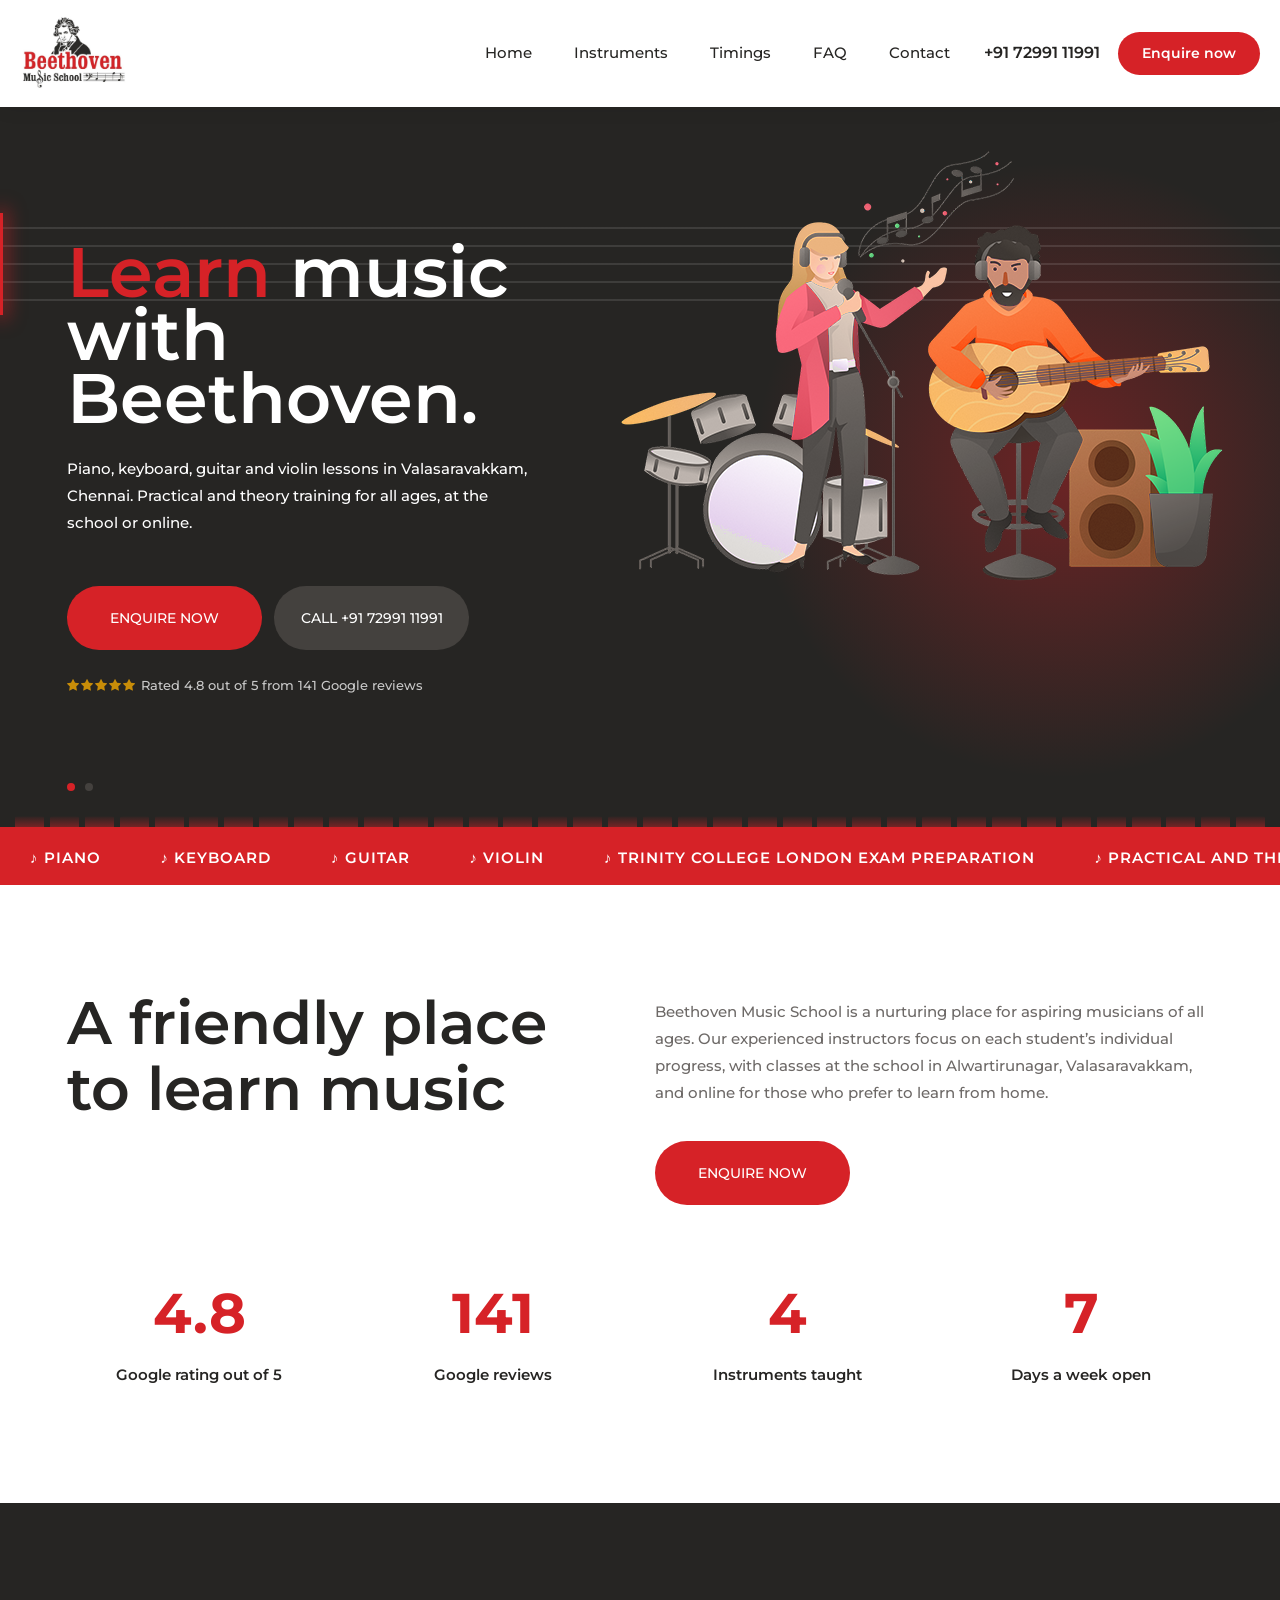
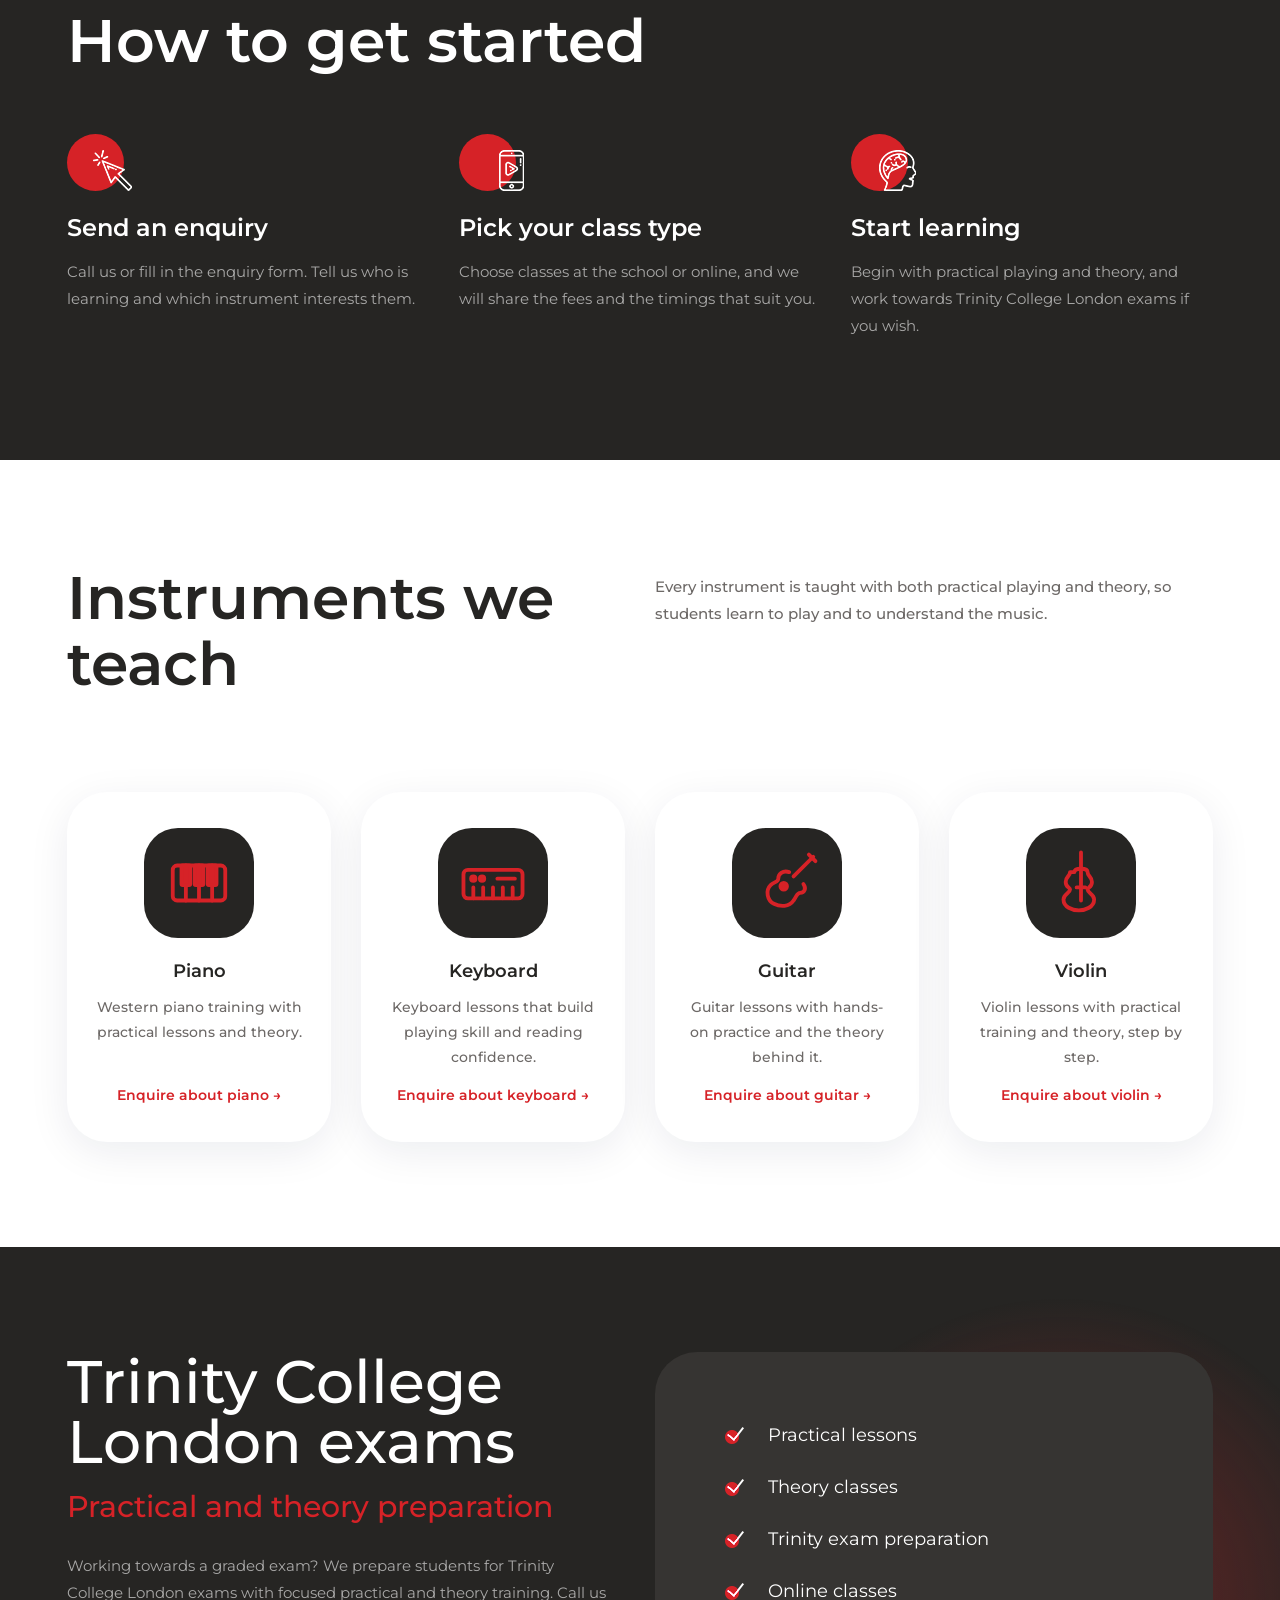
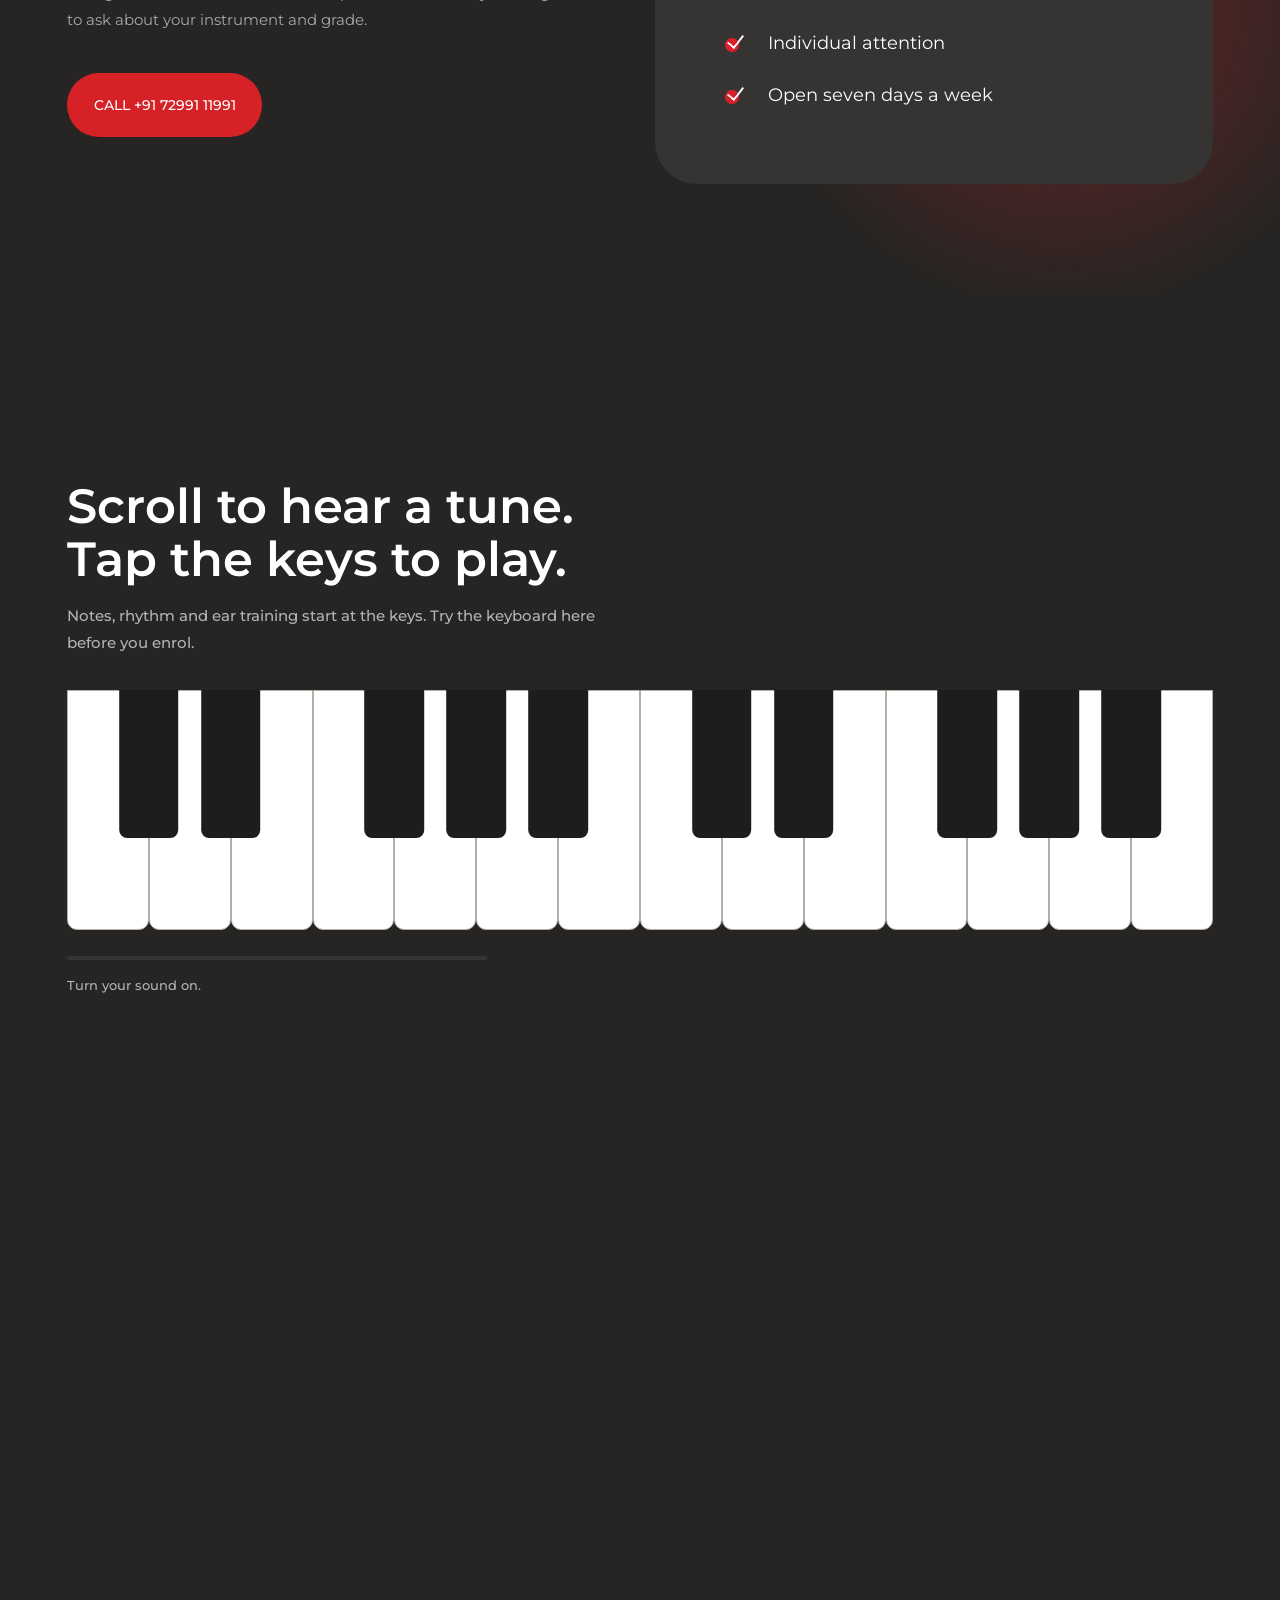
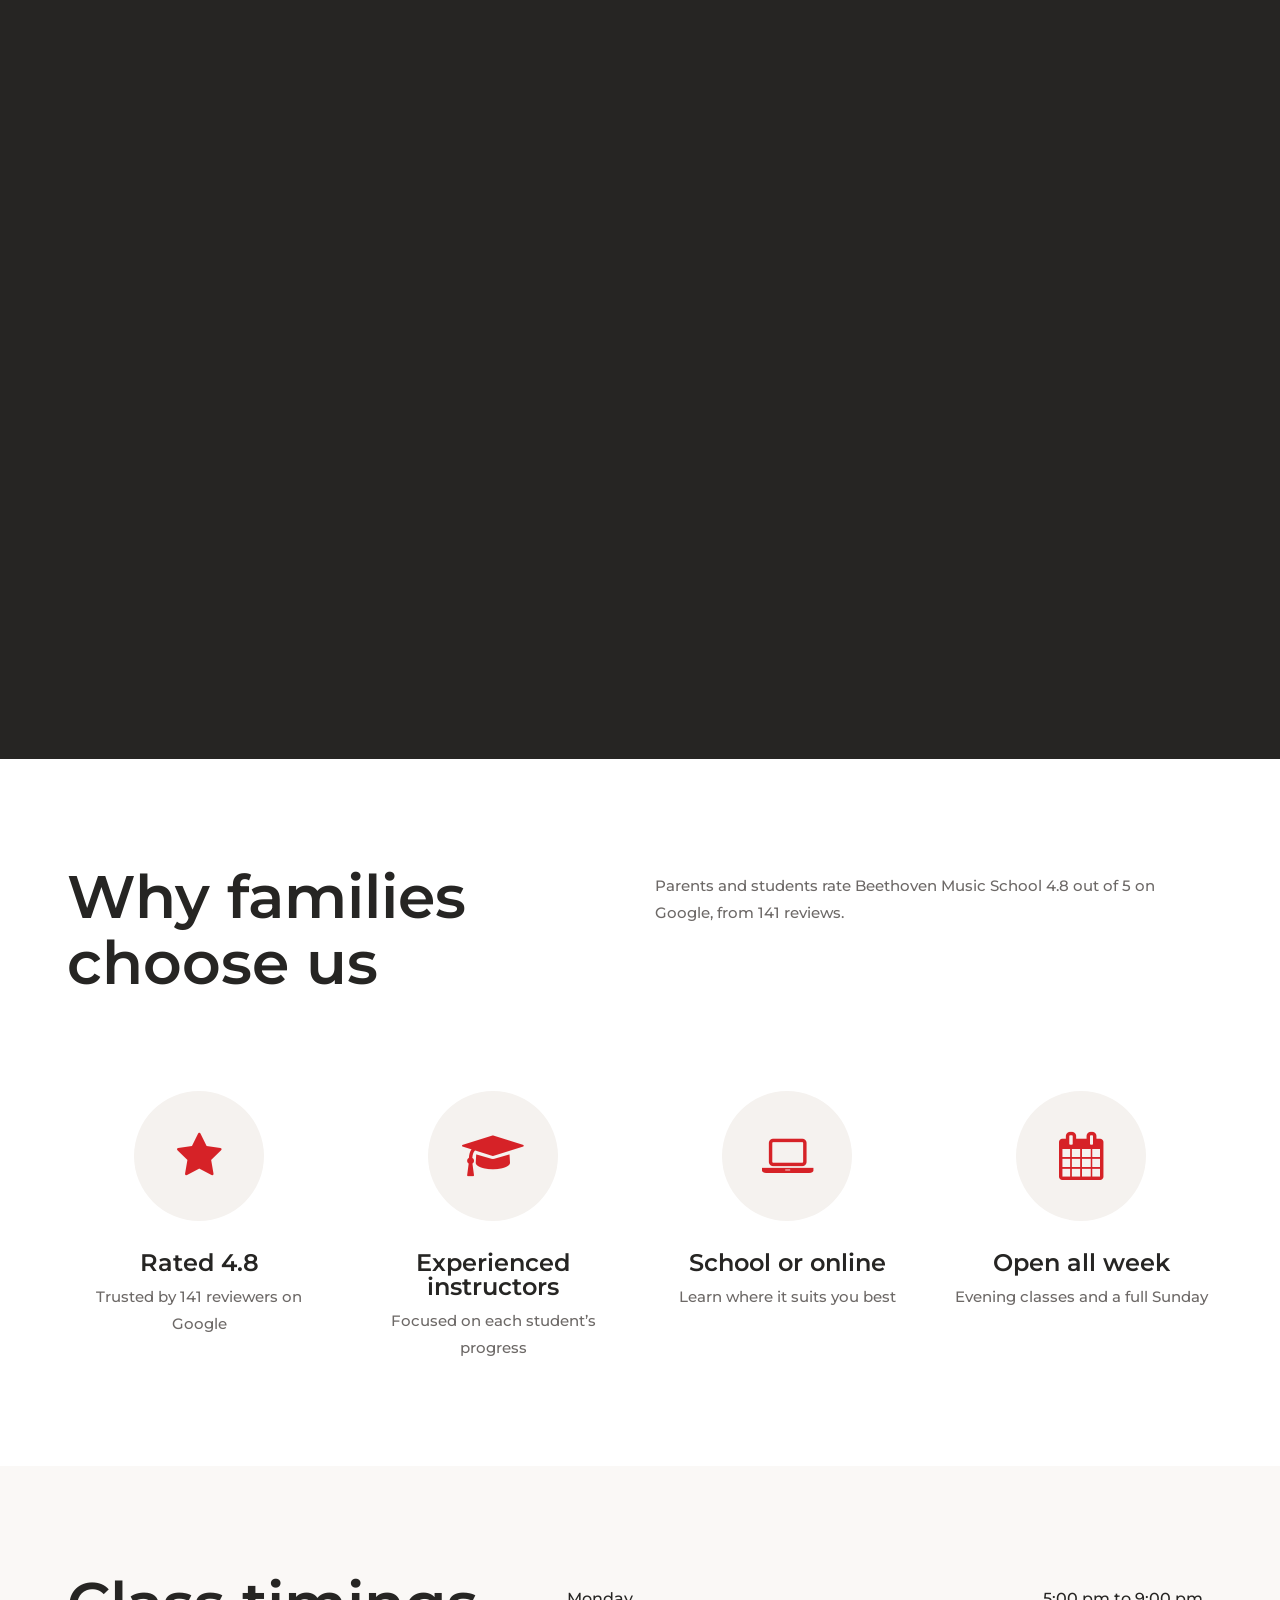
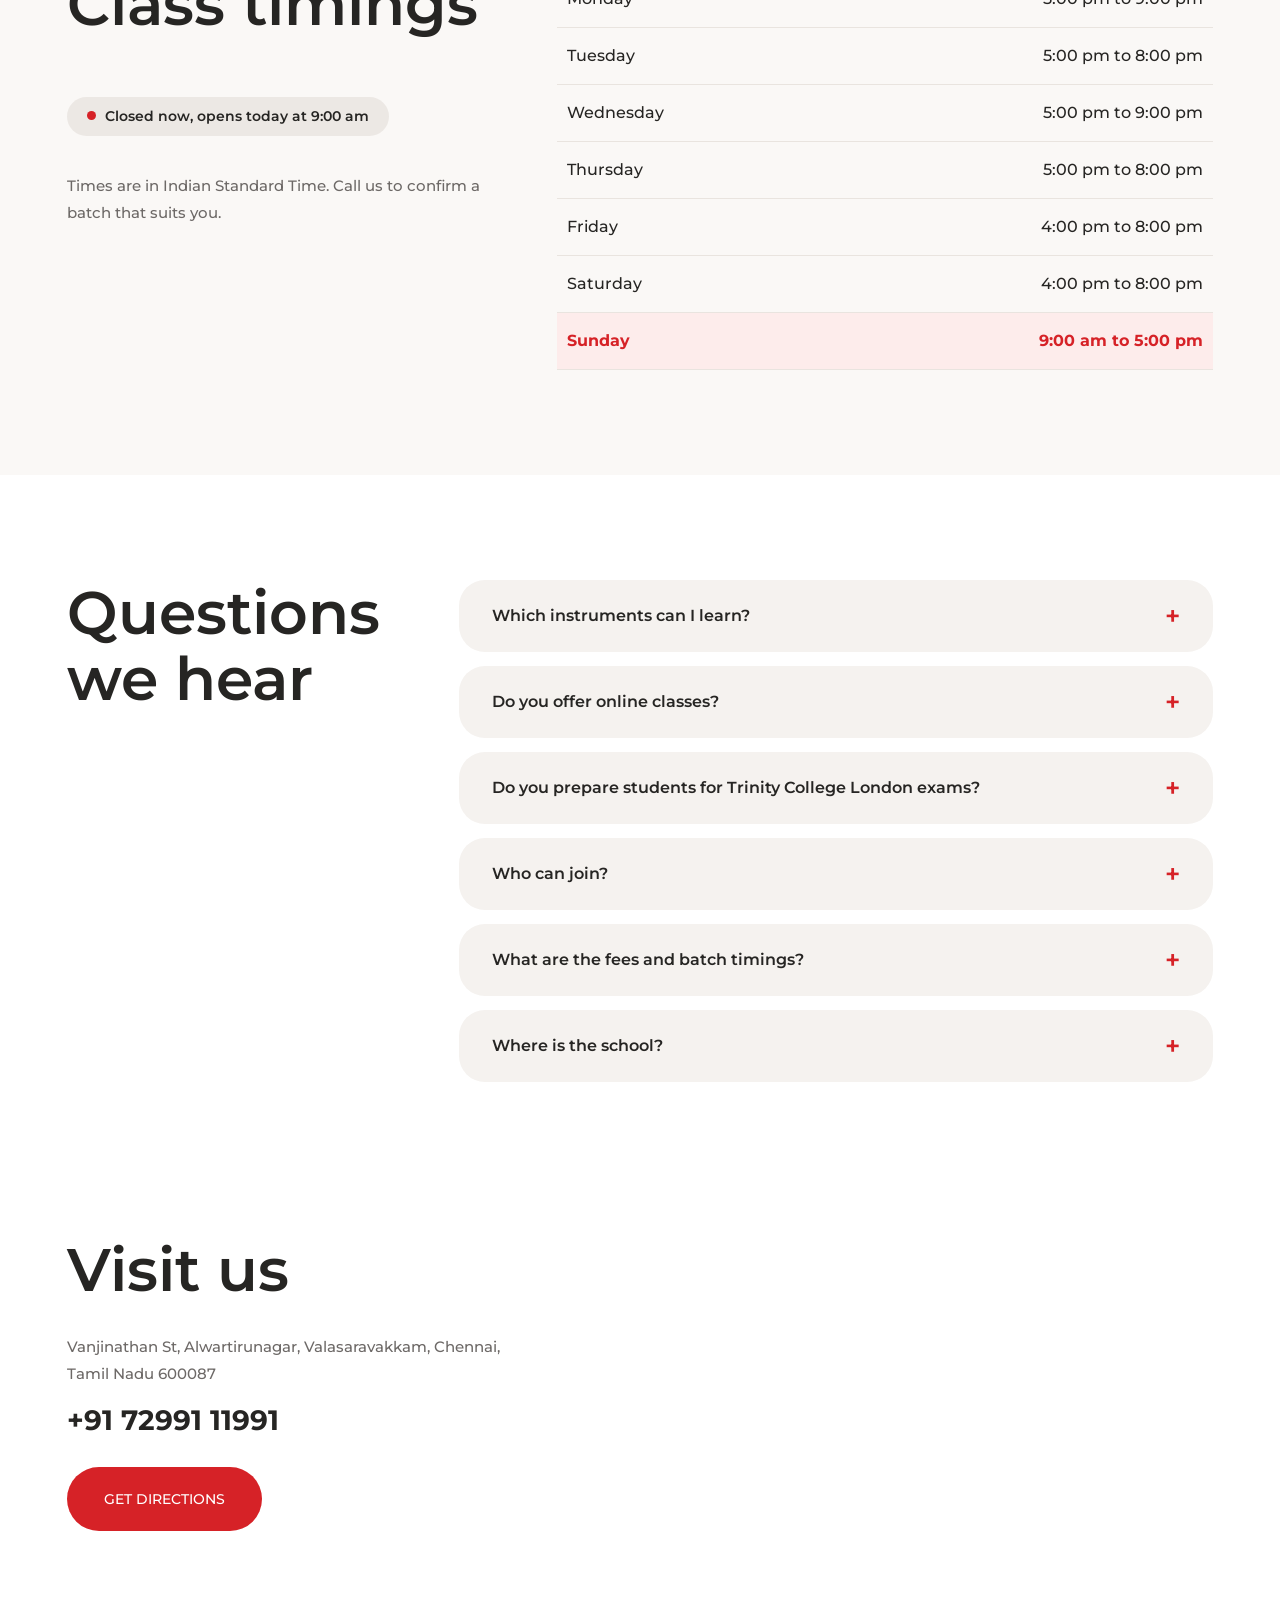
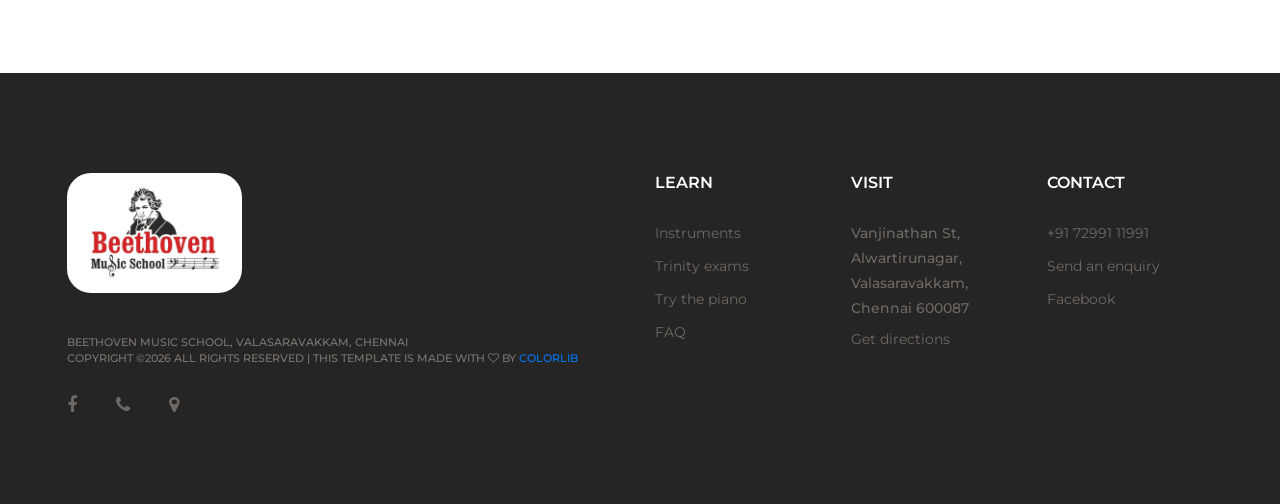
==== index.html @ f9afcccc "Project First Commit" ====
<!DOCTYPE html>
<html lang="en">
<head>
	<title>Beethoven Music School | Music classes in Valasaravakkam, Chennai</title>
	<meta charset="UTF-8">
	<meta name="description" content="Beethoven Music School in Valasaravakkam, Chennai: piano, keyboard, guitar and violin lessons, practical and theory, Trinity College London exam preparation and online classes.">
	<meta name="keywords" content="music school Valasaravakkam, piano classes Chennai, guitar classes Chennai, violin classes, keyboard classes, Trinity College London exams, online music classes">
	<meta name="viewport" content="width=device-width, initial-scale=1.0">
	<meta property="og:title" content="Beethoven Music School | Music classes in Valasaravakkam, Chennai">
	<meta property="og:description" content="Beethoven Music School in Valasaravakkam, Chennai: piano, keyboard, guitar and violin lessons, practical and theory, Trinity College London exam preparation and online classes.">
	<link href="img/favicon.png" rel="icon" type="image/png"/>
	<link href="https://fonts.googleapis.com/css?family=Montserrat:300,400,500,600,700&display=swap" rel="stylesheet">
	<link rel="stylesheet" href="css/bootstrap.min.css"/>
	<link rel="stylesheet" href="css/font-awesome.min.css"/>
	<link rel="stylesheet" href="css/owl.carousel.min.css"/>
	<link rel="stylesheet" href="css/slicknav.min.css"/>
	<link rel="stylesheet" href="css/style.css"/>
	<link rel="stylesheet" href="css/custom.css"/>
	<script type="application/ld+json">
	{"@context":"https://schema.org","@type":"EducationalOrganization","name":"Beethoven Music School","logo":"img/logo.jpg","telephone":"+917299111991","url":"https://www.facebook.com/BeethovenMusicSchool/",
	"address":{"@type":"PostalAddress","streetAddress":"Vanjinathan St, Alwartirunagar, Valasaravakkam","addressLocality":"Chennai","addressRegion":"Tamil Nadu","postalCode":"600087","addressCountry":"IN"},
	"openingHoursSpecification":[
	{"@type":"OpeningHoursSpecification","dayOfWeek":["Monday","Wednesday"],"opens":"17:00","closes":"21:00"},
	{"@type":"OpeningHoursSpecification","dayOfWeek":["Tuesday","Thursday"],"opens":"17:00","closes":"20:00"},
	{"@type":"OpeningHoursSpecification","dayOfWeek":["Friday","Saturday"],"opens":"16:00","closes":"20:00"},
	{"@type":"OpeningHoursSpecification","dayOfWeek":"Sunday","opens":"09:00","closes":"17:00"}]}
	</script>
</head>
<body>
	<div id="preloder"><div class="loader"></div></div>

	<header class="header-section clearfix">
		<a href="index.html" class="site-logo"><img src="img/logo.jpg" alt="Beethoven Music School"></a>
		<div class="header-right">
			<a href="tel:+917299111991" class="hr-btn">Call us</a>
			<span>|</span>
			<div class="user-panel">
				<a href="tel:+917299111991" class="login">+91 72991 11991</a>
				<a href="contact.html" class="register">Enquire now</a>
			</div>
		</div>
		<ul class="main-menu">
			<li><a href="index.html">Home</a></li>
			<li><a href="index.html#instruments">Instruments</a></li>
			<li><a href="index.html#timings">Timings</a></li>
			<li><a href="index.html#faq">FAQ</a></li>
			<li><a href="contact.html">Contact</a></li>
		</ul>
	</header>

	<!-- Hero -->
	<section class="hero-section">
		<div class="hero-slider owl-carousel">
			<div class="hs-item">
				<div class="hero-fx" aria-hidden="true"><div class="fx-staff"></div><span class="n " style="--l:5%;--d:0s;--t:11s;--s:34px">♪</span><span class="n r" style="--l:16%;--d:3s;--t:13s;--s:22px">♫</span><span class="n " style="--l:28%;--d:6s;--t:10s;--s:40px">♩</span><span class="n r" style="--l:42%;--d:1.5s;--t:12s;--s:26px">♪</span><span class="n " style="--l:55%;--d:8s;--t:14s;--s:36px">♫</span><span class="n r" style="--l:67%;--d:4s;--t:11s;--s:24px">♩</span><span class="n " style="--l:79%;--d:7s;--t:13s;--s:42px">♪</span><span class="n r" style="--l:91%;--d:2s;--t:12s;--s:28px">♫</span><div class="eq"><i style="--i:0"></i><i style="--i:1"></i><i style="--i:2"></i><i style="--i:3"></i><i style="--i:4"></i><i style="--i:5"></i><i style="--i:6"></i><i style="--i:7"></i><i style="--i:8"></i><i style="--i:9"></i><i style="--i:10"></i><i style="--i:11"></i><i style="--i:12"></i><i style="--i:13"></i><i style="--i:14"></i><i style="--i:15"></i><i style="--i:16"></i><i style="--i:17"></i><i style="--i:18"></i><i style="--i:19"></i><i style="--i:20"></i><i style="--i:21"></i><i style="--i:22"></i><i style="--i:23"></i><i style="--i:24"></i><i style="--i:25"></i><i style="--i:26"></i><i style="--i:27"></i><i style="--i:28"></i><i style="--i:29"></i><i style="--i:30"></i><i style="--i:31"></i><i style="--i:32"></i><i style="--i:33"></i><i style="--i:34"></i><i style="--i:35"></i></div></div>
				<div class="container"><div class="row">
					<div class="col-lg-6"><div class="hs-text">
						<h2><span>Learn</span> music with Beethoven.</h2>
						<p>Piano, keyboard, guitar and violin lessons in Valasaravakkam, Chennai. Practical and theory training for all ages, at the school or online.</p>
						<a href="contact.html" class="site-btn">Enquire now</a>
						<a href="tel:+917299111991" class="site-btn sb-c2">Call +91 72991 11991</a>
						<div class="rating"><i class="fa fa-star"></i><i class="fa fa-star"></i><i class="fa fa-star"></i><i class="fa fa-star"></i><i class="fa fa-star"></i> Rated 4.8 out of 5 from 141 Google reviews</div>
					</div></div>
					<div class="col-lg-6"><div class="hr-img"><img src="img/hero-bg.png" alt="Musicians playing together"></div></div>
				</div></div>
				<i class="hs-progress"></i>
			</div>
			<div class="hs-item">
				<div class="hero-fx" aria-hidden="true"><div class="fx-staff"></div><span class="n " style="--l:5%;--d:0s;--t:11s;--s:34px">♪</span><span class="n r" style="--l:16%;--d:3s;--t:13s;--s:22px">♫</span><span class="n " style="--l:28%;--d:6s;--t:10s;--s:40px">♩</span><span class="n r" style="--l:42%;--d:1.5s;--t:12s;--s:26px">♪</span><span class="n " style="--l:55%;--d:8s;--t:14s;--s:36px">♫</span><span class="n r" style="--l:67%;--d:4s;--t:11s;--s:24px">♩</span><span class="n " style="--l:79%;--d:7s;--t:13s;--s:42px">♪</span><span class="n r" style="--l:91%;--d:2s;--t:12s;--s:28px">♫</span><div class="eq"><i style="--i:0"></i><i style="--i:1"></i><i style="--i:2"></i><i style="--i:3"></i><i style="--i:4"></i><i style="--i:5"></i><i style="--i:6"></i><i style="--i:7"></i><i style="--i:8"></i><i style="--i:9"></i><i style="--i:10"></i><i style="--i:11"></i><i style="--i:12"></i><i style="--i:13"></i><i style="--i:14"></i><i style="--i:15"></i><i style="--i:16"></i><i style="--i:17"></i><i style="--i:18"></i><i style="--i:19"></i><i style="--i:20"></i><i style="--i:21"></i><i style="--i:22"></i><i style="--i:23"></i><i style="--i:24"></i><i style="--i:25"></i><i style="--i:26"></i><i style="--i:27"></i><i style="--i:28"></i><i style="--i:29"></i><i style="--i:30"></i><i style="--i:31"></i><i style="--i:32"></i><i style="--i:33"></i><i style="--i:34"></i><i style="--i:35"></i></div></div>
				<div class="container"><div class="row">
					<div class="col-lg-6"><div class="hs-text">
						<h2>Prepare for <span>Trinity</span> exams.</h2>
						<p>Exam preparation for Trinity College London, with practical and theory training. Classes are available online too.</p>
						<a href="contact.html" class="site-btn">Ask about exams</a>
						<a href="#piano-section" class="site-btn sb-c2">Try the piano</a>
					</div></div>
					<div class="col-lg-6"><div class="hr-img"><img src="img/piano-hero.svg" alt="Piano keys and musical notes"></div></div>
				</div></div>
				<i class="hs-progress"></i>
			</div>
		</div>
	</section>

	<!-- Marquee banner -->
	<div class="marquee" aria-hidden="true"><div class="mq-track"><span>♪ Piano</span><span>♪ Keyboard</span><span>♪ Guitar</span><span>♪ Violin</span><span>♪ Trinity College London exam preparation</span><span>♪ Practical and theory</span><span>♪ Online classes</span><span>♪ Open 7 days a week</span><span>♪ Piano</span><span>♪ Keyboard</span><span>♪ Guitar</span><span>♪ Violin</span><span>♪ Trinity College London exam preparation</span><span>♪ Practical and theory</span><span>♪ Online classes</span><span>♪ Open 7 days a week</span></div></div>

	<!-- Intro + stats -->
	<section class="intro-section spad" id="about">
		<div class="container">
			<div class="row">
				<div class="col-lg-6"><div class="section-title"><h2>A friendly place to learn music</h2></div></div>
				<div class="col-lg-6">
					<p>Beethoven Music School is a nurturing place for aspiring musicians of all ages. Our experienced instructors focus on each student&rsquo;s individual progress, with classes at the school in Alwartirunagar, Valasaravakkam, and online for those who prefer to learn from home.</p>
					<a href="contact.html" class="site-btn">Enquire now</a>
				</div>
			</div>
			<div class="row stats">
				<div class="col-6 col-md-3"><div class="stat"><div class="num"><span class="count" data-to="4.8" data-dec="1">4.8</span></div><p>Google rating out of 5</p></div></div>
				<div class="col-6 col-md-3"><div class="stat"><div class="num"><span class="count" data-to="141">141</span></div><p>Google reviews</p></div></div>
				<div class="col-6 col-md-3"><div class="stat"><div class="num"><span class="count" data-to="4">4</span></div><p>Instruments taught</p></div></div>
				<div class="col-6 col-md-3"><div class="stat"><div class="num"><span class="count" data-to="7">7</span></div><p>Days a week open</p></div></div>
			</div>
		</div>
	</section>

	<!-- How it works -->
	<section class="how-section spad">
		<div class="container text-white">
			<div class="section-title"><h2>How to get started</h2></div>
			<div class="row">
				<div class="col-md-4"><div class="how-item"><div class="hi-icon"><img src="img/icons/pointer.png" alt=""></div><h4>Send an enquiry</h4><p>Call us or fill in the enquiry form. Tell us who is learning and which instrument interests them.</p></div></div>
				<div class="col-md-4"><div class="how-item"><div class="hi-icon"><img src="img/icons/smartphone.png" alt=""></div><h4>Pick your class type</h4><p>Choose classes at the school or online, and we will share the fees and the timings that suit you.</p></div></div>
				<div class="col-md-4"><div class="how-item"><div class="hi-icon"><img src="img/icons/brain.png" alt=""></div><h4>Start learning</h4><p>Begin with practical playing and theory, and work towards Trinity College London exams if you wish.</p></div></div>
			</div>
		</div>
	</section>

	<!-- Instruments -->
	<section class="concept-section spad" id="instruments">
		<div class="container">
			<div class="row">
				<div class="col-lg-6"><div class="section-title"><h2>Instruments we teach</h2></div></div>
				<div class="col-lg-6"><p>Every instrument is taught with both practical playing and theory, so students learn to play and to understand the music.</p></div>
			</div>
			<div class="row">
				<div class="col-lg-3 col-sm-6"><div class="inst-card"><div class="ic"><svg viewBox="0 0 64 64"><rect x="8" y="16" width="48" height="32" rx="4"/><path d="M20 16v32M32 16v32M44 16v32"/><rect x="16" y="16" width="8" height="18" rx="1" fill="#d62227"/><rect x="28" y="16" width="8" height="18" rx="1" fill="#d62227"/><rect x="40" y="16" width="8" height="18" rx="1" fill="#d62227"/></svg></div><h5>Piano</h5><p>Western piano training with practical lessons and theory.</p><a href="contact.html?instrument=Piano">Enquire about piano &rarr;</a></div></div>
				<div class="col-lg-3 col-sm-6"><div class="inst-card"><div class="ic"><svg viewBox="0 0 64 64"><rect x="5" y="20" width="54" height="26" rx="4"/><path d="M14 36v10M23 36v10M32 36v10M41 36v10M50 36v10"/><circle cx="14" cy="28" r="2" fill="#d62227"/><circle cx="22" cy="28" r="2" fill="#d62227"/><path d="M36 28h16"/></svg></div><h5>Keyboard</h5><p>Keyboard lessons that build playing skill and reading confidence.</p><a href="contact.html?instrument=Keyboard">Enquire about keyboard &rarr;</a></div></div>
				<div class="col-lg-3 col-sm-6"><div class="inst-card"><div class="ic"><svg viewBox="0 0 64 64"><path d="M38 26L56 8M52 6l6 6"/><path d="M34 22c-6-2-10 2-10 6 0 3-4 3-7 6-5 5-3 14 3 17s14 3 18-3c3-4 3-7 6-7 4 0 6-4 3-8"/><circle cx="29" cy="35" r="3" fill="#d62227"/></svg></div><h5>Guitar</h5><p>Guitar lessons with hands-on practice and the theory behind it.</p><a href="contact.html?instrument=Guitar">Enquire about guitar &rarr;</a></div></div>
				<div class="col-lg-3 col-sm-6"><div class="inst-card"><div class="ic"><svg viewBox="0 0 64 64"><path d="M32 4v14"/><path d="M26 22c0-4 12-4 12 0 0 4 4 4 4 9s-4 5-4 7c0 3 6 4 6 9 0 7-8 10-14 10s-14-3-14-10c0-5 6-6 6-9 0-2-4-2-4-7s4-5 4-9z" /><path d="M28 36h8M32 18v30" stroke="#d62227"/></svg></div><h5>Violin</h5><p>Violin lessons with practical training and theory, step by step.</p><a href="contact.html?instrument=Violin">Enquire about violin &rarr;</a></div></div>
			</div>
		</div>
	</section>

	<!-- Trinity -->
	<section class="subscription-section spad" id="trinity">
		<div class="hero-fx" aria-hidden="true"><span class="n " style="--l:5%;--d:0s;--t:11s;--s:34px">♪</span><span class="n r" style="--l:16%;--d:3s;--t:13s;--s:22px">♫</span><span class="n " style="--l:28%;--d:6s;--t:10s;--s:40px">♩</span><span class="n r" style="--l:42%;--d:1.5s;--t:12s;--s:26px">♪</span><span class="n " style="--l:55%;--d:8s;--t:14s;--s:36px">♫</span><span class="n r" style="--l:67%;--d:4s;--t:11s;--s:24px">♩</span><span class="n " style="--l:79%;--d:7s;--t:13s;--s:42px">♪</span><span class="n r" style="--l:91%;--d:2s;--t:12s;--s:28px">♫</span></div>
		<div class="container">
			<div class="row">
				<div class="col-lg-6">
					<div class="sub-text">
						<h2>Trinity College London exams</h2>
						<h3>Practical and theory preparation</h3>
						<p>Working towards a graded exam? We prepare students for Trinity College London exams with focused practical and theory training. Call us to ask about your instrument and grade.</p>
						<a href="tel:+917299111991" class="site-btn pulse">Call +91 72991 11991</a>
					</div>
				</div>
				<div class="col-lg-6">
					<ul class="sub-list">
						<li><img src="img/icons/check-icon.png" alt="">Practical lessons</li>
						<li><img src="img/icons/check-icon.png" alt="">Theory classes</li>
						<li><img src="img/icons/check-icon.png" alt="">Trinity exam preparation</li>
						<li><img src="img/icons/check-icon.png" alt="">Online classes</li>
						<li><img src="img/icons/check-icon.png" alt="">Individual attention</li>
						<li><img src="img/icons/check-icon.png" alt="">Open seven days a week</li>
					</ul>
				</div>
			</div>
		</div>
	</section>

	<!-- Scroll piano -->
	<section class="piano-section" id="piano-section">
		<div class="piano-stick"><div class="container">
			<h2>Scroll to hear a tune.<br>Tap the keys to play.</h2>
			<p>Notes, rhythm and ear training start at the keys. Try the keyboard here before you enrol.</p>
			<div class="piano" id="piano" role="group" aria-label="Piano keyboard"></div>
			<div class="p-bar" aria-hidden="true"><b></b></div>
			<p class="piano-hint">Turn your sound on.</p>
		</div></div>
	</section>

	<!-- Why -->
	<section class="premium-section spad" id="why">
		<div class="container">
			<div class="row">
				<div class="col-lg-6"><div class="section-title"><h2>Why families choose us</h2></div></div>
				<div class="col-lg-6"><p>Parents and students rate Beethoven Music School 4.8 out of 5 on Google, from 141 reviews.</p></div>
			</div>
			<div class="row">
				<div class="col-lg-3 col-sm-6"><div class="why-item"><div class="wi"><i class="fa fa-star"></i></div><h4>Rated 4.8</h4><p>Trusted by 141 reviewers on Google</p></div></div>
				<div class="col-lg-3 col-sm-6"><div class="why-item"><div class="wi"><i class="fa fa-graduation-cap"></i></div><h4>Experienced instructors</h4><p>Focused on each student&rsquo;s progress</p></div></div>
				<div class="col-lg-3 col-sm-6"><div class="why-item"><div class="wi"><i class="fa fa-laptop"></i></div><h4>School or online</h4><p>Learn where it suits you best</p></div></div>
				<div class="col-lg-3 col-sm-6"><div class="why-item"><div class="wi"><i class="fa fa-calendar"></i></div><h4>Open all week</h4><p>Evening classes and a full Sunday</p></div></div>
			</div>
		</div>
	</section>

	<!-- Timings -->
	<section class="intro-section spad" id="timings" style="background:#faf8f6">
		<div class="container">
			<div class="row">
				<div class="col-lg-5"><div class="section-title"><h2>Class timings</h2></div><div class="open-badge" aria-live="polite">Checking hours&hellip;</div><p>Times are in Indian Standard Time. Call us to confirm a batch that suits you.</p></div>
				<div class="col-lg-7"><table class="hours-table"><tbody><tr data-day="1"><td>Monday</td><td>5:00 pm to 9:00 pm</td></tr><tr data-day="2"><td>Tuesday</td><td>5:00 pm to 8:00 pm</td></tr><tr data-day="3"><td>Wednesday</td><td>5:00 pm to 9:00 pm</td></tr><tr data-day="4"><td>Thursday</td><td>5:00 pm to 8:00 pm</td></tr><tr data-day="5"><td>Friday</td><td>4:00 pm to 8:00 pm</td></tr><tr data-day="6"><td>Saturday</td><td>4:00 pm to 8:00 pm</td></tr><tr data-day="0"><td>Sunday</td><td>9:00 am to 5:00 pm</td></tr></tbody></table></div>
			</div>
		</div>
	</section>

	<!-- FAQ -->
	<section class="spad" id="faq">
		<div class="container">
			<div class="row">
				<div class="col-lg-4"><div class="section-title"><h2>Questions we hear</h2></div></div>
				<div class="col-lg-8"><div class="faq" id="faq-acc">
				<div class="card"><div class="card-header" id="fh0"><button class="btn btn-link collapsed" type="button" data-toggle="collapse" data-target="#fc0" aria-expanded="false" aria-controls="fc0">Which instruments can I learn?</button></div>
				<div id="fc0" class="collapse" aria-labelledby="fh0" data-parent="#faq-acc"><div class="card-body">We teach piano, keyboard, guitar and violin.</div></div></div>
				<div class="card"><div class="card-header" id="fh1"><button class="btn btn-link collapsed" type="button" data-toggle="collapse" data-target="#fc1" aria-expanded="false" aria-controls="fc1">Do you offer online classes?</button></div>
				<div id="fc1" class="collapse" aria-labelledby="fh1" data-parent="#faq-acc"><div class="card-body">Yes. Online classes are available as well as classes at the school in Alwartirunagar, Valasaravakkam.</div></div></div>
				<div class="card"><div class="card-header" id="fh2"><button class="btn btn-link collapsed" type="button" data-toggle="collapse" data-target="#fc2" aria-expanded="false" aria-controls="fc2">Do you prepare students for Trinity College London exams?</button></div>
				<div id="fc2" class="collapse" aria-labelledby="fh2" data-parent="#faq-acc"><div class="card-body">Yes. We offer Trinity College London exam preparation, with both practical and theory training.</div></div></div>
				<div class="card"><div class="card-header" id="fh3"><button class="btn btn-link collapsed" type="button" data-toggle="collapse" data-target="#fc3" aria-expanded="false" aria-controls="fc3">Who can join?</button></div>
				<div id="fc3" class="collapse" aria-labelledby="fh3" data-parent="#faq-acc"><div class="card-body">Aspiring musicians of all ages are welcome. Tell us who is learning when you enquire and we will advise on how to start.</div></div></div>
				<div class="card"><div class="card-header" id="fh4"><button class="btn btn-link collapsed" type="button" data-toggle="collapse" data-target="#fc4" aria-expanded="false" aria-controls="fc4">What are the fees and batch timings?</button></div>
				<div id="fc4" class="collapse" aria-labelledby="fh4" data-parent="#faq-acc"><div class="card-body">Fees depend on the instrument and class type. Call <a href="tel:+917299111991">+91 72991 11991</a> or send an enquiry and we will share the details and the timings that suit you.</div></div></div>
				<div class="card"><div class="card-header" id="fh5"><button class="btn btn-link collapsed" type="button" data-toggle="collapse" data-target="#fc5" aria-expanded="false" aria-controls="fc5">Where is the school?</button></div>
				<div id="fc5" class="collapse" aria-labelledby="fh5" data-parent="#faq-acc"><div class="card-body">Vanjinathan St, Alwartirunagar, Valasaravakkam, Chennai, Tamil Nadu 600087. <a href="https://www.google.com/maps/search/?api=1&query=Beethoven%20Music%20School%20Vanjinathan%20St%20Alwartirunagar%20Valasaravakkam%20Chennai%20600087" target="_blank" rel="noopener">Open in Google Maps</a>.</div></div></div>
				</div></div>
			</div>
		</div>
	</section>

	<!-- Visit -->
	<section class="spad pt-0" id="visit">
		<div class="container">
			<div class="row align-items-center">
				<div class="col-lg-5 visit-box">
					<div class="section-title"><h2>Visit us</h2></div>
					<p>Vanjinathan St, Alwartirunagar, Valasaravakkam, Chennai, Tamil Nadu 600087</p>
					<a class="big-phone" href="tel:+917299111991">+91 72991 11991</a>
					<a href="https://www.google.com/maps/search/?api=1&query=Beethoven%20Music%20School%20Vanjinathan%20St%20Alwartirunagar%20Valasaravakkam%20Chennai%20600087" target="_blank" rel="noopener" class="site-btn">Get directions</a>
				</div>
				<div class="col-lg-7 visit-map mt-4 mt-lg-0"><iframe title="Beethoven Music School on Google Maps" src="https://www.google.com/maps?q=Beethoven%20Music%20School%20Vanjinathan%20St%20Alwartirunagar%20Valasaravakkam%20Chennai%20600087&output=embed" loading="lazy" referrerpolicy="no-referrer-when-downgrade" allowfullscreen></iframe></div>
			</div>
		</div>
	</section>

	<footer class="footer-section">
		<div class="container">
			<div class="row">
				<div class="col-xl-6 col-lg-7 order-lg-2">
					<div class="row">
						<div class="col-sm-4">
							<div class="footer-widget">
								<h2>Learn</h2>
								<ul>
									<li><a href="index.html#instruments">Instruments</a></li>
									<li><a href="index.html#trinity">Trinity exams</a></li>
									<li><a href="index.html#piano-section">Try the piano</a></li>
									<li><a href="index.html#faq">FAQ</a></li>
								</ul>
							</div>
						</div>
						<div class="col-sm-4">
							<div class="footer-widget">
								<h2>Visit</h2>
								<p>Vanjinathan St, Alwartirunagar, Valasaravakkam, Chennai 600087</p>
								<ul><li><a href="https://www.google.com/maps/search/?api=1&query=Beethoven%20Music%20School%20Vanjinathan%20St%20Alwartirunagar%20Valasaravakkam%20Chennai%20600087" target="_blank" rel="noopener">Get directions</a></li></ul>
							</div>
						</div>
						<div class="col-sm-4">
							<div class="footer-widget">
								<h2>Contact</h2>
								<ul>
									<li><a href="tel:+917299111991">+91 72991 11991</a></li>
									<li><a href="contact.html">Send an enquiry</a></li>
									<li><a href="https://www.facebook.com/BeethovenMusicSchool/" target="_blank" rel="noopener">Facebook</a></li>
								</ul>
							</div>
						</div>
					</div>
				</div>
				<div class="col-xl-6 col-lg-5 order-lg-1">
					<a href="index.html" class="site-logo"><img src="img/logo.jpg" alt="Beethoven Music School"></a>
					<div class="copyright"><!-- Link back to Colorlib can't be removed. Template is licensed under CC BY 3.0. -->
Beethoven Music School, Valasaravakkam, Chennai<br>Copyright &copy;<script>document.write(new Date().getFullYear());</script> All rights reserved | This template is made with <i class="fa fa-heart-o" aria-hidden="true"></i> by <a href="https://colorlib.com" target="_blank">Colorlib</a>
<!-- Link back to Colorlib can't be removed. Template is licensed under CC BY 3.0. --></div>
					<div class="social-links">
						<a href="https://www.facebook.com/BeethovenMusicSchool/" target="_blank" rel="noopener" aria-label="Facebook"><i class="fa fa-facebook"></i></a>
						<a href="tel:+917299111991" aria-label="Call"><i class="fa fa-phone"></i></a>
						<a href="https://www.google.com/maps/search/?api=1&query=Beethoven%20Music%20School%20Vanjinathan%20St%20Alwartirunagar%20Valasaravakkam%20Chennai%20600087" target="_blank" rel="noopener" aria-label="Map"><i class="fa fa-map-marker"></i></a>
					</div>
				</div>
			</div>
		</div>
	</footer>

	<div class="mobile-cta"><a href="tel:+917299111991"><i class="fa fa-phone"></i> Call</a><a href="contact.html">Enquire now</a></div>

	<script src="js/jquery-3.2.1.min.js"></script>
	<script src="js/bootstrap.min.js"></script>
	<script src="js/jquery.slicknav.min.js"></script>
	<script src="js/owl.carousel.min.js"></script>
	<script src="js/main.js"></script>
	<script src="js/school.js"></script>
</body>
</html>
---- css/style.css ----
/*=================================
-----------------------------------
  SolMusic HTML Template
  Version: 1.0
 ---------------------------------
 =================================*/



/*----------------------------------------*/
/* Template default CSS
/*----------------------------------------*/

html,
body {
	height: 100%;
	font-family: "Montserrat", sans-serif;
	-webkit-font-smoothing: antialiased;
	font-smoothing: antialiased;
}

h1,
h2,
h3,
h4,
h5,
h6 {
	margin: 0;
	color: #262523;
	font-weight: 600;
	line-height: 1;
}

h1 {
	font-size: 70px;
}

h2 {
	font-size: 36px;
}

h3 {
	font-size: 30px;
}

h4 {
	font-size: 24px;
}

h5 {
	font-size: 18px;
}

h6 {
	font-size: 16px;
}

p {
	font-size: 15px;
	color: #6d6967;
	line-height: 1.8;
	font-weight: 500;
}

img {
	max-width: 100%;
}

input:focus,
select:focus,
button:focus,
textarea:focus {
	outline: none;
}

a:hover,
a:focus {
	text-decoration: none;
	outline: none;
}

ul,
ol {
	padding: 0;
	margin: 0;
}

/*---------------------
Helper CSS
 -----------------------*/

.section-title {
	margin-bottom: 60px;
}

.section-title h2 {
	font-size: 60px;
}

.set-bg {
	background-repeat: no-repeat;
	background-size: cover;
	background-position: top center;
}

.spad {
	padding-top: 105px;
	padding-bottom: 105px;
}

.text-white h1,
.text-white h2,
.text-white h3,
.text-white h4,
.text-white h5,
.text-white h6,
.text-white p,
.text-white span,
.text-white li,
.text-white a {
	color: #fff;
}

/*---------------------
Commom elements
 -----------------------*/

/* buttons */

.site-btn {
	display: inline-block;
	border: none;
	font-size: 14px;
	font-weight: 500;
	min-width: 195px;
	padding: 23px 20px;
	border-radius: 50px;
	text-transform: uppercase;
	background: #d62227;
	color: #fff;
	line-height: normal;
	cursor: pointer;
	text-align: center;
}

.site-btn:hover {
	color: #fff;
}

.site-btn.sb-c2 {
	background: #44413e;
}

/* Preloder */

#preloder {
	position: fixed;
	width: 100%;
	height: 100%;
	top: 0;
	left: 0;
	z-index: 999999;
	background: #000;
}

.loader {
	width: 40px;
	height: 40px;
	position: absolute;
	top: 50%;
	left: 50%;
	margin-top: -13px;
	margin-left: -13px;
	border-radius: 60px;
	animation: loader 0.8s linear infinite;
	-webkit-animation: loader 0.8s linear infinite;
}

@keyframes loader {
	0% {
		-webkit-transform: rotate(0deg);
		transform: rotate(0deg);
		border: 4px solid #d62227;
		border-left-color: transparent;
	}
	50% {
		-webkit-transform: rotate(180deg);
		transform: rotate(180deg);
		border: 4px solid #262523;
		border-left-color: transparent;
	}
	100% {
		-webkit-transform: rotate(360deg);
		transform: rotate(360deg);
		border: 4px solid #d62227;
		border-left-color: transparent;
	}
}

@-webkit-keyframes loader {
	0% {
		-webkit-transform: rotate(0deg);
		border: 4px solid #d62227;
		border-left-color: transparent;
	}
	50% {
		-webkit-transform: rotate(180deg);
		border: 4px solid #262523;
		border-left-color: transparent;
	}
	100% {
		-webkit-transform: rotate(360deg);
		border: 4px solid #d62227;
		border-left-color: transparent;
	}
}

/*------------------
Header section
 ---------------------*/

.header-section {
	padding-left: 55px;
	padding-right: 72px;
	background: #1e1d1c;
}

.site-logo {
	display: inline-block;
	padding: 0;
	padding: 44px 15px;
}

.header-right {
	float: right;
	padding: 44px 0;
	margin-left: 130px;
}

.header-right .hr-btn {
	display: inline-block;
	color: #a09b97;
}

.header-right .user-panel {
	display: inline-block;
}

.header-right .user-panel a {
	font-size: 16px;
	color: #ffffff;
	margin: 0 10px;
}

.header-right .user-panel .register {
	color: #d62227;
	margin-right: 0;
}

.header-right span {
	color: #fff;
	display: inline-block;
	padding-left: 9px;
}

.main-menu {
	list-style: none;
	float: right;
}

.main-menu li {
	display: inline-block;
	position: relative;
}

.main-menu li a {
	display: block;
	font-size: 16px;
	color: #ffffff;
	padding: 44px 10px;
	margin-left: 60px;
}

.main-menu li a:hover {
	color: #d62227;
}

.main-menu li:first-child a {
	margin-left: 0;
}

.main-menu li:hover .sub-menu {
	visibility: visible;
	opacity: 1;
	margin-top: 0;
}

.main-menu .sub-menu {
	position: absolute;
	list-style: none;
	width: 220px;
	left: 60px;
	top: 100%;
	padding: 20px 0;
	visibility: hidden;
	opacity: 0;
	margin-top: 50px;
	background: #fff;
	z-index: 99;
	-webkit-transition: all 0.4s;
	transition: all 0.4s;
	-webkit-box-shadow: 2px 7px 20px rgba(0, 0, 0, 0.05);
	box-shadow: 2px 7px 20px rgba(0, 0, 0, 0.05);
}

.main-menu .sub-menu li {
	display: block;
}

.main-menu .sub-menu li a {
	display: block;
	color: #000;
	margin-left: 0;
	padding: 5px 20px;
}

.main-menu .sub-menu li a:hover {
	color: #d62227;
}

.slicknav_menu {
	display: none;
}

/*------------------
Hero section
 ---------------------*/

.hero-section {
	overflow: hidden;
}

.hs-item {
	height: 724px;
	padding-bottom: 90px;
	display: -webkit-box;
	display: -ms-flexbox;
	display: flex;
	-webkit-box-align: center;
	-ms-flex-align: center;
	align-items: center;
	background: #262523;
}

.hs-item h2 {
	color: #fff;
	font-size: 70px;
	margin-bottom: 25px;
	line-height: 0.9;
	position: relative;
	top: 50px;
	opacity: 0;
}

.hs-item h2 span {
	color: #d62227;
}

.hs-item p {
	color: #ffffff;
	opacity: 0.6;
	margin-bottom: 50px;
	position: relative;
	top: 50px;
	opacity: 0;
}

.hs-item .site-btn {
	position: relative;
	top: 50px;
	margin-bottom: 20px;
	opacity: 0;
}

.hs-item .sb-c2 {
	margin-left: 8px;
}

.hs-item .hs-text {
	padding-top: 90px;
	max-width: 475px;
}

.hr-img img {
	min-width: 602px;
	position: relative;
	left: -34px;
	top: 50px;
	opacity: 0;
}

.owl-item.active .hs-item img,
.owl-item.active .hs-item h2,
.owl-item.active .hs-item p,
.owl-item.active .hs-item .site-btn,
.owl-item.active .hs-item .site-btn.sb-c2 {
	top: 0;
	opacity: 1;
}

.owl-item.active .hs-item img {
	-webkit-transition: all 0.5s ease 0.2s;
	transition: all 0.5s ease 0.2s;
}

.owl-item.active .hs-item h2 {
	-webkit-transition: all 0.5s ease 0.4s;
	transition: all 0.5s ease 0.4s;
}

.owl-item.active .hs-item p {
	-webkit-transition: all 0.5s ease 0.6s;
	transition: all 0.5s ease 0.6s;
}

.owl-item.active .hs-item .site-btn {
	-webkit-transition: all 0.5s ease 0.8s;
	transition: all 0.5s ease 0.8s;
}

.owl-item.active .hs-item .site-btn.sb-c2 {
	-webkit-transition: all 0.5s ease 1s;
	transition: all 0.5s ease 1s;
}

.hero-slider .owl-dots {
	position: absolute;
	bottom: 33px;
	left: calc(50% - 588px);
	max-width: 1176px;
	width: 100%;
	padding-left: 15px;
}

.hero-slider .owl-dots .owl-dot {
	width: 8px;
	height: 8px;
	border-radius: 50%;
	background: #44413e;
	margin-right: 10px;
}

.hero-slider .owl-dots .owl-dot.active {
	background: #d62227;
}

/* ----------------
Intro section
 -------------------*/

.intro-section p {
	margin-bottom: 35px;
	padding-top: 10px;
}

/* ----------------
How section
 -------------------*/

.how-section {
	background-color: #262523;
}

.how-item .hi-icon {
	position: relative;
	width: 57px;
	height: 57px;
	border-radius: 50%;
	background: #d62227;
	margin-bottom: 25px;
}

.how-item .hi-icon img {
	position: absolute;
	right: -8px;
	bottom: 0;
}

.how-item h4 {
	margin-bottom: 25px;
}

.how-item p {
	font-weight: 400;
	opacity: 0.6;
}

/* ----------------
Concept section
 -------------------*/

.concept-section p {
	padding-top: 5px;
}

.concept-item {
	text-align: center;
	padding-top: 35px;
}

.concept-item img {
	border-radius: 40px;
	margin-bottom: 15px;
}

/* --------------------
Subscription section
 -----------------------*/

.subscription-section {
	background: #262523;
}

.sub-text {
	padding-right: 15px;
}

.sub-text h2 {
	color: #fff;
	font-size: 60px;
	margin-bottom: 20px;
	font-weight: 500;
}

.sub-text h3 {
	color: #d62227;
	margin-bottom: 30px;
	font-weight: 500;
}

.sub-text p {
	color: #fff;
	font-weight: 400;
	opacity: 0.6;
	margin-bottom: 40px;
}

.sub-list {
	list-style: none;
	background: #363432;
	padding: 70px 15px 50px 155px;
	border-radius: 42px;
}

.sub-list li {
	color: #ffffff;
	font-size: 18px;
	margin-bottom: 25px;
}

.sub-list li img {
	padding-right: 28px;
}

/* ----------------
Premium section 
 -------------------*/

.premium-section p {
	margin-bottom: 50px;
}

.premium-item {
	text-align: center;
	padding-top: 35px;
}

.premium-item img {
	width: 190px;
	height: 190px;
	border-radius: 50%;
	margin-bottom: 40px;
}

.premium-item h4 {
	margin-bottom: 4px;
}

.premium-item p {
	margin-bottom: 0;
}

/* ----------------
Responsive
 -------------------*/

.footer-section {
	background: #262523;
	padding: 100px 0 85px;
}

.footer-widget {
	padding-top: 2px;
}

.footer-widget h2 {
	font-size: 16px;
	color: #fff;
	text-transform: uppercase;
	margin-bottom: 30px;
}

.footer-widget ul {
	list-style: none;
}

.footer-widget ul li a {
	display: inline-block;
	color: #6d6967;
	font-size: 14px;
	margin-bottom: 10px;
}

.copyright {
	font-size: 11px;
	text-transform: uppercase;
	font-weight: 500;
	color: #7a7674;
	padding: 10px 0 25px;
}

.social-links a {
	display: inline-block;
	color: #6d6967;
	font-size: 18px;
	margin-right: 35px;
}

/* ----------------
Other pages
 -------------------*/

/* ----------------
Playlist page
 -------------------*/

.playlist-section {
	padding: 105px 42px;
}

.playlist-section .section-title {
	float: left;
}

.playlist-filter {
	text-align: right;
	padding-top: 20px;
	margin-bottom: 100px;
}

.playlist-filter li {
	display: inline-block;
	font-size: 15px;
	font-weight: 500;
	color: #6d6967;
	padding: 10px 6px 16px;
	margin-right: 55px;
	margin-bottom: 10px;
	border-bottom: 2px solid transparent;
	cursor: pointer;
}

.playlist-filter li.mixitup-control-active {
	border-bottom: 2px solid #d62227;
}

.playlist-item {
	text-align: center;
	padding: 0 11px;
	margin-bottom: 30px;
}

.playlist-item img {
	min-width: 100%;
	border-radius: 40px;
	margin-bottom: 30px;
}

.search-form {
	position: relative;
	width: 100%;
	margin-bottom: 25px;
}

.search-form input {
	width: 100%;
	height: 60px;
	padding-left: 41px;
	padding-right: 175px;
	border: none;
	border-radius: 80px;
	font-size: 15px;
	background: #d9d4cf;
}

.search-form button {
	position: absolute;
	height: 60px;
	min-width: 167px;
	right: 0;
	top: 0;
	border: none;
	border-radius: 80px;
	color: #fff;
	font-size: 15px;
	background: #d62227;
}

/* ----------------
Blog page
 -------------------*/

.blog-item {
	margin-bottom: 90px;
}

.blog-item img {
	margin-bottom: 36px;
}

.blog-item .blog-date {
	font-size: 12px;
	font-weight: 600;
	color: #d62227;
	margin-bottom: 24px;
}

.blog-item h3 {
	margin-bottom: 5px;
}

.blog-item .blog-meta {
	font-size: 12px;
	color: #e9e9e9;
	font-weight: 500;
	margin-bottom: 20px;
}

.blog-item .blog-meta a {
	color: #c3c4c9;
}

.blog-item p {
	font-size: 14px;
	margin-bottom: 0;
	line-height: 1.8;
}

.site-pagination a {
	color: #6d6967;
	font-size: 14px;
	display: inline-block;
	margin-right: 5px;
	font-weight: 500;
}

.site-pagination a:hover,
.site-pagination a.active {
	color: #3c455f;
}

/* ----------------
Contact page
 -------------------*/

.map {
	height: 100%;
	background: #ddd;
}

.map iframe {
	position: absolute;
	width: 100%;
	height: 100%;
	left: 0;
	top: 0;
}

.contact-warp {
	padding: 100px 53px 104px 78px;
}

.contact-warp p {
	padding-top: 40px;
	margin-bottom: 50px;
}

.contact-warp ul {
	margin-bottom: 90px;
	list-style: none;
}

.contact-warp ul li {
	font-size: 14px;
	color: #262523;
	font-size: 14px;
	margin-bottom: 15px;
	font-weight: 500;
}

.contact-from input,
.contact-from textarea {
	width: 100%;
	height: 57px;
	padding: 0 38px;
	border: none;
	border-radius: 20px;
	font-size: 14px;
	font-weight: 500;
	margin-bottom: 14px;
	color: #6d6967;
	background: #f5f2ef;
}

.contact-from textarea {
	resize: none;
	padding: 24px 38px 10px;
	height: 177px;
	margin-bottom: 57px;
}

/* ----------------
Category page
 -------------------*/

.category-section {
	padding: 105px 36px;
}

.category-section .section-title {
	float: left;
}

.category-links {
	text-align: right;
	padding-top: 20px;
	margin-bottom: 80px;
}

.category-links a {
	display: inline-block;
	font-size: 15px;
	font-weight: 500;
	color: #6d6967;
	padding: 10px 6px 16px;
	margin-right: 55px;
	margin-bottom: 10px;
	border-bottom: 2px solid transparent;
	cursor: pointer;
}

.category-links a.active {
	border-bottom: 2px solid #d62227;
}

.category-item {
	position: relative;
	margin: 0 17px;
}

.category-item img {
	min-width: 100%;
	border-radius: 40px;
}

.category-item .ci-text {
	position: absolute;
	bottom: 35px;
	left: 50px;
}

.category-item .ci-text h4 {
	color: #fff;
	margin-bottom: 3px;
}

.category-item .ci-text p {
	color: #fff;
	margin-bottom: 0;
	font-size: 12px;
}

.category-item .ci-link {
	position: absolute;
	display: -webkit-box;
	display: -ms-flexbox;
	display: flex;
	-webkit-box-align: center;
	-ms-flex-align: center;
	align-items: center;
	-webkit-box-pack: center;
	-ms-flex-pack: center;
	justify-content: center;
	width: 71px;
	height: 71px;
	right: 29px;
	bottom: 21px;
	color: #d62227;
	font-size: 16px;
	text-align: center;
	border-radius: 50%;
	background: #fff;
}

.songs-section {
	padding-bottom: 80px;
}

.song-item {
	margin-bottom: 33px;
}

.song-info-box img {
	float: left;
	width: 85px;
	height: 85px;
	border-radius: 19px;
	margin-right: 18px;
}

.song-info-box .song-info {
	overflow: hidden;
	padding-top: 20px;
}

.song-info-box .song-info h4 {
	font-size: 20px;
	margin-bottom: 4px;
}

.song-info-box .song-info p {
	font-size: 14px;
	margin-bottom: 0;
}

.songs-links {
	text-align: right;
	padding-top: 26px;
}

.songs-links a {
	display: inline-block;
	margin-left: 15px;
	padding-top: 5px;
}

.single_player_container {
	margin-top: 30px;
	padding-left: 10px;
}

.single_player_container .jp-interface {
	display: -webkit-box;
	display: -ms-flexbox;
	display: flex;
}

.player_bars {
	width: calc(100% - 145px);
	position: relative;
	padding-top: 8px;
}

.player_controls_box {
	width: 145px;
}

.player_controls>button:not(:last-of-type) {
	margin-right: 4px;
}

.player_button {
	position: relative;
	width: 28px;
	height: 28px;
	background: #d9d4cf;
	border: none;
	border-radius: 50%;
	outline: none !important;
	cursor: pointer;
	-webkit-box-flex: 0;
	-ms-flex: 0 0 auto;
	flex: 0 0 auto;
}

.player_button::after {
	display: block;
	position: absolute;
}

.jp-play {
	background: #d62227;
}

.jp-play:after {
	left: 9px;
	top: 3px;
	width: 11px;
	height: 13px;
	content: url(../img/icons/play.png);
}

.jp-state-playing .jp-play::after,
.playing .jp-play::after {
	top: 4px !important;
	left: 7px !important;
	content: url(../img/icons/pause.png);
}

.jp-prev:after {
	top: 1px !important;
	left: 6px !important;
	content: url(../img/icons/back.png);
}

.jp-next:after {
	top: 1px !important;
	right: 7px !important;
	content: url(../img/icons/next.png);
}

.jp-stop::after {
	top: 10px;
	left: 10px;
	width: 8px;
	height: 8px;
	background: #475069;
	content: "";
}

.jp-progress {
	width: 100%;
	cursor: pointer;
}

.jp-seek-bar {
	height: 100%;
	padding-top: 5px;
	padding-bottom: 5px;
	background: transparent;
	margin-bottom: -5px;
}

.jp-seek-bar>div {
	height: 2px;
	background: #d9d4cf;
}

.jp-play-bar {
	position: relative;
	height: 100%;
	background: #272727;
	overflow: visible !important;
}

.jp-current-time {
	position: absolute;
	font-size: 14px;
	color: #262523;
	right: -40px;
	top: 100%;
	padding-top: 15px;
	background: #fff;
	z-index: 1;
	-webkit-transition: all 0.3s;
	transition: all 0.3s;
}

.middle .jp-current-time {
	right: -5px;
	padding: 15px 5px 0;
}

.jp-duration {
	position: absolute;
	font-size: 14px;
	color: #b8b8b8;
	right: 0;
	bottom: -16px;
}

/* ----------------
Artest Page
 -------------------*/

.player-section {
	padding: 57px 53px;
}

.player-box {
	padding: 77px 121px 100px 81px;
	border-radius: 24px;
	background: #fff;
}

.player-box {
	display: -webkit-box;
	display: -ms-flexbox;
	display: flex;
}

.wave-player-warp {
	padding-top: 40px;
	position: relative;
	width: calc(100% - 382px);
}

.tarck-thumb-warp {
	width: 382px;
}

.tarck-thumb {
	max-width: 333px;
	position: relative;
}

.tarck-thumb img {
	border-radius: 22px;
}

.tarck-thumb .wp-play {
	position: absolute;
	width: 70px;
	height: 70px;
	left: calc(50% - 35px);
	top: calc(50% - 35px);
	border: none;
	border-radius: 50%;
	color: #d62227;
	background: #fff;
}

.tarck-thumb .wp-play:after {
	position: absolute;
	content: "";
	left: calc(50% - 6px);
	top: calc(50% - 8px);
	font: normal normal normal 18px/1 FontAwesome;
}

.playing .tarck-thumb .wp-play:after {
	position: absolute;
	content: "";
	left: calc(50% - 8px);
	font: normal normal normal 18px/1 FontAwesome;
}

.wave-player-info h2 {
	font-size: 48px;
	font-weight: 600;
}

.wave-player-info p {
	font-size: 14px;
}

.wavePlayer_controls {
	padding-top: 20px;
}

#wavePlayer {
	position: relative;
}

#currentTime {
	position: absolute;
	right: 0;
	bottom: 0;
	font-size: 14px;
	color: #262523;
	font-weight: 500;
	background: #fff;
	padding-right: 2px;
}

#clipTime {
	position: absolute;
	right: 10px;
	top: 59px;
	font-size: 14px;
	color: #b8b8b8;
	font-weight: 500;
}

.songs-details-section {
	padding: 100px 38px 50px;
	background: #f9fcfd;
}

.song-details-box {
	margin-bottom: 30px;
	overflow: hidden;
}

.song-details-box h3 {
	margin-bottom: 50px;
}

.song-details-box ul {
	list-style: none;
	max-width: 310px;
}

.song-details-box ul li {
	margin-bottom: 15px;
	font-size: 14px;
	line-height: 2;
}

.song-details-box ul strong {
	float: left;
	margin-right: 6px;
	font-weight: 600;
	color: #262523;
}

.song-details-box ul span {
	display: block;
	overflow: hidden;
	color: #6d6967;
}

.song-details-box .single_player_container {
	margin-top: 0;
	padding-left: 0;
}

.artist-details img {
	float: left;
	width: 163px;
	height: 163px;
	margin-right: 30px;
	border-radius: 50%;
}

.artist-details h5 {
	margin-bottom: 5px;
	padding-top: 10px;
}

.artist-details span {
	display: block;
	font-size: 12px;
	color: #c3c4c9;
	margin-bottom: 15px;
}

.artist-details .ad-text {
	overflow: hidden;
}

.song-details-box .song-info-box img {
	width: 60px;
	height: 60px;
	border-radius: 20px;
	margin-right: 13px;
}

.song-details-box .song-info-box .song-info {
	padding-top: 10px;
}

.song-details-box .song-info-box .song-info h4 {
	font-size: 14px;
}

.song-details-box .song-info-box .song-info p {
	font-size: 10px;
}

.song-details-box .song-item {
	margin-bottom: 22px;
}

.song-details-box .player_controls_box {
	width: 102px;
}

.song-details-box .player_button {
	-webkit-transform: scale(0.7);
	transform: scale(0.7);
	-webkit-transform-origin: center;
	transform-origin: center;
	margin: 0 -5px;
}

.song-details-box .player_bars {
	width: calc(100% - 102px);
}

.song-details-box .single_player {
	padding: 14px 15px 0 0px;
}

.song-details-box .jp-current-time {
	font-size: 10px;
	right: -29px;
	padding-top: 9px;
}

.song-details-box .middle .jp-current-time {
	right: -5px;
	padding: 9px 5px 0;
}

.song-details-box .jp-duration {
	font-size: 10px;
	bottom: -6px;
}

.similar-songs-section {
	padding: 100px 33px;
}

.similar-songs-section h3 {
	margin-bottom: 70px;
	padding-left: 6px;
}

.similar-song {
	padding: 0 6px;
	margin-bottom: 35px;
}

.similar-song .ss-thumb {
	border-radius: 41px;
	margin-bottom: 22px;
	min-width: 100%;
}

.similar-song h4 {
	font-size: 20px;
	margin-bottom: 5px;
}

.similar-song p {
	font-size: 14px;
}

.similar-song .player_bars {
	width: 100%;
}

.similar-song .jp-current-time {
	padding-top: 10px;
}

.similar-song .jp-duration {
	bottom: -25px;
}

.ss-controls {
	padding: 15px 0 10px;
}

.ss-controls .songs-links {
	padding-top: 0;
	float: right;
}

/* ----------------
Responsive
 -------------------*/

@media (min-width: 1200px) {
	.container {
		max-width: 1176px;
	}
}

/* Medium screen : 992px. */

@media only screen and (min-width: 1200px) and (max-width: 1360px) {
	.header-right {
		margin-left: 50px;
	}
	.main-menu li a {
		margin-left: 25px;
	}
	.main-menu .sub-menu {
		left: 25px;
	}
}

/* Medium screen : 992px. */

@media only screen and (min-width: 992px) and (max-width: 1199px) {
	.header-section {
		padding-left: 15px;
		padding-right: 20px;
	}
	.header-right {
		margin-left: 20px;
	}
	.main-menu li a {
		margin-left: 15px;
	}
	.main-menu .sub-menu {
		left: 15px;
	}
	.hr-img img {
		min-width: 500px;
		position: relative;
	}
	.sub-list {
		padding: 70px 15px 50px 90px;
	}
	.category-section .section-title,
	.playlist-section .section-title {
		float: none;
	}
	.category-links,
	.playlist-filter {
		text-align: left;
	}
	.playlist-item {
		padding: 0;
	}
	.player-box {
		padding: 70px 80px 80px;
	}
	.similar-song {
		margin-bottom: 70px;
	}
	.artist-details img {
		float: none;
		margin-bottom: 30px;
	}
	.contact-warp {
		padding: 100px 15px 60px 40px;
	}
	.category-item {
		margin: 0;
	}
	.category-section {
		padding: 100px 0;
	}
}

/* Tablet :768px. */

@media only screen and (min-width: 768px) and (max-width: 991px) {
	.hr-img {
		display: none;
	}
	.slicknav_menu {
		display: block;
		background: transparent;
		margin-top: -60px;
	}
	.slicknav_nav {
		background: #363432;
		margin-bottom: 35px;
	}
	.slicknav_nav ul {
		margin: 0 0 0 0;
	}
	.slicknav_nav .slicknav_row,
	.slicknav_nav a {
		padding: 12px 25px;
		margin: 0;
	}
	.slicknav_nav a:hover {
		border-radius: 0;
		color: #d62227;
		background: transparent;
	}
	.slicknav_btn {
		position: relative;
		top: -24px;
		background: #363432;
	}
	.main-menu {
		display: none;
	}
	.header-right {
		display: none;
	}
	.header-right-warp .header-right {
		display: block;
		float: none;
		padding: 0 0 24px;
		margin-left: 0;
	}
	.header-right-warp .header-right span {
		display: none;
	}
	.header-right-warp .header-right .user-panel {
		display: block;
		padding-left: 26px;
	}
	.header-right-warp .header-right .user-panel a {
		display: inline-block;
		padding: 0;
		margin: 0;
	}
	.header-right-warp .header-right .user-panel a:hover {
		background: transparent;
	}
	.header-right-warp .header-right .user-panel .login {
		padding-right: 10px;
	}
	.sub-text {
		margin-bottom: 50px;
	}
	.footer-widget {
		margin-bottom: 40px;
	}
	.category-section .section-title,
	.playlist-section .section-title {
		float: none;
	}
	.category-links,
	.playlist-filter {
		text-align: left;
	}
	.playlist-item {
		padding: 0;
	}
	.player-box {
		display: block;
		padding: 77px 90px 100px;
	}
	.wave-player-warp {
		width: 100%;
	}
	.wave-player-warp .songs-links {
		text-align: center;
		padding-top: 0;
		margin-bottom: 40px;
	}
	.tarck-thumb-warp {
		width: 100%;
	}
	.tarck-thumb-warp .tarck-thumb {
		margin: 0 auto;
	}
	.wave-player-info,
	.wavePlayer_controls {
		text-align: center;
	}
	.similar-song {
		margin-bottom: 60px;
	}
	.playlist-section,
	.category-section {
		padding: 100px 0;
	}
	.playlist-section .container,
	.category-section .container {
		max-width: 100%;
	}
	.category-item {
		margin: 0;
	}
	.category-item .ci-link {
		top: 26px;
		bottom: auto;
	}
	.category-item .ci-text {
		position: absolute;
		bottom: 10px;
		left: 20px;
	}
	.map {
		height: 450px;
	}
	.song-details-box ul {
		max-width: 100%;
	}
	.search-form {
		margin-top: 40px;
	}
}

/* Large Mobile :480px. */

@media only screen and (max-width: 767px) {
	.hr-img {
		display: none;
	}
	.slicknav_menu {
		display: block;
		background: transparent;
		margin-top: -60px;
	}
	.slicknav_nav {
		background: #363432;
		margin-bottom: 35px;
	}
	.slicknav_nav ul {
		margin: 0 0 0 0;
	}
	.slicknav_nav .slicknav_row,
	.slicknav_nav a {
		padding: 12px 25px;
		margin: 0;
	}
	.slicknav_nav a:hover {
		border-radius: 0;
		color: #d62227;
		background: transparent;
	}
	.slicknav_btn {
		position: relative;
		top: -24px;
		background: #363432;
	}
	.main-menu {
		display: none;
	}
	.header-right {
		display: none;
	}
	.header-right-warp .header-right {
		display: block;
		float: none;
		padding: 0 0 24px;
		margin-left: 0;
	}
	.header-right-warp .header-right span {
		display: none;
	}
	.header-right-warp .header-right .user-panel {
		display: block;
		padding-left: 26px;
	}
	.header-right-warp .header-right .user-panel a {
		display: inline-block;
		padding: 0;
		margin: 0;
	}
	.header-right-warp .header-right .user-panel a:hover {
		background: transparent;
	}
	.header-right-warp .header-right .user-panel .login {
		padding-right: 10px;
	}
	.sub-list {
		padding: 60px 15px 50px 30px;
	}
	.sub-text {
		margin-bottom: 50px;
	}
	.footer-widget {
		margin-bottom: 40px;
	}
	.category-section .section-title,
	.playlist-section .section-title {
		float: none;
	}
	.category-links,
	.playlist-filter {
		text-align: left;
	}
	.playlist-filter li,
	.category-links a {
		margin-right: 15px;
	}
	.playlist-item {
		padding: 0;
	}
	.playlist-section {
		padding: 100px 0;
	}
	.artist-details img {
		float: none;
		margin-bottom: 30px;
	}
	.player-box {
		display: block;
	}
	.wave-player-warp {
		width: 100%;
	}
	.wave-player-warp .songs-links {
		text-align: center;
		padding-top: 0;
		margin-bottom: 40px;
	}
	.tarck-thumb-warp {
		width: 100%;
	}
	.tarck-thumb-warp .tarck-thumb {
		margin: 0 auto;
	}
	.wave-player-info,
	.wavePlayer_controls {
		text-align: center;
	}
	.player-box {
		padding: 75px 40px 80px;
	}
	.similar-song {
		margin-bottom: 60px;
	}
	.songs-details-section {
		padding: 100px 0px 50px;
	}
	.similar-songs-section,
	.playlist-section {
		padding: 100px 0;
	}
	.similar-songs-section .container,
	.playlist-section .container {
		max-width: 100%;
	}
	.category-section {
		padding: 105px 0;
	}
	.category-section .container {
		max-width: 100%;
	}
	.header-section {
		padding: 0 15px;
	}
	.category-item {
		margin: 0 0 30px;
	}
	.map {
		height: 450px;
	}
	.contact-warp {
		padding: 100px 40px;
	}
	.songs-links {
		text-align: left;
		padding-top: 40px;
	}
	.song-details-box ul {
		max-width: 100%;
	}
	.search-form {
		margin-top: 40px;
	}
}

/* Small Mobile :320px. */

@media only screen and (max-width: 479px) {
	.section-title h2,
	.hs-item h2,
	.sub-text h2 {
		font-size: 36px;
	}
	.wave-player-info h2 {
		font-size: 24px;
	}
	.header-section {
		padding: 0;
	}
	.player-box {
		padding: 40px;
	}
	.contact-warp {
		padding: 100px 15px;
	}
	.category-item .ci-link {
		top: 26px;
		bottom: auto;
	}
	.category-item .ci-text {
		position: absolute;
		bottom: 10px;
		left: 20px;
	}
	.single_player_container .jp-interface {
		display: block;
	}
	.song-details-box .player_controls_box,
	.player_controls_box {
		width: 100%;
	}
	.song-details-box .player_bars,
	.player_bars {
		width: 100%;
	}
	.song-details-box .jp-duration {
		bottom: -19px;
	}
	.jp-duration {
		bottom: -31px;
	}
	.song-details-box .song-item {
		margin-bottom: 40px;
	}
	.player-section,
	.player-box {
		padding: 15px;
	}
	.social-links a {
		margin-right: 20px;
	}
	.search-form {
		text-align: center;
	}
	.search-form input {
		padding-right: 41px;
	}
	.search-form button {
		position: relative;
		margin-top: 20px;
	}
}
---- css/custom.css ----
/* Beethoven Music School: additions on top of the SolMusic theme */
.hero-slider .hr-img img{max-width:100%}
.hs-item .hs-text .rating{display:inline-block;margin-top:6px;color:#fff;opacity:.75;font-size:13px;font-weight:500}
.hs-item .hs-text .rating i{color:#ffb000;margin-right:2px}
.intro-section .stats{margin-top:70px}
.stat{text-align:center;padding:10px 0 30px}
.stat .num{font-size:56px;font-weight:700;color:#d62227;line-height:1}
.stat p{margin:10px 0 0;font-weight:600;color:#262523}
.inst-card{background:#fff;border-radius:40px;padding:36px 28px;text-align:center;margin-top:35px;box-shadow:0 10px 40px rgba(10,24,61,.08);transition:transform .25s,box-shadow .25s;height:calc(100% - 35px)}
.inst-card:hover{transform:translateY(-8px);box-shadow:0 18px 50px rgba(214,34,39,.18)}
.inst-card .ic{width:110px;height:110px;border-radius:34px;background:#262523;margin:0 auto 24px;display:flex;align-items:center;justify-content:center}
.inst-card .ic svg{width:70px;height:70px;fill:none;stroke:#d62227;stroke-width:3.5;stroke-linecap:round;stroke-linejoin:round}
.inst-card h5{margin-bottom:10px}
.inst-card p{font-size:14px;margin-bottom:14px}
.inst-card a{color:#d62227;font-weight:600;font-size:14px}
.how-section .container{position:relative}
.sub-list li{display:flex;align-items:center}
.sub-list{padding-left:70px}
.why-item{text-align:center;padding-top:35px}
.why-item .wi{width:130px;height:130px;border-radius:50%;background:#f5f2ef;color:#d62227;font-size:48px;display:flex;align-items:center;justify-content:center;margin:0 auto 30px;transition:background .25s,color .25s}
.why-item:hover .wi{background:#d62227;color:#fff}
.why-item h4{margin-bottom:8px}
.why-item p{margin-bottom:0}
/* piano */
.piano-section{height:230vh;background:#262523;position:relative}
.piano-stick{position:sticky;top:0;height:100vh;display:flex;align-items:center}
.piano-stick h2{color:#fff;font-size:48px;line-height:1.1;margin-bottom:16px}
.piano-stick p{color:#fff;opacity:.65;max-width:560px;margin-bottom:34px}
.piano{position:relative;display:flex;height:min(240px,32vw);min-height:140px;user-select:none;touch-action:manipulation}
.piano .wk{flex:1;background:#fff;border:1px solid #b3aea8;border-radius:0 0 10px 10px;padding:0;cursor:pointer;transition:transform .12s,background .12s;transform-origin:top}
.piano .wk.on,.piano .wk:active{background:#d62227;transform:perspective(500px) rotateX(-4deg) translateY(3px)}
.piano .bk{position:absolute;top:0;width:5.2%;height:62%;background:#1e1d1c;border:0;border-radius:0 0 8px 8px;z-index:2;transform:translateX(-50%);padding:0;cursor:pointer;transition:transform .12s,background .12s}
.piano .bk.on,.piano .bk:active{background:#d62227;transform:translateX(-50%) translateY(4px)}
.p-bar{height:4px;max-width:420px;margin-top:26px;background:#363432;border-radius:2px}
.p-bar b{display:block;height:100%;width:0;background:#d62227;border-radius:2px}
.piano-hint{color:#fff;opacity:.5;font-size:13px;margin-top:14px;margin-bottom:0!important}
/* timings */
.hours-table{width:100%;border-collapse:collapse}
.hours-table td{padding:16px 10px;border-bottom:1px solid #e9e4df;font-weight:500;color:#262523}
.hours-table tr.today td{background:#fdeceb;color:#d62227;font-weight:700}
.hours-table td:last-child{text-align:right}
.open-badge{display:inline-block;padding:9px 20px;border-radius:50px;font-size:14px;font-weight:600;background:#ece8e4;color:#262523;margin-bottom:26px}
.open-badge.is-open{background:#dff7ea;color:#0b7a43}
.open-badge.is-open::before,.open-badge.is-closed::before{content:"";display:inline-block;width:9px;height:9px;border-radius:50%;margin-right:9px;background:#14b866;vertical-align:1px}
.open-badge.is-closed::before{background:#d62227}
/* faq */
.faq .card{border:0;border-radius:26px!important;background:#f5f2ef;margin-bottom:14px;overflow:hidden}
.faq .card-header{background:transparent;border:0;padding:0}
.faq .btn-link{display:flex;justify-content:space-between;align-items:center;width:100%;padding:22px 32px;color:#262523;font-weight:600;font-size:16px;text-align:left;text-decoration:none!important;white-space:normal}
.faq .btn-link::after{content:"+";font-size:26px;color:#d62227;line-height:1;transition:transform .25s;margin-left:16px}
.faq .btn-link:not(.collapsed)::after{transform:rotate(45deg)}
.faq .card-body{padding:0 32px 26px;color:#6d6967;font-size:15px;line-height:1.8;font-weight:500}
/* visit */
.visit-map iframe{width:100%;height:100%;min-height:360px;border:0;border-radius:40px}
.visit-box p{margin-bottom:12px}
.visit-box .big-phone{font-size:28px;font-weight:700;color:#262523;display:block;margin:6px 0 26px}
/* contact */
.contact-from select{width:100%;height:57px;padding:0 38px;border:none;border-radius:20px;font-size:14px;font-weight:500;margin-bottom:14px;color:#6d6967;background:#f5f2ef}
.contact-from .form-note{font-size:13px;margin:-30px 0 30px}
.form-msg{padding:16px 22px;border-radius:20px;margin-bottom:24px;font-size:14px;font-weight:500}
.form-msg.ok{background:#dff7ea;color:#0b7a43}
.form-msg.err{background:#fde3e3;color:#9a1217}
.hp{position:absolute;left:-9999px}
.contact-warp ul li a{color:#262523}
.contact-warp ul li i{color:#d62227;width:22px}
/* footer */
.footer-widget ul li a:hover{color:#d62227}
.footer-widget p{color:#6d6967;font-size:14px;margin-bottom:6px}
.social-links a:hover{color:#d62227}
/* mobile call bar */
.mobile-cta{display:none}
@media(max-width:767px){
  .mobile-cta{display:flex;position:fixed;left:0;right:0;bottom:0;z-index:999;background:#1e1d1c;box-shadow:0 -6px 24px rgba(0,0,0,.25)}
  .mobile-cta a{flex:1;text-align:center;color:#fff;font-weight:600;font-size:14px;padding:16px 8px}
  .mobile-cta a+a{background:#d62227}
  body{padding-bottom:54px}
  .piano-stick h2{font-size:32px}
  .stat .num{font-size:44px}
  .sub-list{padding-left:40px}
}
.site-btn{transition:transform .15s ease-out,background .2s}
.site-btn:hover{background:#b51a1f}
.site-btn.sb-c2:hover{background:#34322f}
@media (prefers-reduced-motion:reduce){.inst-card,.site-btn{transition:none}.piano .wk,.piano .bk{transition:none}}

/* ===== Logo palette: red #d62227, charcoal #262523, white ===== */
#preloder{background:#fff}
::selection{background:#d62227;color:#fff}

/* header: logo left, menu centre-right, phone + enquire right, all on one centre line */
.header-section{display:flex;align-items:center;flex-wrap:wrap;position:relative;z-index:50;padding:6px 55px;background:#fff;box-shadow:0 2px 18px rgba(0,0,0,.07)}
.header-section .site-logo{order:1;display:block;padding:6px 0}
.site-logo img{display:block;height:76px;width:auto;max-width:none}
.header-section .main-menu{order:2;float:none;margin-left:auto}
.header-section .header-right{order:3;float:none;padding:0;margin-left:44px}
.main-menu li a{padding:36px 10px}
@media(min-width:992px){
  .main-menu li a{color:#262523;font-weight:500;margin-left:36px}
  .main-menu li:first-child a{margin-left:0}
  .main-menu li a:hover{color:#d62227}
  .header-section .header-right{display:flex;align-items:center}
  .header-right .hr-btn{color:#6d6967}
  .header-right span{color:#cfc9c4;padding:0 14px}
  .header-right .user-panel{display:flex;align-items:center}
  .header-right .user-panel a.login{color:#262523;font-weight:600;margin:0}
  .header-right .user-panel a.register{background:#d62227;color:#fff;border-radius:50px;padding:11px 24px;font-size:14px;font-weight:600;margin:0 0 0 18px;transition:background .2s}
  .header-right .user-panel a.register:hover{background:#b51a1f}
}
@media(min-width:992px) and (max-width:1359px){
  .header-section{padding:6px 20px}
  .header-section .header-right{margin-left:24px}
  .header-right .hr-btn,.header-right span{display:none}
  .main-menu li a{margin-left:18px;font-size:15px}
  .main-menu li:first-child a{margin-left:0}
}
@media(max-width:991px){
  .header-section{padding:6px 15px}
  .site-logo img{height:60px}
  .header-section .slicknav_menu{order:5;flex:0 0 100%;margin:0;padding:0;background:transparent;position:static}
  .header-section .slicknav_btn{position:absolute;right:15px;top:16px;margin:0;float:none;background:#262523;border-radius:6px}
  .header-section .slicknav_nav{background:#262523;margin:0 -15px;width:calc(100% + 30px);padding-top:8px}
}

/* footer: logo sits on a white card so it stays readable on charcoal */
.footer-section .site-logo{display:inline-block;background:#fff;border-radius:24px;padding:12px 20px;margin-bottom:24px}
.footer-section .site-logo img{height:96px}
@media(max-width:991px){.footer-section .col-lg-5{margin-bottom:40px}}

/* alignment polish */
.section-title h2{line-height:1.1}
.intro-section .col-lg-6>p,.concept-section .col-lg-6>p,.premium-section .col-lg-6>p{padding-top:8px}
.concept-section .row,.premium-section .row{align-items:stretch}
.inst-card{display:flex;flex-direction:column;align-items:center}
.inst-card p{flex:1}
.how-item h4{margin-bottom:18px}
.hs-item .hs-text .site-btn{margin-bottom:16px}
.hs-item .hs-text .rating{display:block;margin-top:10px}
.sub-list li img{margin-right:24px;padding-right:0}
.visit-box .section-title{margin-bottom:30px}
.stat{padding-bottom:10px}
@media(max-width:767px){
  .section-title{margin-bottom:34px}
  .section-title h2{font-size:38px}
  .hs-item h2{font-size:46px}
  .visit-map iframe{min-height:280px;border-radius:28px}
  .hours-table td{padding:14px 4px}
}

/* ===== Banner animations ===== */
.hs-item{position:relative;overflow:hidden}
.hs-item>.container{position:relative;z-index:2}
.hero-fx{position:absolute;left:0;right:0;top:0;bottom:0;z-index:1;pointer-events:none;overflow:hidden}
.hero-fx::before{content:"";position:absolute;right:-8%;top:6%;width:640px;height:640px;border-radius:50%;background:radial-gradient(circle,rgba(214,34,39,.4),transparent 68%);animation:glow 6s ease-in-out infinite}
@keyframes glow{0%,100%{transform:scale(.88);opacity:.55}50%{transform:scale(1.12);opacity:1}}
.hero-fx .n{position:absolute;bottom:-70px;left:var(--l);font-size:var(--s);color:#fff;opacity:0;animation:floatUp var(--t) linear var(--d) infinite}
.hero-fx .n.r{color:#d62227}
@keyframes floatUp{0%{transform:translateY(0) rotate(-12deg);opacity:0}10%{opacity:.4}90%{opacity:.28}100%{transform:translateY(-840px) rotate(16deg);opacity:0}}
.fx-staff{position:absolute;left:0;right:0;top:120px;height:74px;background:repeating-linear-gradient(to bottom,rgba(255,255,255,.11) 0 2px,transparent 2px 18px)}
.fx-staff::after{content:"";position:absolute;top:-14px;bottom:-14px;width:3px;background:#d62227;box-shadow:0 0 18px 4px rgba(214,34,39,.6);animation:playhead 7s linear infinite}
@keyframes playhead{from{left:-2%}to{left:102%}}
.eq{position:absolute;left:0;right:0;bottom:0;height:72px;display:flex;align-items:flex-end;gap:6px;padding:0 15px}
.eq i{flex:1;height:100%;background:linear-gradient(to top,rgba(214,34,39,.6),rgba(214,34,39,.05));border-radius:4px 4px 0 0;transform-origin:bottom;transform:scaleY(.2);animation:eq 1.2s ease-in-out infinite;animation-delay:calc(var(--i) * -.13s)}
.eq i:nth-child(3n){animation-duration:.9s}
.eq i:nth-child(3n+1){animation-duration:1.5s}
@keyframes eq{0%,100%{transform:scaleY(.15)}50%{transform:scaleY(1)}}
.hs-progress{position:absolute;left:0;bottom:0;height:4px;width:0;background:#d62227;z-index:3}
.owl-item.active .hs-progress{animation:prog 6s linear forwards}
@keyframes prog{to{width:100%}}
.owl-item.active .hr-img img{animation:bob 5s ease-in-out 1.2s infinite}
@keyframes bob{0%,100%{transform:translateY(0)}50%{transform:translateY(-14px)}}
.marquee{background:#d62227;color:#fff;overflow:hidden;white-space:nowrap;padding:16px 0;font-weight:600;font-size:15px;letter-spacing:1px;text-transform:uppercase}
.mq-track{display:inline-flex;animation:mq 34s linear infinite}
.mq-track span{padding:0 30px}
.marquee:hover .mq-track{animation-play-state:paused}
@keyframes mq{to{transform:translateX(-50%)}}
.subscription-section{position:relative;overflow:hidden}
.subscription-section>.container{position:relative;z-index:2}
.site-btn.pulse{animation:pulse 2.2s infinite}
@keyframes pulse{0%{box-shadow:0 0 0 0 rgba(214,34,39,.6)}70%{box-shadow:0 0 0 20px rgba(214,34,39,0)}100%{box-shadow:0 0 0 0 rgba(214,34,39,0)}}
@media(max-width:767px){.hero-fx::before{width:360px;height:360px}.fx-staff{top:60px}.mq-track span{padding:0 20px}}
@media (prefers-reduced-motion:reduce){.hero-fx,.mq-track,.site-btn.pulse,.hs-progress,.owl-item.active .hr-img img{animation:none!important}.hero-fx{display:none}.mq-track{transform:none}}
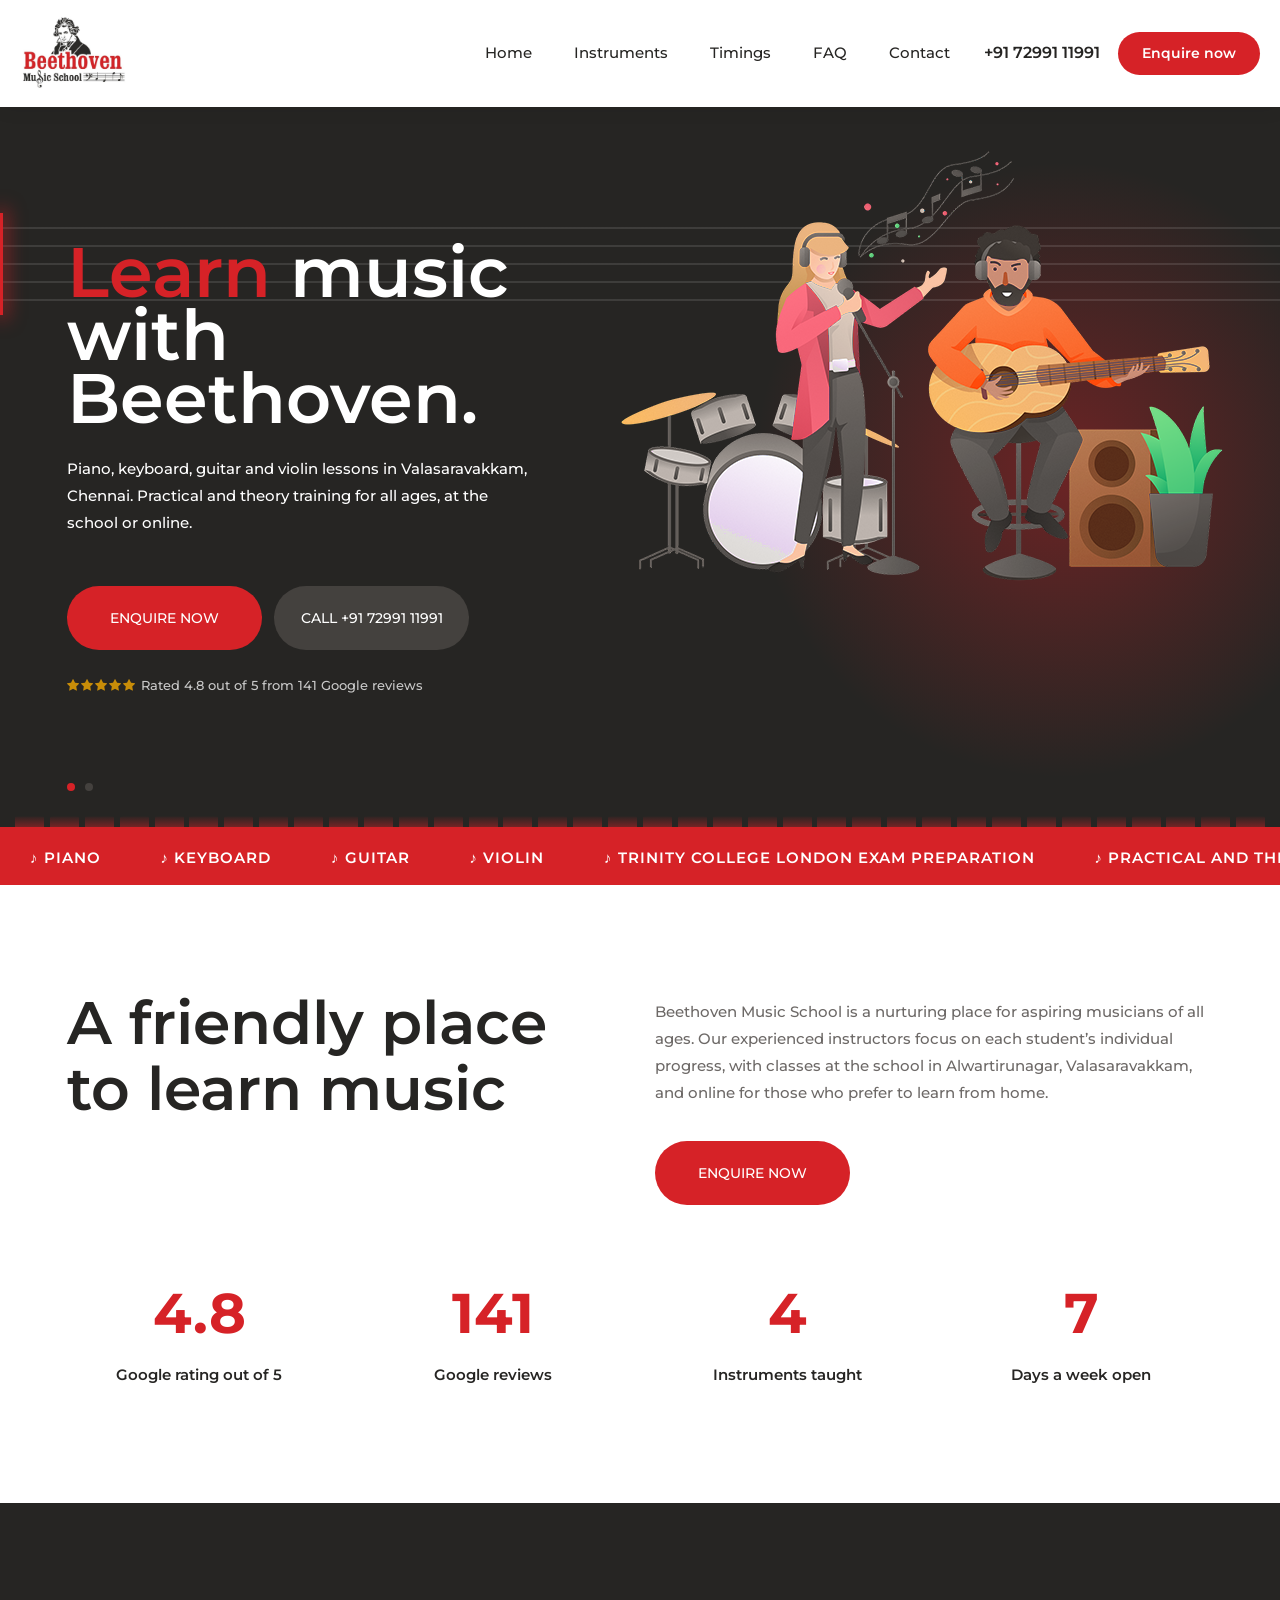
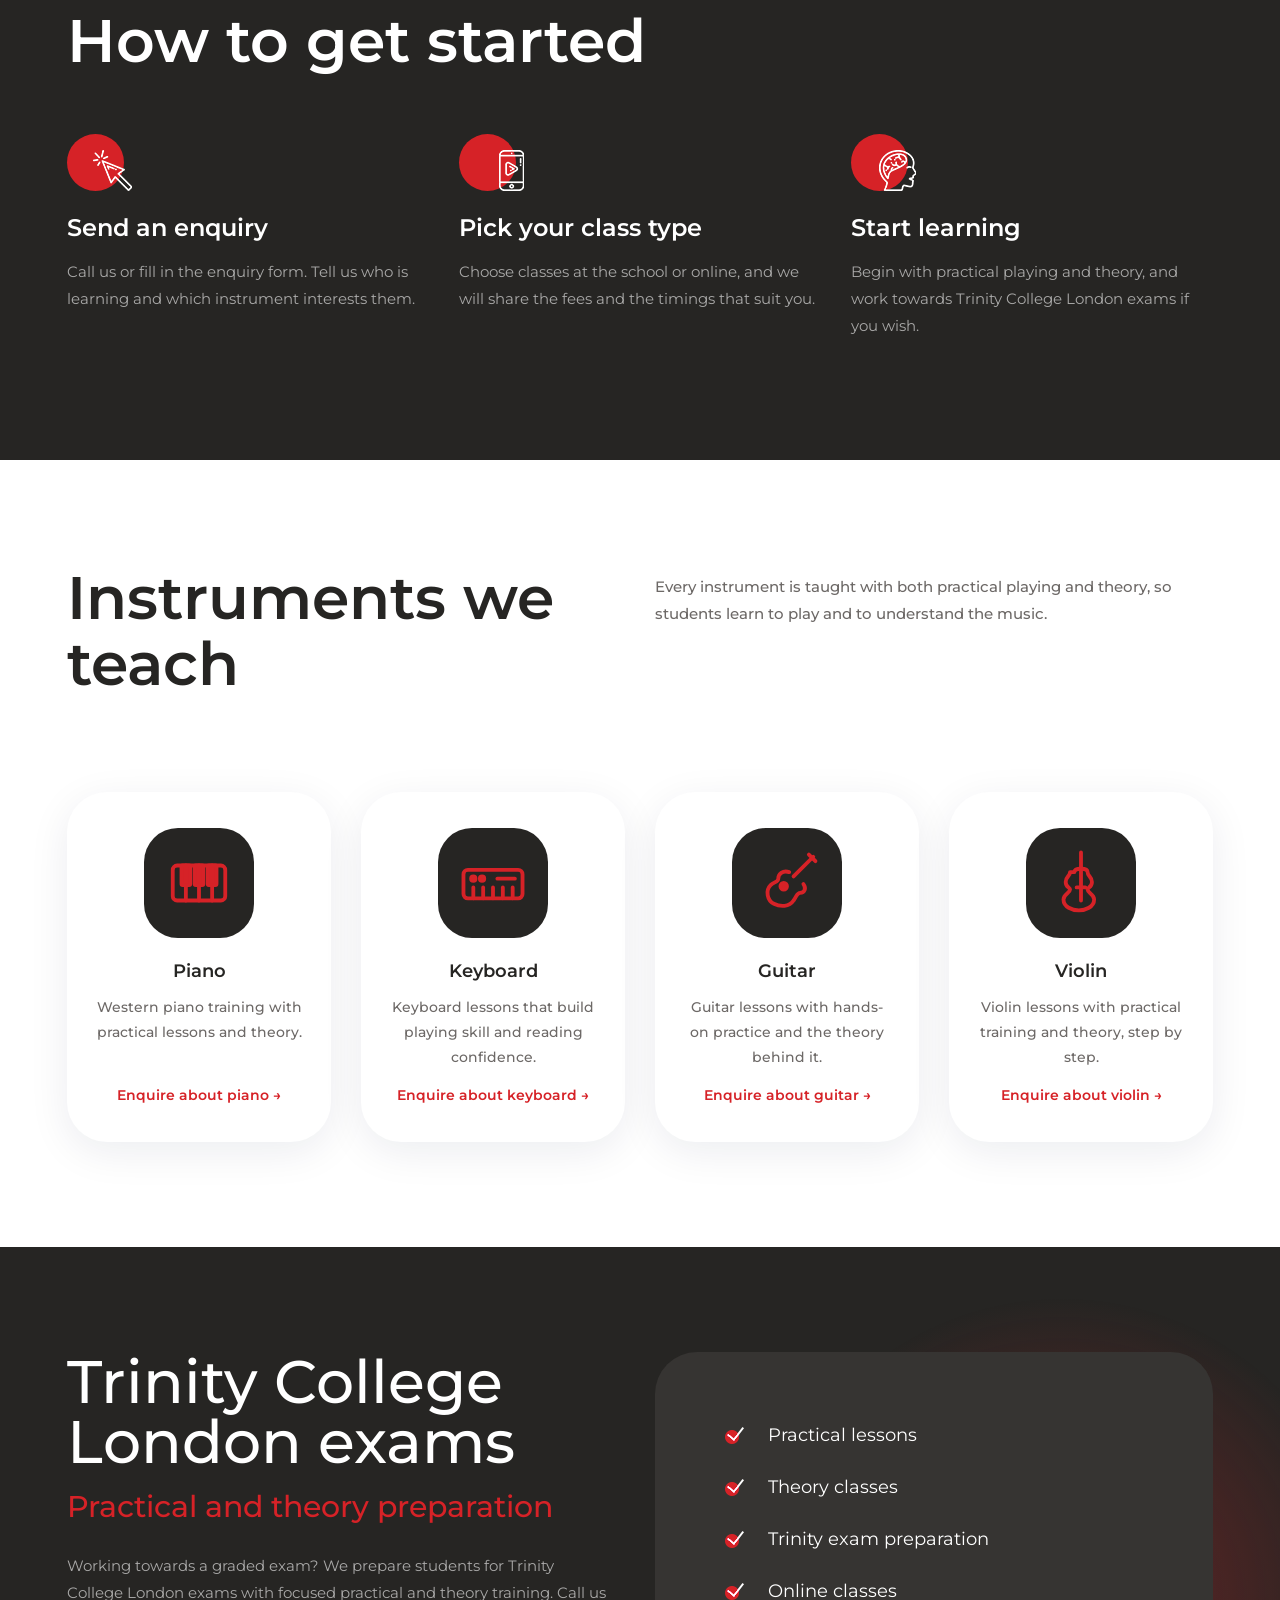
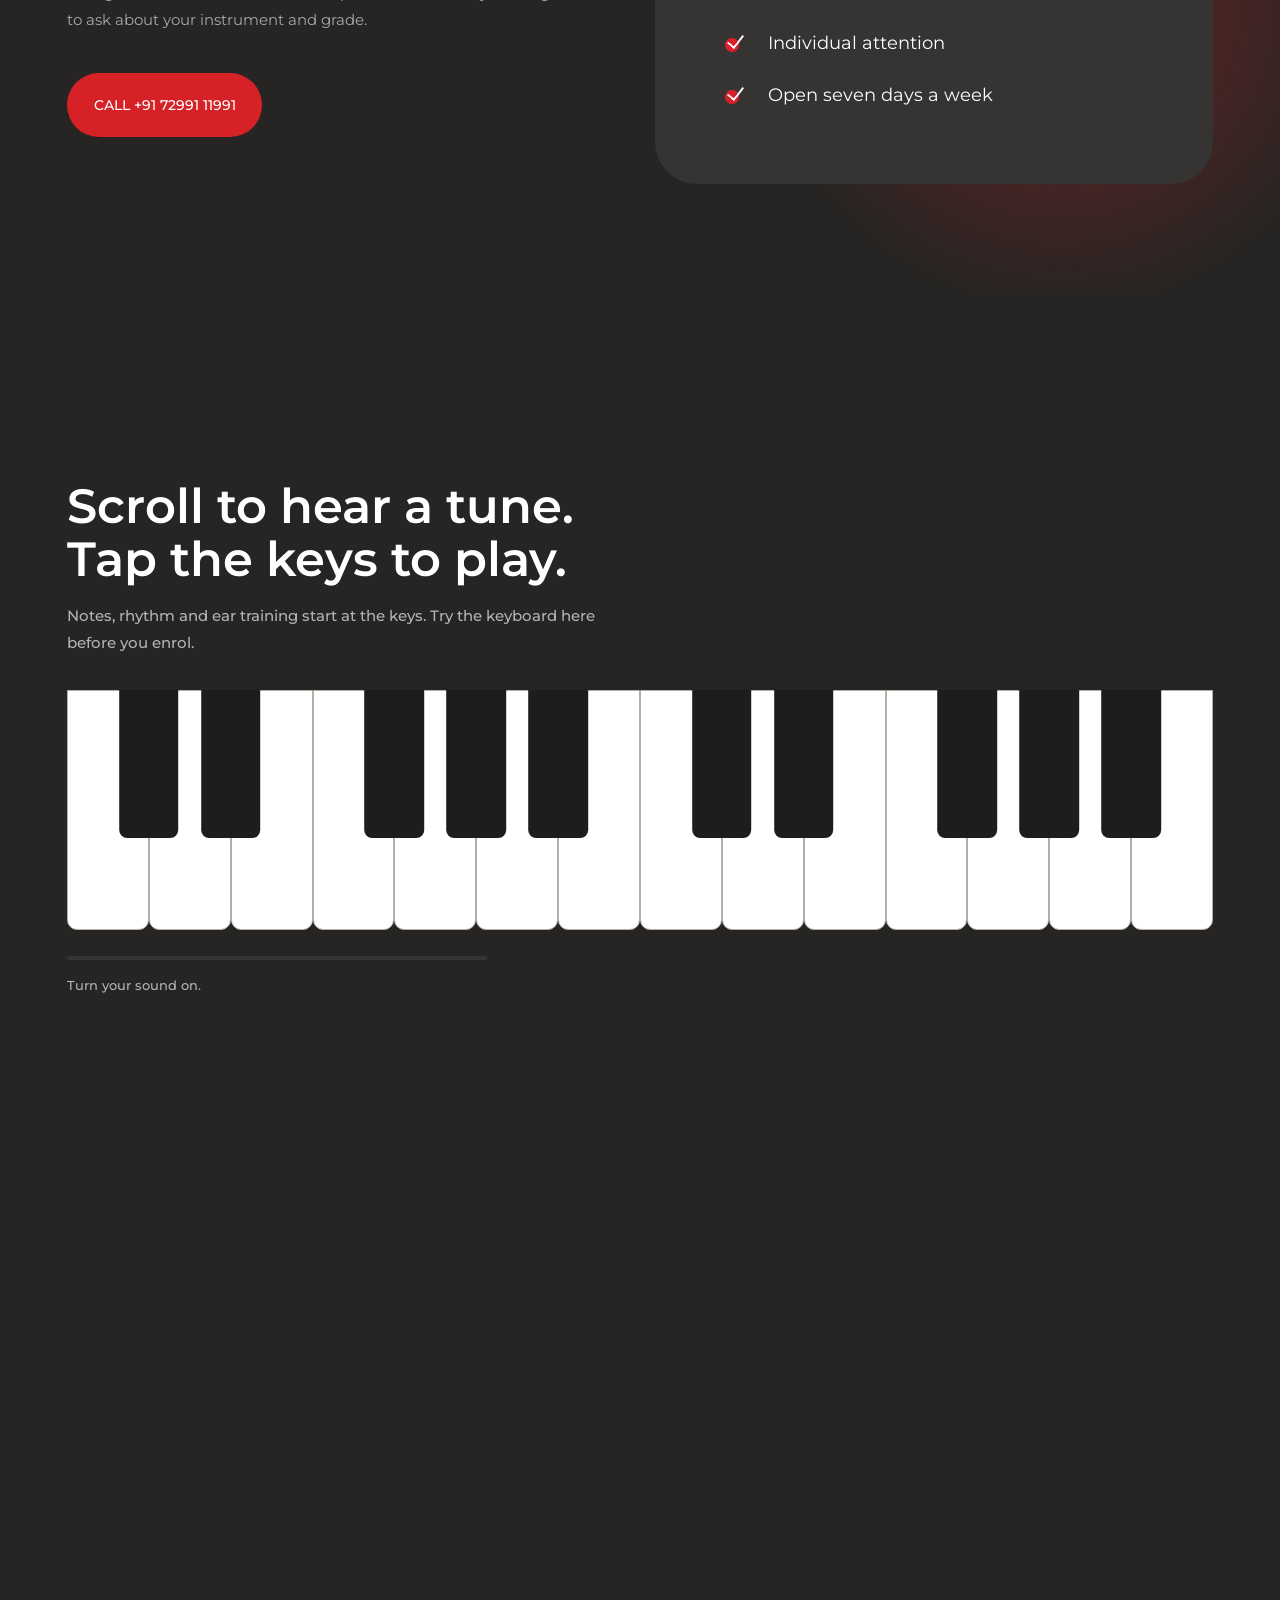
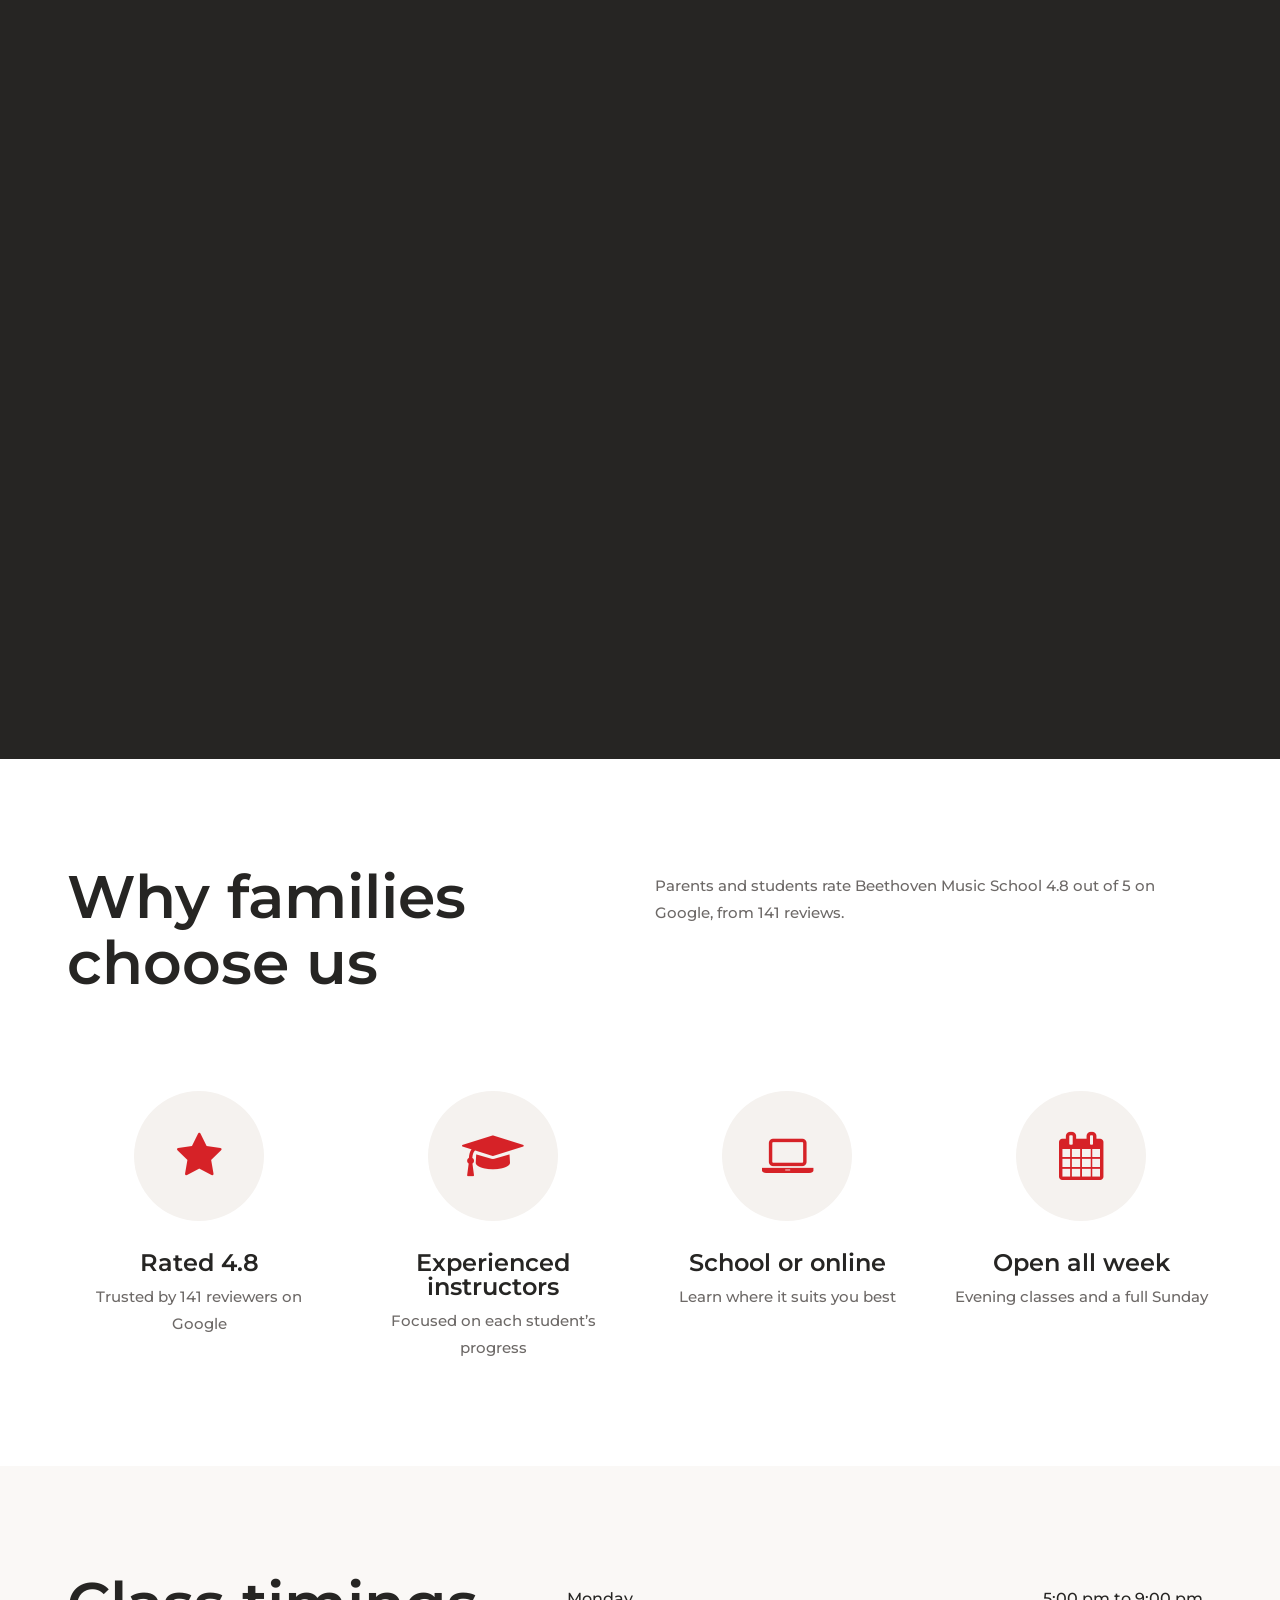
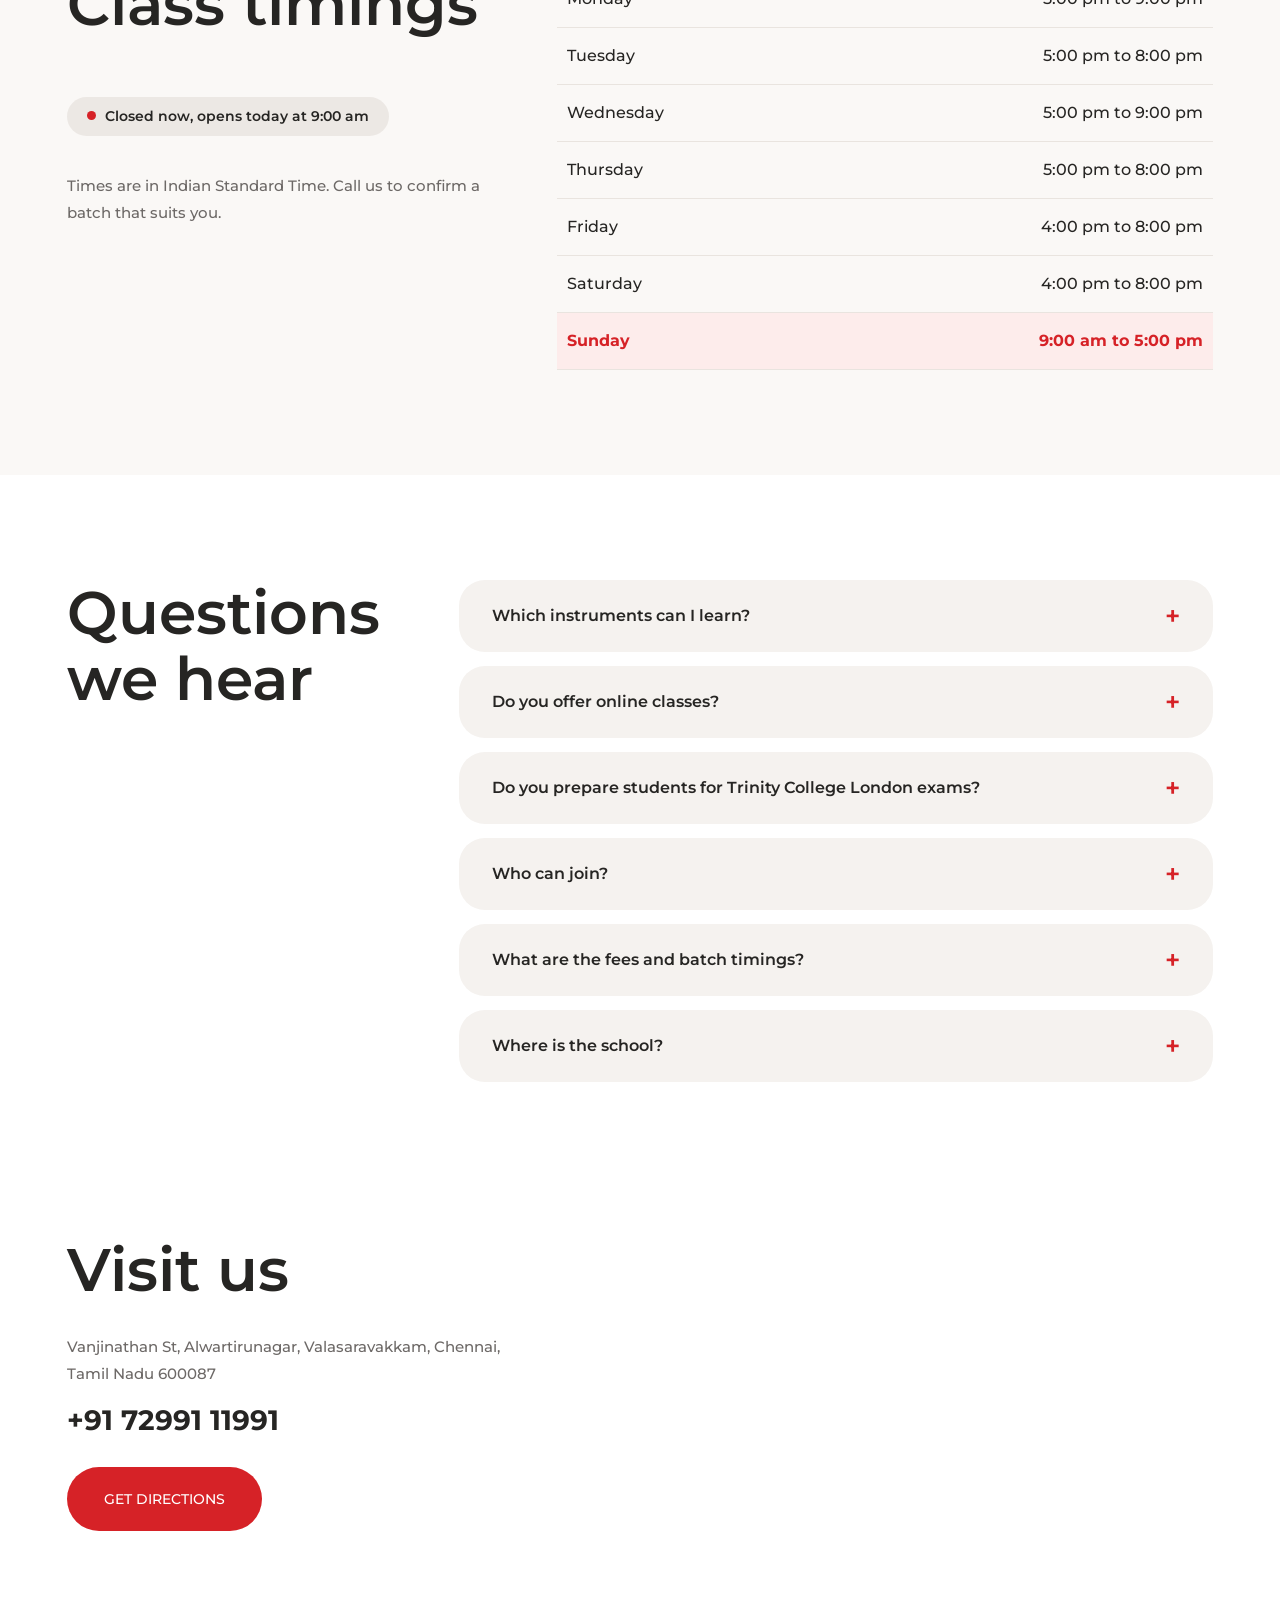
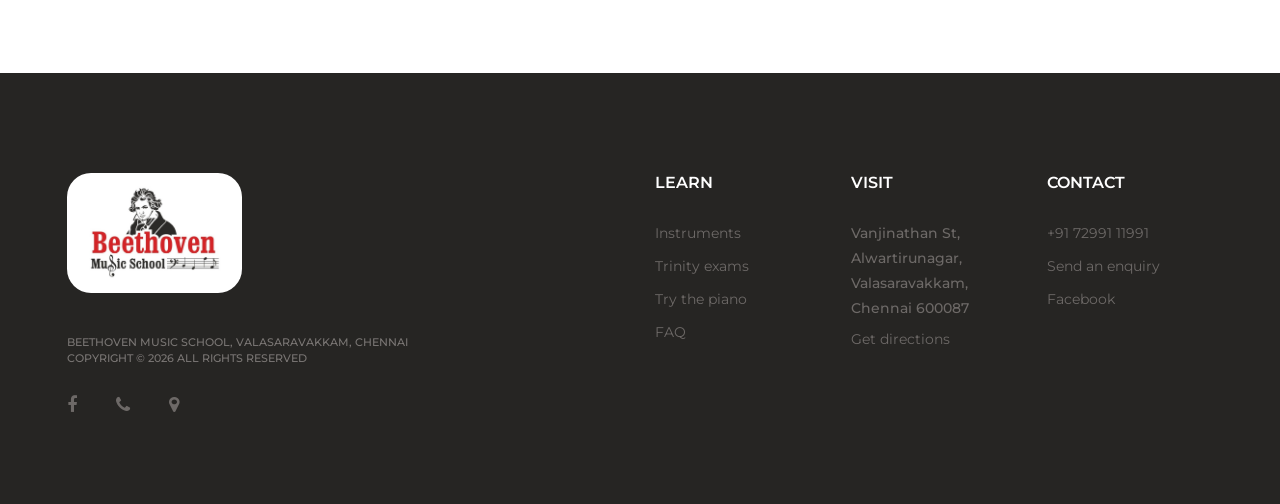
==== commit 29a55aa6: "changes done" ====
--- a/index.html
+++ b/index.html
@@ -1,21 +1,25 @@
 <!DOCTYPE html>
 <html lang="en">
+
 <head>
 	<title>Beethoven Music School | Music classes in Valasaravakkam, Chennai</title>
 	<meta charset="UTF-8">
-	<meta name="description" content="Beethoven Music School in Valasaravakkam, Chennai: piano, keyboard, guitar and violin lessons, practical and theory, Trinity College London exam preparation and online classes.">
-	<meta name="keywords" content="music school Valasaravakkam, piano classes Chennai, guitar classes Chennai, violin classes, keyboard classes, Trinity College London exams, online music classes">
+	<meta name="description"
+		content="Beethoven Music School in Valasaravakkam, Chennai: piano, keyboard, guitar and violin lessons, practical and theory, Trinity College London exam preparation and online classes.">
+	<meta name="keywords"
+		content="music school Valasaravakkam, piano classes Chennai, guitar classes Chennai, violin classes, keyboard classes, Trinity College London exams, online music classes">
 	<meta name="viewport" content="width=device-width, initial-scale=1.0">
 	<meta property="og:title" content="Beethoven Music School | Music classes in Valasaravakkam, Chennai">
-	<meta property="og:description" content="Beethoven Music School in Valasaravakkam, Chennai: piano, keyboard, guitar and violin lessons, practical and theory, Trinity College London exam preparation and online classes.">
-	<link href="img/favicon.png" rel="icon" type="image/png"/>
+	<meta property="og:description"
+		content="Beethoven Music School in Valasaravakkam, Chennai: piano, keyboard, guitar and violin lessons, practical and theory, Trinity College London exam preparation and online classes.">
+	<link href="img/favicon.png" rel="icon" type="image/png" />
 	<link href="https://fonts.googleapis.com/css?family=Montserrat:300,400,500,600,700&display=swap" rel="stylesheet">
-	<link rel="stylesheet" href="css/bootstrap.min.css"/>
-	<link rel="stylesheet" href="css/font-awesome.min.css"/>
-	<link rel="stylesheet" href="css/owl.carousel.min.css"/>
-	<link rel="stylesheet" href="css/slicknav.min.css"/>
-	<link rel="stylesheet" href="css/style.css"/>
-	<link rel="stylesheet" href="css/custom.css"/>
+	<link rel="stylesheet" href="css/bootstrap.min.css" />
+	<link rel="stylesheet" href="css/font-awesome.min.css" />
+	<link rel="stylesheet" href="css/owl.carousel.min.css" />
+	<link rel="stylesheet" href="css/slicknav.min.css" />
+	<link rel="stylesheet" href="css/style.css" />
+	<link rel="stylesheet" href="css/custom.css" />
 	<script type="application/ld+json">
 	{"@context":"https://schema.org","@type":"EducationalOrganization","name":"Beethoven Music School","logo":"img/logo.jpg","telephone":"+917299111991","url":"https://www.facebook.com/BeethovenMusicSchool/",
 	"address":{"@type":"PostalAddress","streetAddress":"Vanjinathan St, Alwartirunagar, Valasaravakkam","addressLocality":"Chennai","addressRegion":"Tamil Nadu","postalCode":"600087","addressCountry":"IN"},
@@ -26,8 +30,11 @@
 	{"@type":"OpeningHoursSpecification","dayOfWeek":"Sunday","opens":"09:00","closes":"17:00"}]}
 	</script>
 </head>
+
 <body>
-	<div id="preloder"><div class="loader"></div></div>
+	<div id="preloder">
+		<div class="loader"></div>
+	</div>
 
 	<header class="header-section clearfix">
 		<a href="index.html" class="site-logo"><img src="img/logo.jpg" alt="Beethoven Music School"></a>
@@ -52,53 +59,140 @@
 	<section class="hero-section">
 		<div class="hero-slider owl-carousel">
 			<div class="hs-item">
-				<div class="hero-fx" aria-hidden="true"><div class="fx-staff"></div><span class="n " style="--l:5%;--d:0s;--t:11s;--s:34px">♪</span><span class="n r" style="--l:16%;--d:3s;--t:13s;--s:22px">♫</span><span class="n " style="--l:28%;--d:6s;--t:10s;--s:40px">♩</span><span class="n r" style="--l:42%;--d:1.5s;--t:12s;--s:26px">♪</span><span class="n " style="--l:55%;--d:8s;--t:14s;--s:36px">♫</span><span class="n r" style="--l:67%;--d:4s;--t:11s;--s:24px">♩</span><span class="n " style="--l:79%;--d:7s;--t:13s;--s:42px">♪</span><span class="n r" style="--l:91%;--d:2s;--t:12s;--s:28px">♫</span><div class="eq"><i style="--i:0"></i><i style="--i:1"></i><i style="--i:2"></i><i style="--i:3"></i><i style="--i:4"></i><i style="--i:5"></i><i style="--i:6"></i><i style="--i:7"></i><i style="--i:8"></i><i style="--i:9"></i><i style="--i:10"></i><i style="--i:11"></i><i style="--i:12"></i><i style="--i:13"></i><i style="--i:14"></i><i style="--i:15"></i><i style="--i:16"></i><i style="--i:17"></i><i style="--i:18"></i><i style="--i:19"></i><i style="--i:20"></i><i style="--i:21"></i><i style="--i:22"></i><i style="--i:23"></i><i style="--i:24"></i><i style="--i:25"></i><i style="--i:26"></i><i style="--i:27"></i><i style="--i:28"></i><i style="--i:29"></i><i style="--i:30"></i><i style="--i:31"></i><i style="--i:32"></i><i style="--i:33"></i><i style="--i:34"></i><i style="--i:35"></i></div></div>
-				<div class="container"><div class="row">
-					<div class="col-lg-6"><div class="hs-text">
-						<h2><span>Learn</span> music with Beethoven.</h2>
-						<p>Piano, keyboard, guitar and violin lessons in Valasaravakkam, Chennai. Practical and theory training for all ages, at the school or online.</p>
-						<a href="contact.html" class="site-btn">Enquire now</a>
-						<a href="tel:+917299111991" class="site-btn sb-c2">Call +91 72991 11991</a>
-						<div class="rating"><i class="fa fa-star"></i><i class="fa fa-star"></i><i class="fa fa-star"></i><i class="fa fa-star"></i><i class="fa fa-star"></i> Rated 4.8 out of 5 from 141 Google reviews</div>
-					</div></div>
-					<div class="col-lg-6"><div class="hr-img"><img src="img/hero-bg.png" alt="Musicians playing together"></div></div>
-				</div></div>
+				<div class="hero-fx" aria-hidden="true">
+					<div class="fx-staff"></div><span class="n " style="--l:5%;--d:0s;--t:11s;--s:34px">♪</span><span
+						class="n r" style="--l:16%;--d:3s;--t:13s;--s:22px">♫</span><span class="n "
+						style="--l:28%;--d:6s;--t:10s;--s:40px">♩</span><span class="n r"
+						style="--l:42%;--d:1.5s;--t:12s;--s:26px">♪</span><span class="n "
+						style="--l:55%;--d:8s;--t:14s;--s:36px">♫</span><span class="n r"
+						style="--l:67%;--d:4s;--t:11s;--s:24px">♩</span><span class="n "
+						style="--l:79%;--d:7s;--t:13s;--s:42px">♪</span><span class="n r"
+						style="--l:91%;--d:2s;--t:12s;--s:28px">♫</span>
+					<div class="eq"><i style="--i:0"></i><i style="--i:1"></i><i style="--i:2"></i><i
+							style="--i:3"></i><i style="--i:4"></i><i style="--i:5"></i><i style="--i:6"></i><i
+							style="--i:7"></i><i style="--i:8"></i><i style="--i:9"></i><i style="--i:10"></i><i
+							style="--i:11"></i><i style="--i:12"></i><i style="--i:13"></i><i style="--i:14"></i><i
+							style="--i:15"></i><i style="--i:16"></i><i style="--i:17"></i><i style="--i:18"></i><i
+							style="--i:19"></i><i style="--i:20"></i><i style="--i:21"></i><i style="--i:22"></i><i
+							style="--i:23"></i><i style="--i:24"></i><i style="--i:25"></i><i style="--i:26"></i><i
+							style="--i:27"></i><i style="--i:28"></i><i style="--i:29"></i><i style="--i:30"></i><i
+							style="--i:31"></i><i style="--i:32"></i><i style="--i:33"></i><i style="--i:34"></i><i
+							style="--i:35"></i></div>
+				</div>
+				<div class="container">
+					<div class="row">
+						<div class="col-lg-6">
+							<div class="hs-text">
+								<h2><span>Learn</span> music with Beethoven.</h2>
+								<p>Piano, keyboard, guitar and violin lessons in Valasaravakkam, Chennai. Practical and
+									theory training for all ages, at the school or online.</p>
+								<a href="contact.html" class="site-btn">Enquire now</a>
+								<a href="tel:+917299111991" class="site-btn sb-c2">Call +91 72991 11991</a>
+								<div class="rating"><i class="fa fa-star"></i><i class="fa fa-star"></i><i
+										class="fa fa-star"></i><i class="fa fa-star"></i><i class="fa fa-star"></i>
+									Rated 4.8 out of 5 from 141 Google reviews</div>
+							</div>
+						</div>
+						<div class="col-lg-6">
+							<div class="hr-img"><img src="img/hero-bg.png" alt="Musicians playing together"></div>
+						</div>
+					</div>
+				</div>
 				<i class="hs-progress"></i>
 			</div>
 			<div class="hs-item">
-				<div class="hero-fx" aria-hidden="true"><div class="fx-staff"></div><span class="n " style="--l:5%;--d:0s;--t:11s;--s:34px">♪</span><span class="n r" style="--l:16%;--d:3s;--t:13s;--s:22px">♫</span><span class="n " style="--l:28%;--d:6s;--t:10s;--s:40px">♩</span><span class="n r" style="--l:42%;--d:1.5s;--t:12s;--s:26px">♪</span><span class="n " style="--l:55%;--d:8s;--t:14s;--s:36px">♫</span><span class="n r" style="--l:67%;--d:4s;--t:11s;--s:24px">♩</span><span class="n " style="--l:79%;--d:7s;--t:13s;--s:42px">♪</span><span class="n r" style="--l:91%;--d:2s;--t:12s;--s:28px">♫</span><div class="eq"><i style="--i:0"></i><i style="--i:1"></i><i style="--i:2"></i><i style="--i:3"></i><i style="--i:4"></i><i style="--i:5"></i><i style="--i:6"></i><i style="--i:7"></i><i style="--i:8"></i><i style="--i:9"></i><i style="--i:10"></i><i style="--i:11"></i><i style="--i:12"></i><i style="--i:13"></i><i style="--i:14"></i><i style="--i:15"></i><i style="--i:16"></i><i style="--i:17"></i><i style="--i:18"></i><i style="--i:19"></i><i style="--i:20"></i><i style="--i:21"></i><i style="--i:22"></i><i style="--i:23"></i><i style="--i:24"></i><i style="--i:25"></i><i style="--i:26"></i><i style="--i:27"></i><i style="--i:28"></i><i style="--i:29"></i><i style="--i:30"></i><i style="--i:31"></i><i style="--i:32"></i><i style="--i:33"></i><i style="--i:34"></i><i style="--i:35"></i></div></div>
-				<div class="container"><div class="row">
-					<div class="col-lg-6"><div class="hs-text">
-						<h2>Prepare for <span>Trinity</span> exams.</h2>
-						<p>Exam preparation for Trinity College London, with practical and theory training. Classes are available online too.</p>
-						<a href="contact.html" class="site-btn">Ask about exams</a>
-						<a href="#piano-section" class="site-btn sb-c2">Try the piano</a>
-					</div></div>
-					<div class="col-lg-6"><div class="hr-img"><img src="img/piano-hero.svg" alt="Piano keys and musical notes"></div></div>
-				</div></div>
+				<div class="hero-fx" aria-hidden="true">
+					<div class="fx-staff"></div><span class="n " style="--l:5%;--d:0s;--t:11s;--s:34px">♪</span><span
+						class="n r" style="--l:16%;--d:3s;--t:13s;--s:22px">♫</span><span class="n "
+						style="--l:28%;--d:6s;--t:10s;--s:40px">♩</span><span class="n r"
+						style="--l:42%;--d:1.5s;--t:12s;--s:26px">♪</span><span class="n "
+						style="--l:55%;--d:8s;--t:14s;--s:36px">♫</span><span class="n r"
+						style="--l:67%;--d:4s;--t:11s;--s:24px">♩</span><span class="n "
+						style="--l:79%;--d:7s;--t:13s;--s:42px">♪</span><span class="n r"
+						style="--l:91%;--d:2s;--t:12s;--s:28px">♫</span>
+					<div class="eq"><i style="--i:0"></i><i style="--i:1"></i><i style="--i:2"></i><i
+							style="--i:3"></i><i style="--i:4"></i><i style="--i:5"></i><i style="--i:6"></i><i
+							style="--i:7"></i><i style="--i:8"></i><i style="--i:9"></i><i style="--i:10"></i><i
+							style="--i:11"></i><i style="--i:12"></i><i style="--i:13"></i><i style="--i:14"></i><i
+							style="--i:15"></i><i style="--i:16"></i><i style="--i:17"></i><i style="--i:18"></i><i
+							style="--i:19"></i><i style="--i:20"></i><i style="--i:21"></i><i style="--i:22"></i><i
+							style="--i:23"></i><i style="--i:24"></i><i style="--i:25"></i><i style="--i:26"></i><i
+							style="--i:27"></i><i style="--i:28"></i><i style="--i:29"></i><i style="--i:30"></i><i
+							style="--i:31"></i><i style="--i:32"></i><i style="--i:33"></i><i style="--i:34"></i><i
+							style="--i:35"></i></div>
+				</div>
+				<div class="container">
+					<div class="row">
+						<div class="col-lg-6">
+							<div class="hs-text">
+								<h2>Prepare for <span>Trinity</span> exams.</h2>
+								<p>Exam preparation for Trinity College London, with practical and theory training.
+									Classes are available online too.</p>
+								<a href="contact.html" class="site-btn">Ask about exams</a>
+								<a href="#piano-section" class="site-btn sb-c2">Try the piano</a>
+							</div>
+						</div>
+						<div class="col-lg-6">
+							<div class="hr-img"><img src="img/piano-hero.svg" alt="Piano keys and musical notes"></div>
+						</div>
+					</div>
+				</div>
 				<i class="hs-progress"></i>
 			</div>
 		</div>
 	</section>
 
 	<!-- Marquee banner -->
-	<div class="marquee" aria-hidden="true"><div class="mq-track"><span>♪ Piano</span><span>♪ Keyboard</span><span>♪ Guitar</span><span>♪ Violin</span><span>♪ Trinity College London exam preparation</span><span>♪ Practical and theory</span><span>♪ Online classes</span><span>♪ Open 7 days a week</span><span>♪ Piano</span><span>♪ Keyboard</span><span>♪ Guitar</span><span>♪ Violin</span><span>♪ Trinity College London exam preparation</span><span>♪ Practical and theory</span><span>♪ Online classes</span><span>♪ Open 7 days a week</span></div></div>
+	<div class="marquee" aria-hidden="true">
+		<div class="mq-track"><span>♪ Piano</span><span>♪ Keyboard</span><span>♪ Guitar</span><span>♪
+				Violin</span><span>♪ Trinity College London exam preparation</span><span>♪ Practical and
+				theory</span><span>♪ Online classes</span><span>♪ Open 7 days a week</span><span>♪ Piano</span><span>♪
+				Keyboard</span><span>♪ Guitar</span><span>♪ Violin</span><span>♪ Trinity College London exam
+				preparation</span><span>♪ Practical and theory</span><span>♪ Online classes</span><span>♪ Open 7 days a
+				week</span></div>
+	</div>
 
 	<!-- Intro + stats -->
 	<section class="intro-section spad" id="about">
 		<div class="container">
 			<div class="row">
-				<div class="col-lg-6"><div class="section-title"><h2>A friendly place to learn music</h2></div></div>
-				<div class="col-lg-6">
-					<p>Beethoven Music School is a nurturing place for aspiring musicians of all ages. Our experienced instructors focus on each student&rsquo;s individual progress, with classes at the school in Alwartirunagar, Valasaravakkam, and online for those who prefer to learn from home.</p>
+				<div class="col-lg-6">
+					<div class="section-title">
+						<h2>A friendly place to learn music</h2>
+					</div>
+				</div>
+				<div class="col-lg-6">
+					<p>Beethoven Music School is a nurturing place for aspiring musicians of all ages. Our experienced
+						instructors focus on each student&rsquo;s individual progress, with classes at the school in
+						Alwartirunagar, Valasaravakkam, and online for those who prefer to learn from home.</p>
 					<a href="contact.html" class="site-btn">Enquire now</a>
 				</div>
 			</div>
 			<div class="row stats">
-				<div class="col-6 col-md-3"><div class="stat"><div class="num"><span class="count" data-to="4.8" data-dec="1">4.8</span></div><p>Google rating out of 5</p></div></div>
-				<div class="col-6 col-md-3"><div class="stat"><div class="num"><span class="count" data-to="141">141</span></div><p>Google reviews</p></div></div>
-				<div class="col-6 col-md-3"><div class="stat"><div class="num"><span class="count" data-to="4">4</span></div><p>Instruments taught</p></div></div>
-				<div class="col-6 col-md-3"><div class="stat"><div class="num"><span class="count" data-to="7">7</span></div><p>Days a week open</p></div></div>
+				<div class="col-6 col-md-3">
+					<div class="stat">
+						<div class="num"><span class="count" data-to="4.8" data-dec="1">4.8</span></div>
+						<p>Google rating out of 5</p>
+					</div>
+				</div>
+				<div class="col-6 col-md-3">
+					<div class="stat">
+						<div class="num"><span class="count" data-to="141">141</span></div>
+						<p>Google reviews</p>
+					</div>
+				</div>
+				<div class="col-6 col-md-3">
+					<div class="stat">
+						<div class="num"><span class="count" data-to="4">4</span></div>
+						<p>Instruments taught</p>
+					</div>
+				</div>
+				<div class="col-6 col-md-3">
+					<div class="stat">
+						<div class="num"><span class="count" data-to="7">7</span></div>
+						<p>Days a week open</p>
+					</div>
+				</div>
 			</div>
 		</div>
 	</section>
@@ -106,11 +200,34 @@
 	<!-- How it works -->
 	<section class="how-section spad">
 		<div class="container text-white">
-			<div class="section-title"><h2>How to get started</h2></div>
-			<div class="row">
-				<div class="col-md-4"><div class="how-item"><div class="hi-icon"><img src="img/icons/pointer.png" alt=""></div><h4>Send an enquiry</h4><p>Call us or fill in the enquiry form. Tell us who is learning and which instrument interests them.</p></div></div>
-				<div class="col-md-4"><div class="how-item"><div class="hi-icon"><img src="img/icons/smartphone.png" alt=""></div><h4>Pick your class type</h4><p>Choose classes at the school or online, and we will share the fees and the timings that suit you.</p></div></div>
-				<div class="col-md-4"><div class="how-item"><div class="hi-icon"><img src="img/icons/brain.png" alt=""></div><h4>Start learning</h4><p>Begin with practical playing and theory, and work towards Trinity College London exams if you wish.</p></div></div>
+			<div class="section-title">
+				<h2>How to get started</h2>
+			</div>
+			<div class="row">
+				<div class="col-md-4">
+					<div class="how-item">
+						<div class="hi-icon"><img src="img/icons/pointer.png" alt=""></div>
+						<h4>Send an enquiry</h4>
+						<p>Call us or fill in the enquiry form. Tell us who is learning and which instrument interests
+							them.</p>
+					</div>
+				</div>
+				<div class="col-md-4">
+					<div class="how-item">
+						<div class="hi-icon"><img src="img/icons/smartphone.png" alt=""></div>
+						<h4>Pick your class type</h4>
+						<p>Choose classes at the school or online, and we will share the fees and the timings that suit
+							you.</p>
+					</div>
+				</div>
+				<div class="col-md-4">
+					<div class="how-item">
+						<div class="hi-icon"><img src="img/icons/brain.png" alt=""></div>
+						<h4>Start learning</h4>
+						<p>Begin with practical playing and theory, and work towards Trinity College London exams if you
+							wish.</p>
+					</div>
+				</div>
 			</div>
 		</div>
 	</section>
@@ -119,28 +236,93 @@
 	<section class="concept-section spad" id="instruments">
 		<div class="container">
 			<div class="row">
-				<div class="col-lg-6"><div class="section-title"><h2>Instruments we teach</h2></div></div>
-				<div class="col-lg-6"><p>Every instrument is taught with both practical playing and theory, so students learn to play and to understand the music.</p></div>
-			</div>
-			<div class="row">
-				<div class="col-lg-3 col-sm-6"><div class="inst-card"><div class="ic"><svg viewBox="0 0 64 64"><rect x="8" y="16" width="48" height="32" rx="4"/><path d="M20 16v32M32 16v32M44 16v32"/><rect x="16" y="16" width="8" height="18" rx="1" fill="#d62227"/><rect x="28" y="16" width="8" height="18" rx="1" fill="#d62227"/><rect x="40" y="16" width="8" height="18" rx="1" fill="#d62227"/></svg></div><h5>Piano</h5><p>Western piano training with practical lessons and theory.</p><a href="contact.html?instrument=Piano">Enquire about piano &rarr;</a></div></div>
-				<div class="col-lg-3 col-sm-6"><div class="inst-card"><div class="ic"><svg viewBox="0 0 64 64"><rect x="5" y="20" width="54" height="26" rx="4"/><path d="M14 36v10M23 36v10M32 36v10M41 36v10M50 36v10"/><circle cx="14" cy="28" r="2" fill="#d62227"/><circle cx="22" cy="28" r="2" fill="#d62227"/><path d="M36 28h16"/></svg></div><h5>Keyboard</h5><p>Keyboard lessons that build playing skill and reading confidence.</p><a href="contact.html?instrument=Keyboard">Enquire about keyboard &rarr;</a></div></div>
-				<div class="col-lg-3 col-sm-6"><div class="inst-card"><div class="ic"><svg viewBox="0 0 64 64"><path d="M38 26L56 8M52 6l6 6"/><path d="M34 22c-6-2-10 2-10 6 0 3-4 3-7 6-5 5-3 14 3 17s14 3 18-3c3-4 3-7 6-7 4 0 6-4 3-8"/><circle cx="29" cy="35" r="3" fill="#d62227"/></svg></div><h5>Guitar</h5><p>Guitar lessons with hands-on practice and the theory behind it.</p><a href="contact.html?instrument=Guitar">Enquire about guitar &rarr;</a></div></div>
-				<div class="col-lg-3 col-sm-6"><div class="inst-card"><div class="ic"><svg viewBox="0 0 64 64"><path d="M32 4v14"/><path d="M26 22c0-4 12-4 12 0 0 4 4 4 4 9s-4 5-4 7c0 3 6 4 6 9 0 7-8 10-14 10s-14-3-14-10c0-5 6-6 6-9 0-2-4-2-4-7s4-5 4-9z" /><path d="M28 36h8M32 18v30" stroke="#d62227"/></svg></div><h5>Violin</h5><p>Violin lessons with practical training and theory, step by step.</p><a href="contact.html?instrument=Violin">Enquire about violin &rarr;</a></div></div>
+				<div class="col-lg-6">
+					<div class="section-title">
+						<h2>Instruments we teach</h2>
+					</div>
+				</div>
+				<div class="col-lg-6">
+					<p>Every instrument is taught with both practical playing and theory, so students learn to play and
+						to understand the music.</p>
+				</div>
+			</div>
+			<div class="row">
+				<div class="col-lg-3 col-sm-6">
+					<div class="inst-card">
+						<div class="ic"><svg viewBox="0 0 64 64">
+								<rect x="8" y="16" width="48" height="32" rx="4" />
+								<path d="M20 16v32M32 16v32M44 16v32" />
+								<rect x="16" y="16" width="8" height="18" rx="1" fill="#d62227" />
+								<rect x="28" y="16" width="8" height="18" rx="1" fill="#d62227" />
+								<rect x="40" y="16" width="8" height="18" rx="1" fill="#d62227" />
+							</svg></div>
+						<h5>Piano</h5>
+						<p>Western piano training with practical lessons and theory.</p><a
+							href="contact.html?instrument=Piano">Enquire about piano &rarr;</a>
+					</div>
+				</div>
+				<div class="col-lg-3 col-sm-6">
+					<div class="inst-card">
+						<div class="ic"><svg viewBox="0 0 64 64">
+								<rect x="5" y="20" width="54" height="26" rx="4" />
+								<path d="M14 36v10M23 36v10M32 36v10M41 36v10M50 36v10" />
+								<circle cx="14" cy="28" r="2" fill="#d62227" />
+								<circle cx="22" cy="28" r="2" fill="#d62227" />
+								<path d="M36 28h16" />
+							</svg></div>
+						<h5>Keyboard</h5>
+						<p>Keyboard lessons that build playing skill and reading confidence.</p><a
+							href="contact.html?instrument=Keyboard">Enquire about keyboard &rarr;</a>
+					</div>
+				</div>
+				<div class="col-lg-3 col-sm-6">
+					<div class="inst-card">
+						<div class="ic"><svg viewBox="0 0 64 64">
+								<path d="M38 26L56 8M52 6l6 6" />
+								<path
+									d="M34 22c-6-2-10 2-10 6 0 3-4 3-7 6-5 5-3 14 3 17s14 3 18-3c3-4 3-7 6-7 4 0 6-4 3-8" />
+								<circle cx="29" cy="35" r="3" fill="#d62227" />
+							</svg></div>
+						<h5>Guitar</h5>
+						<p>Guitar lessons with hands-on practice and the theory behind it.</p><a
+							href="contact.html?instrument=Guitar">Enquire about guitar &rarr;</a>
+					</div>
+				</div>
+				<div class="col-lg-3 col-sm-6">
+					<div class="inst-card">
+						<div class="ic"><svg viewBox="0 0 64 64">
+								<path d="M32 4v14" />
+								<path
+									d="M26 22c0-4 12-4 12 0 0 4 4 4 4 9s-4 5-4 7c0 3 6 4 6 9 0 7-8 10-14 10s-14-3-14-10c0-5 6-6 6-9 0-2-4-2-4-7s4-5 4-9z" />
+								<path d="M28 36h8M32 18v30" stroke="#d62227" />
+							</svg></div>
+						<h5>Violin</h5>
+						<p>Violin lessons with practical training and theory, step by step.</p><a
+							href="contact.html?instrument=Violin">Enquire about violin &rarr;</a>
+					</div>
+				</div>
 			</div>
 		</div>
 	</section>
 
 	<!-- Trinity -->
 	<section class="subscription-section spad" id="trinity">
-		<div class="hero-fx" aria-hidden="true"><span class="n " style="--l:5%;--d:0s;--t:11s;--s:34px">♪</span><span class="n r" style="--l:16%;--d:3s;--t:13s;--s:22px">♫</span><span class="n " style="--l:28%;--d:6s;--t:10s;--s:40px">♩</span><span class="n r" style="--l:42%;--d:1.5s;--t:12s;--s:26px">♪</span><span class="n " style="--l:55%;--d:8s;--t:14s;--s:36px">♫</span><span class="n r" style="--l:67%;--d:4s;--t:11s;--s:24px">♩</span><span class="n " style="--l:79%;--d:7s;--t:13s;--s:42px">♪</span><span class="n r" style="--l:91%;--d:2s;--t:12s;--s:28px">♫</span></div>
+		<div class="hero-fx" aria-hidden="true"><span class="n " style="--l:5%;--d:0s;--t:11s;--s:34px">♪</span><span
+				class="n r" style="--l:16%;--d:3s;--t:13s;--s:22px">♫</span><span class="n "
+				style="--l:28%;--d:6s;--t:10s;--s:40px">♩</span><span class="n r"
+				style="--l:42%;--d:1.5s;--t:12s;--s:26px">♪</span><span class="n "
+				style="--l:55%;--d:8s;--t:14s;--s:36px">♫</span><span class="n r"
+				style="--l:67%;--d:4s;--t:11s;--s:24px">♩</span><span class="n "
+				style="--l:79%;--d:7s;--t:13s;--s:42px">♪</span><span class="n r"
+				style="--l:91%;--d:2s;--t:12s;--s:28px">♫</span></div>
 		<div class="container">
 			<div class="row">
 				<div class="col-lg-6">
 					<div class="sub-text">
 						<h2>Trinity College London exams</h2>
 						<h3>Practical and theory preparation</h3>
-						<p>Working towards a graded exam? We prepare students for Trinity College London exams with focused practical and theory training. Call us to ask about your instrument and grade.</p>
+						<p>Working towards a graded exam? We prepare students for Trinity College London exams with
+							focused practical and theory training. Call us to ask about your instrument and grade.</p>
 						<a href="tel:+917299111991" class="site-btn pulse">Call +91 72991 11991</a>
 					</div>
 				</div>
@@ -160,27 +342,59 @@
 
 	<!-- Scroll piano -->
 	<section class="piano-section" id="piano-section">
-		<div class="piano-stick"><div class="container">
-			<h2>Scroll to hear a tune.<br>Tap the keys to play.</h2>
-			<p>Notes, rhythm and ear training start at the keys. Try the keyboard here before you enrol.</p>
-			<div class="piano" id="piano" role="group" aria-label="Piano keyboard"></div>
-			<div class="p-bar" aria-hidden="true"><b></b></div>
-			<p class="piano-hint">Turn your sound on.</p>
-		</div></div>
+		<div class="piano-stick">
+			<div class="container">
+				<h2>Scroll to hear a tune.<br>Tap the keys to play.</h2>
+				<p>Notes, rhythm and ear training start at the keys. Try the keyboard here before you enrol.</p>
+				<div class="piano" id="piano" role="group" aria-label="Piano keyboard"></div>
+				<div class="p-bar" aria-hidden="true"><b></b></div>
+				<p class="piano-hint">Turn your sound on.</p>
+			</div>
+		</div>
 	</section>
 
 	<!-- Why -->
 	<section class="premium-section spad" id="why">
 		<div class="container">
 			<div class="row">
-				<div class="col-lg-6"><div class="section-title"><h2>Why families choose us</h2></div></div>
-				<div class="col-lg-6"><p>Parents and students rate Beethoven Music School 4.8 out of 5 on Google, from 141 reviews.</p></div>
-			</div>
-			<div class="row">
-				<div class="col-lg-3 col-sm-6"><div class="why-item"><div class="wi"><i class="fa fa-star"></i></div><h4>Rated 4.8</h4><p>Trusted by 141 reviewers on Google</p></div></div>
-				<div class="col-lg-3 col-sm-6"><div class="why-item"><div class="wi"><i class="fa fa-graduation-cap"></i></div><h4>Experienced instructors</h4><p>Focused on each student&rsquo;s progress</p></div></div>
-				<div class="col-lg-3 col-sm-6"><div class="why-item"><div class="wi"><i class="fa fa-laptop"></i></div><h4>School or online</h4><p>Learn where it suits you best</p></div></div>
-				<div class="col-lg-3 col-sm-6"><div class="why-item"><div class="wi"><i class="fa fa-calendar"></i></div><h4>Open all week</h4><p>Evening classes and a full Sunday</p></div></div>
+				<div class="col-lg-6">
+					<div class="section-title">
+						<h2>Why families choose us</h2>
+					</div>
+				</div>
+				<div class="col-lg-6">
+					<p>Parents and students rate Beethoven Music School 4.8 out of 5 on Google, from 141 reviews.</p>
+				</div>
+			</div>
+			<div class="row">
+				<div class="col-lg-3 col-sm-6">
+					<div class="why-item">
+						<div class="wi"><i class="fa fa-star"></i></div>
+						<h4>Rated 4.8</h4>
+						<p>Trusted by 141 reviewers on Google</p>
+					</div>
+				</div>
+				<div class="col-lg-3 col-sm-6">
+					<div class="why-item">
+						<div class="wi"><i class="fa fa-graduation-cap"></i></div>
+						<h4>Experienced instructors</h4>
+						<p>Focused on each student&rsquo;s progress</p>
+					</div>
+				</div>
+				<div class="col-lg-3 col-sm-6">
+					<div class="why-item">
+						<div class="wi"><i class="fa fa-laptop"></i></div>
+						<h4>School or online</h4>
+						<p>Learn where it suits you best</p>
+					</div>
+				</div>
+				<div class="col-lg-3 col-sm-6">
+					<div class="why-item">
+						<div class="wi"><i class="fa fa-calendar"></i></div>
+						<h4>Open all week</h4>
+						<p>Evening classes and a full Sunday</p>
+					</div>
+				</div>
 			</div>
 		</div>
 	</section>
@@ -189,8 +403,47 @@
 	<section class="intro-section spad" id="timings" style="background:#faf8f6">
 		<div class="container">
 			<div class="row">
-				<div class="col-lg-5"><div class="section-title"><h2>Class timings</h2></div><div class="open-badge" aria-live="polite">Checking hours&hellip;</div><p>Times are in Indian Standard Time. Call us to confirm a batch that suits you.</p></div>
-				<div class="col-lg-7"><table class="hours-table"><tbody><tr data-day="1"><td>Monday</td><td>5:00 pm to 9:00 pm</td></tr><tr data-day="2"><td>Tuesday</td><td>5:00 pm to 8:00 pm</td></tr><tr data-day="3"><td>Wednesday</td><td>5:00 pm to 9:00 pm</td></tr><tr data-day="4"><td>Thursday</td><td>5:00 pm to 8:00 pm</td></tr><tr data-day="5"><td>Friday</td><td>4:00 pm to 8:00 pm</td></tr><tr data-day="6"><td>Saturday</td><td>4:00 pm to 8:00 pm</td></tr><tr data-day="0"><td>Sunday</td><td>9:00 am to 5:00 pm</td></tr></tbody></table></div>
+				<div class="col-lg-5">
+					<div class="section-title">
+						<h2>Class timings</h2>
+					</div>
+					<div class="open-badge" aria-live="polite">Checking hours&hellip;</div>
+					<p>Times are in Indian Standard Time. Call us to confirm a batch that suits you.</p>
+				</div>
+				<div class="col-lg-7">
+					<table class="hours-table">
+						<tbody>
+							<tr data-day="1">
+								<td>Monday</td>
+								<td>5:00 pm to 9:00 pm</td>
+							</tr>
+							<tr data-day="2">
+								<td>Tuesday</td>
+								<td>5:00 pm to 8:00 pm</td>
+							</tr>
+							<tr data-day="3">
+								<td>Wednesday</td>
+								<td>5:00 pm to 9:00 pm</td>
+							</tr>
+							<tr data-day="4">
+								<td>Thursday</td>
+								<td>5:00 pm to 8:00 pm</td>
+							</tr>
+							<tr data-day="5">
+								<td>Friday</td>
+								<td>4:00 pm to 8:00 pm</td>
+							</tr>
+							<tr data-day="6">
+								<td>Saturday</td>
+								<td>4:00 pm to 8:00 pm</td>
+							</tr>
+							<tr data-day="0">
+								<td>Sunday</td>
+								<td>9:00 am to 5:00 pm</td>
+							</tr>
+						</tbody>
+					</table>
+				</div>
 			</div>
 		</div>
 	</section>
@@ -199,21 +452,72 @@
 	<section class="spad" id="faq">
 		<div class="container">
 			<div class="row">
-				<div class="col-lg-4"><div class="section-title"><h2>Questions we hear</h2></div></div>
-				<div class="col-lg-8"><div class="faq" id="faq-acc">
-				<div class="card"><div class="card-header" id="fh0"><button class="btn btn-link collapsed" type="button" data-toggle="collapse" data-target="#fc0" aria-expanded="false" aria-controls="fc0">Which instruments can I learn?</button></div>
-				<div id="fc0" class="collapse" aria-labelledby="fh0" data-parent="#faq-acc"><div class="card-body">We teach piano, keyboard, guitar and violin.</div></div></div>
-				<div class="card"><div class="card-header" id="fh1"><button class="btn btn-link collapsed" type="button" data-toggle="collapse" data-target="#fc1" aria-expanded="false" aria-controls="fc1">Do you offer online classes?</button></div>
-				<div id="fc1" class="collapse" aria-labelledby="fh1" data-parent="#faq-acc"><div class="card-body">Yes. Online classes are available as well as classes at the school in Alwartirunagar, Valasaravakkam.</div></div></div>
-				<div class="card"><div class="card-header" id="fh2"><button class="btn btn-link collapsed" type="button" data-toggle="collapse" data-target="#fc2" aria-expanded="false" aria-controls="fc2">Do you prepare students for Trinity College London exams?</button></div>
-				<div id="fc2" class="collapse" aria-labelledby="fh2" data-parent="#faq-acc"><div class="card-body">Yes. We offer Trinity College London exam preparation, with both practical and theory training.</div></div></div>
-				<div class="card"><div class="card-header" id="fh3"><button class="btn btn-link collapsed" type="button" data-toggle="collapse" data-target="#fc3" aria-expanded="false" aria-controls="fc3">Who can join?</button></div>
-				<div id="fc3" class="collapse" aria-labelledby="fh3" data-parent="#faq-acc"><div class="card-body">Aspiring musicians of all ages are welcome. Tell us who is learning when you enquire and we will advise on how to start.</div></div></div>
-				<div class="card"><div class="card-header" id="fh4"><button class="btn btn-link collapsed" type="button" data-toggle="collapse" data-target="#fc4" aria-expanded="false" aria-controls="fc4">What are the fees and batch timings?</button></div>
-				<div id="fc4" class="collapse" aria-labelledby="fh4" data-parent="#faq-acc"><div class="card-body">Fees depend on the instrument and class type. Call <a href="tel:+917299111991">+91 72991 11991</a> or send an enquiry and we will share the details and the timings that suit you.</div></div></div>
-				<div class="card"><div class="card-header" id="fh5"><button class="btn btn-link collapsed" type="button" data-toggle="collapse" data-target="#fc5" aria-expanded="false" aria-controls="fc5">Where is the school?</button></div>
-				<div id="fc5" class="collapse" aria-labelledby="fh5" data-parent="#faq-acc"><div class="card-body">Vanjinathan St, Alwartirunagar, Valasaravakkam, Chennai, Tamil Nadu 600087. <a href="https://www.google.com/maps/search/?api=1&query=Beethoven%20Music%20School%20Vanjinathan%20St%20Alwartirunagar%20Valasaravakkam%20Chennai%20600087" target="_blank" rel="noopener">Open in Google Maps</a>.</div></div></div>
-				</div></div>
+				<div class="col-lg-4">
+					<div class="section-title">
+						<h2>Questions we hear</h2>
+					</div>
+				</div>
+				<div class="col-lg-8">
+					<div class="faq" id="faq-acc">
+						<div class="card">
+							<div class="card-header" id="fh0"><button class="btn btn-link collapsed" type="button"
+									data-toggle="collapse" data-target="#fc0" aria-expanded="false"
+									aria-controls="fc0">Which instruments can I learn?</button></div>
+							<div id="fc0" class="collapse" aria-labelledby="fh0" data-parent="#faq-acc">
+								<div class="card-body">We teach piano, keyboard, guitar and violin.</div>
+							</div>
+						</div>
+						<div class="card">
+							<div class="card-header" id="fh1"><button class="btn btn-link collapsed" type="button"
+									data-toggle="collapse" data-target="#fc1" aria-expanded="false"
+									aria-controls="fc1">Do you offer online classes?</button></div>
+							<div id="fc1" class="collapse" aria-labelledby="fh1" data-parent="#faq-acc">
+								<div class="card-body">Yes. Online classes are available as well as classes at the
+									school in Alwartirunagar, Valasaravakkam.</div>
+							</div>
+						</div>
+						<div class="card">
+							<div class="card-header" id="fh2"><button class="btn btn-link collapsed" type="button"
+									data-toggle="collapse" data-target="#fc2" aria-expanded="false"
+									aria-controls="fc2">Do you prepare students for Trinity College London
+									exams?</button></div>
+							<div id="fc2" class="collapse" aria-labelledby="fh2" data-parent="#faq-acc">
+								<div class="card-body">Yes. We offer Trinity College London exam preparation, with both
+									practical and theory training.</div>
+							</div>
+						</div>
+						<div class="card">
+							<div class="card-header" id="fh3"><button class="btn btn-link collapsed" type="button"
+									data-toggle="collapse" data-target="#fc3" aria-expanded="false"
+									aria-controls="fc3">Who can join?</button></div>
+							<div id="fc3" class="collapse" aria-labelledby="fh3" data-parent="#faq-acc">
+								<div class="card-body">Aspiring musicians of all ages are welcome. Tell us who is
+									learning when you enquire and we will advise on how to start.</div>
+							</div>
+						</div>
+						<div class="card">
+							<div class="card-header" id="fh4"><button class="btn btn-link collapsed" type="button"
+									data-toggle="collapse" data-target="#fc4" aria-expanded="false"
+									aria-controls="fc4">What are the fees and batch timings?</button></div>
+							<div id="fc4" class="collapse" aria-labelledby="fh4" data-parent="#faq-acc">
+								<div class="card-body">Fees depend on the instrument and class type. Call <a
+										href="tel:+917299111991">+91 72991 11991</a> or send an enquiry and we will
+									share the details and the timings that suit you.</div>
+							</div>
+						</div>
+						<div class="card">
+							<div class="card-header" id="fh5"><button class="btn btn-link collapsed" type="button"
+									data-toggle="collapse" data-target="#fc5" aria-expanded="false"
+									aria-controls="fc5">Where is the school?</button></div>
+							<div id="fc5" class="collapse" aria-labelledby="fh5" data-parent="#faq-acc">
+								<div class="card-body">Vanjinathan St, Alwartirunagar, Valasaravakkam, Chennai, Tamil
+									Nadu 600087. <a
+										href="https://www.google.com/maps/search/?api=1&query=Beethoven%20Music%20School%20Vanjinathan%20St%20Alwartirunagar%20Valasaravakkam%20Chennai%20600087"
+										target="_blank" rel="noopener">Open in Google Maps</a>.</div>
+							</div>
+						</div>
+					</div>
+				</div>
 			</div>
 		</div>
 	</section>
@@ -223,12 +527,17 @@
 		<div class="container">
 			<div class="row align-items-center">
 				<div class="col-lg-5 visit-box">
-					<div class="section-title"><h2>Visit us</h2></div>
+					<div class="section-title">
+						<h2>Visit us</h2>
+					</div>
 					<p>Vanjinathan St, Alwartirunagar, Valasaravakkam, Chennai, Tamil Nadu 600087</p>
 					<a class="big-phone" href="tel:+917299111991">+91 72991 11991</a>
-					<a href="https://www.google.com/maps/search/?api=1&query=Beethoven%20Music%20School%20Vanjinathan%20St%20Alwartirunagar%20Valasaravakkam%20Chennai%20600087" target="_blank" rel="noopener" class="site-btn">Get directions</a>
-				</div>
-				<div class="col-lg-7 visit-map mt-4 mt-lg-0"><iframe title="Beethoven Music School on Google Maps" src="https://www.google.com/maps?q=Beethoven%20Music%20School%20Vanjinathan%20St%20Alwartirunagar%20Valasaravakkam%20Chennai%20600087&output=embed" loading="lazy" referrerpolicy="no-referrer-when-downgrade" allowfullscreen></iframe></div>
+					<a href="https://www.google.com/maps/search/?api=1&query=Beethoven%20Music%20School%20Vanjinathan%20St%20Alwartirunagar%20Valasaravakkam%20Chennai%20600087"
+						target="_blank" rel="noopener" class="site-btn">Get directions</a>
+				</div>
+				<div class="col-lg-7 visit-map mt-4 mt-lg-0"><iframe title="Beethoven Music School on Google Maps"
+						src="https://www.google.com/maps?q=Beethoven%20Music%20School%20Vanjinathan%20St%20Alwartirunagar%20Valasaravakkam%20Chennai%20600087&output=embed"
+						loading="lazy" referrerpolicy="no-referrer-when-downgrade" allowfullscreen></iframe></div>
 			</div>
 		</div>
 	</section>
@@ -253,7 +562,10 @@
 							<div class="footer-widget">
 								<h2>Visit</h2>
 								<p>Vanjinathan St, Alwartirunagar, Valasaravakkam, Chennai 600087</p>
-								<ul><li><a href="https://www.google.com/maps/search/?api=1&query=Beethoven%20Music%20School%20Vanjinathan%20St%20Alwartirunagar%20Valasaravakkam%20Chennai%20600087" target="_blank" rel="noopener">Get directions</a></li></ul>
+								<ul>
+									<li><a href="https://www.google.com/maps/search/?api=1&query=Beethoven%20Music%20School%20Vanjinathan%20St%20Alwartirunagar%20Valasaravakkam%20Chennai%20600087"
+											target="_blank" rel="noopener">Get directions</a></li>
+								</ul>
 							</div>
 						</div>
 						<div class="col-sm-4">
@@ -262,7 +574,8 @@
 								<ul>
 									<li><a href="tel:+917299111991">+91 72991 11991</a></li>
 									<li><a href="contact.html">Send an enquiry</a></li>
-									<li><a href="https://www.facebook.com/BeethovenMusicSchool/" target="_blank" rel="noopener">Facebook</a></li>
+									<li><a href="https://www.facebook.com/BeethovenMusicSchool/" target="_blank"
+											rel="noopener">Facebook</a></li>
 								</ul>
 							</div>
 						</div>
@@ -270,26 +583,31 @@
 				</div>
 				<div class="col-xl-6 col-lg-5 order-lg-1">
 					<a href="index.html" class="site-logo"><img src="img/logo.jpg" alt="Beethoven Music School"></a>
-					<div class="copyright"><!-- Link back to Colorlib can't be removed. Template is licensed under CC BY 3.0. -->
-Beethoven Music School, Valasaravakkam, Chennai<br>Copyright &copy;<script>document.write(new Date().getFullYear());</script> All rights reserved | This template is made with <i class="fa fa-heart-o" aria-hidden="true"></i> by <a href="https://colorlib.com" target="_blank">Colorlib</a>
-<!-- Link back to Colorlib can't be removed. Template is licensed under CC BY 3.0. --></div>
+					<div class="copyright">
+						Beethoven Music School, Valasaravakkam, Chennai<br>Copyright &copy;
+						<script>document.write(new Date().getFullYear());</script> All rights reserved
+					</div>
 					<div class="social-links">
-						<a href="https://www.facebook.com/BeethovenMusicSchool/" target="_blank" rel="noopener" aria-label="Facebook"><i class="fa fa-facebook"></i></a>
+						<a href="https://www.facebook.com/BeethovenMusicSchool/" target="_blank" rel="noopener"
+							aria-label="Facebook"><i class="fa fa-facebook"></i></a>
 						<a href="tel:+917299111991" aria-label="Call"><i class="fa fa-phone"></i></a>
-						<a href="https://www.google.com/maps/search/?api=1&query=Beethoven%20Music%20School%20Vanjinathan%20St%20Alwartirunagar%20Valasaravakkam%20Chennai%20600087" target="_blank" rel="noopener" aria-label="Map"><i class="fa fa-map-marker"></i></a>
+						<a href="https://www.google.com/maps/search/?api=1&query=Beethoven%20Music%20School%20Vanjinathan%20St%20Alwartirunagar%20Valasaravakkam%20Chennai%20600087"
+							target="_blank" rel="noopener" aria-label="Map"><i class="fa fa-map-marker"></i></a>
 					</div>
 				</div>
 			</div>
 		</div>
 	</footer>
 
-	<div class="mobile-cta"><a href="tel:+917299111991"><i class="fa fa-phone"></i> Call</a><a href="contact.html">Enquire now</a></div>
+	<div class="mobile-cta"><a href="tel:+917299111991"><i class="fa fa-phone"></i> Call</a><a
+			href="contact.html">Enquire now</a></div>
 
 	<script src="js/jquery-3.2.1.min.js"></script>
 	<script src="js/bootstrap.min.js"></script>
 	<script src="js/jquery.slicknav.min.js"></script>
 	<script src="js/owl.carousel.min.js"></script>
 	<script src="js/main.js"></script>
-	<script src="js/school.js"></script>
+	<script src="js/school.js?v=20261020-3"></script>
 </body>
-</html>
+
+</html>
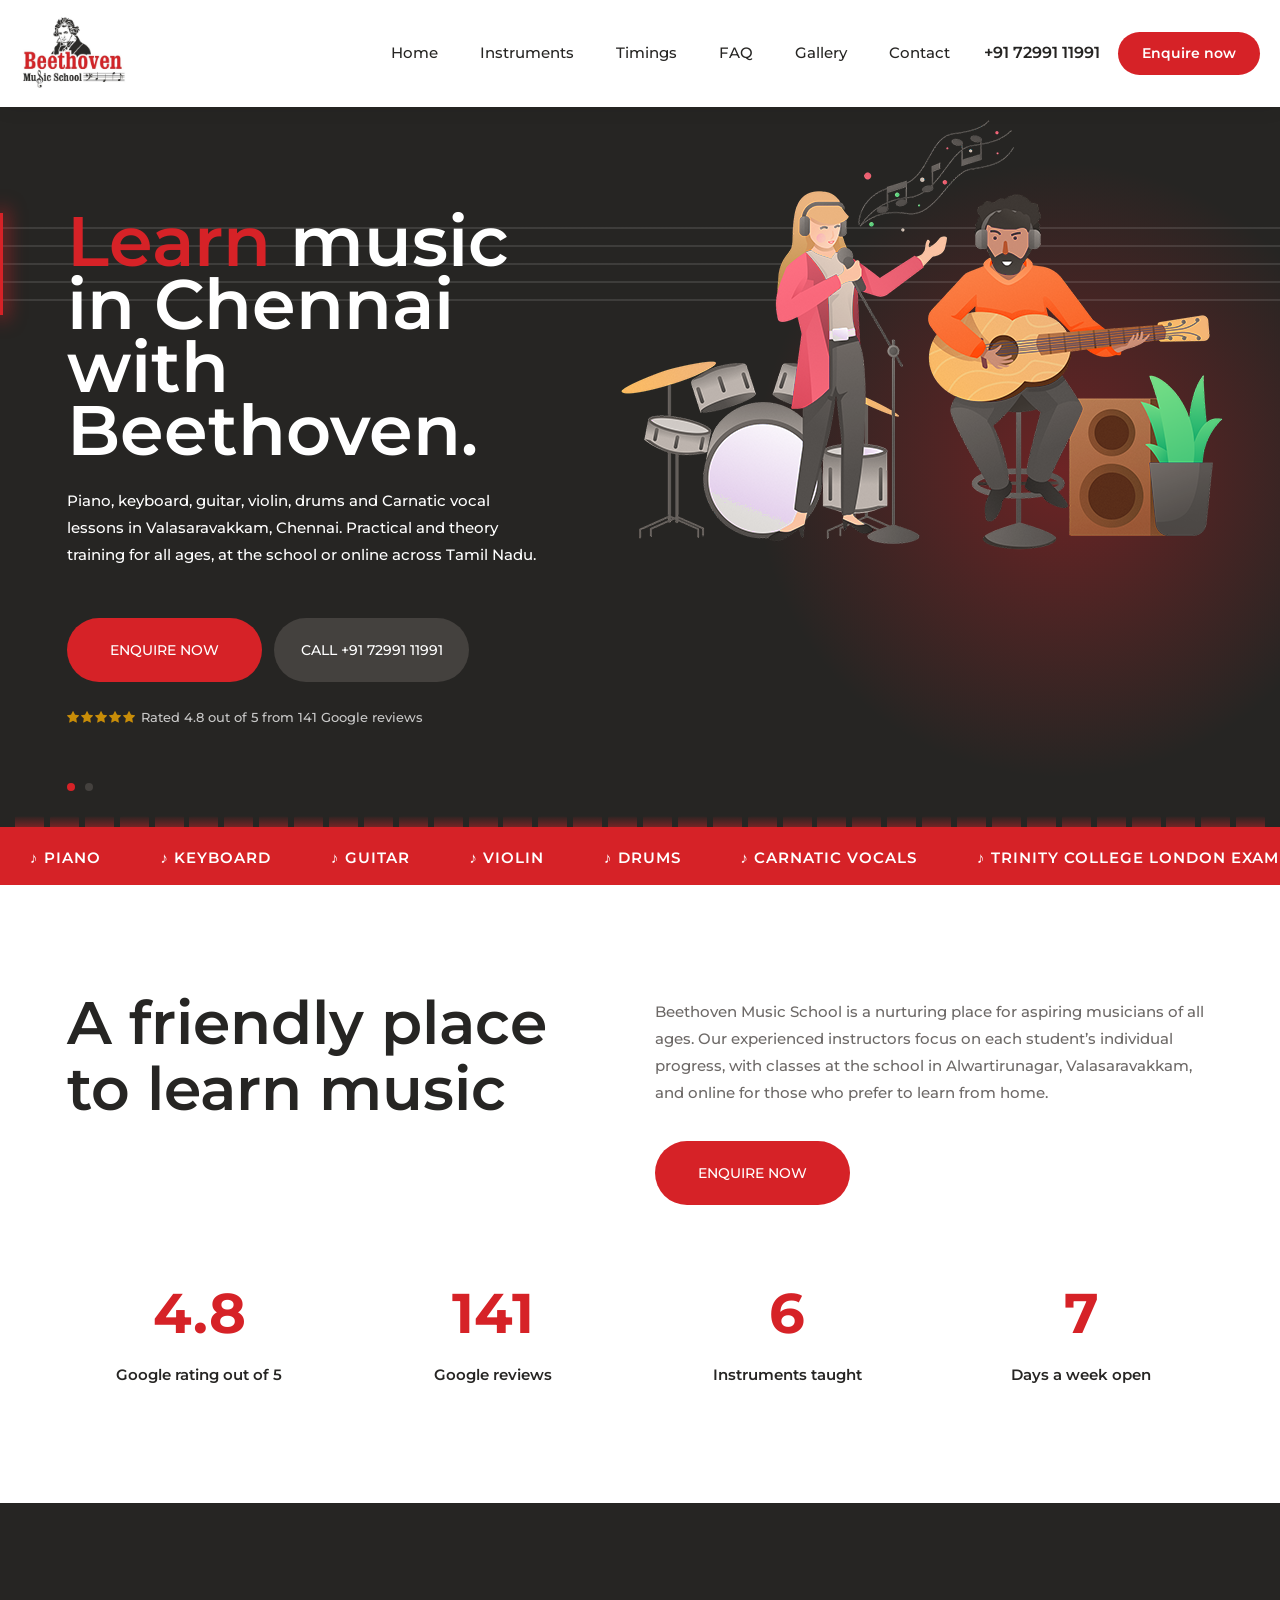
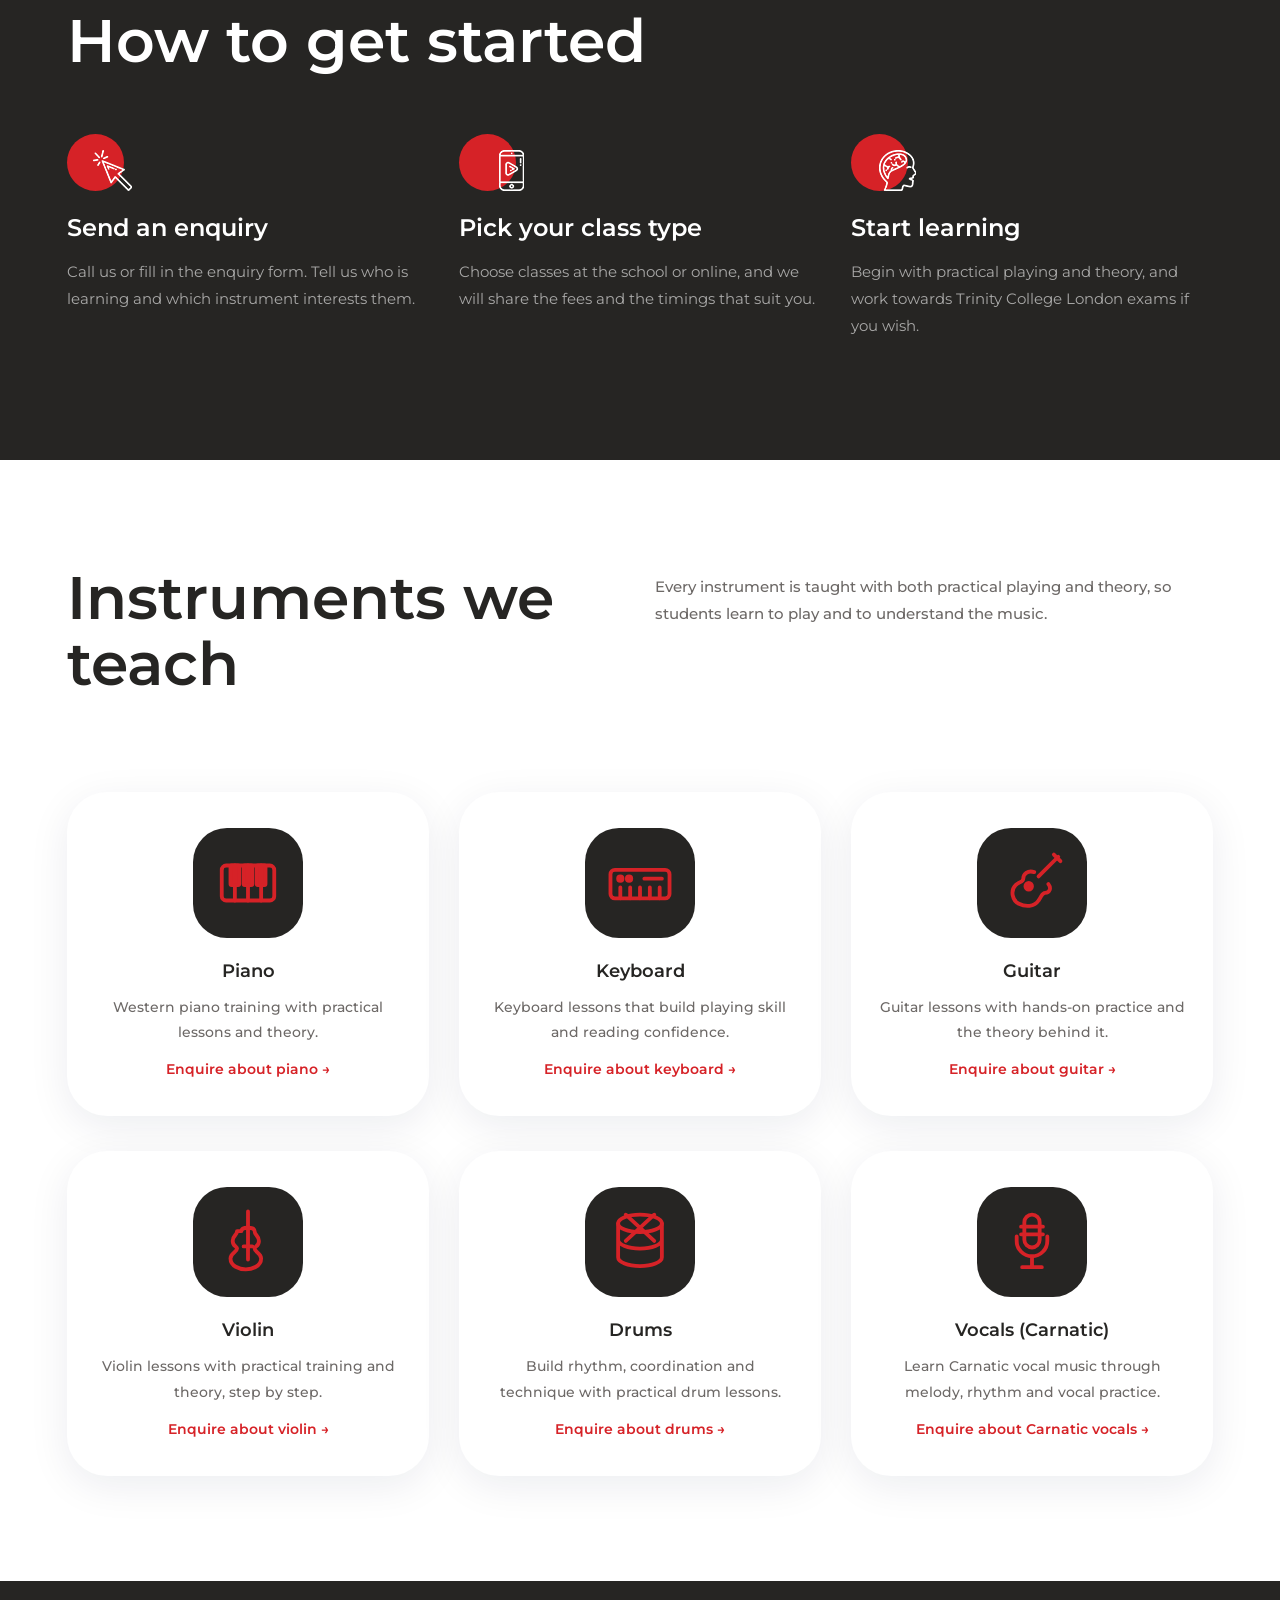
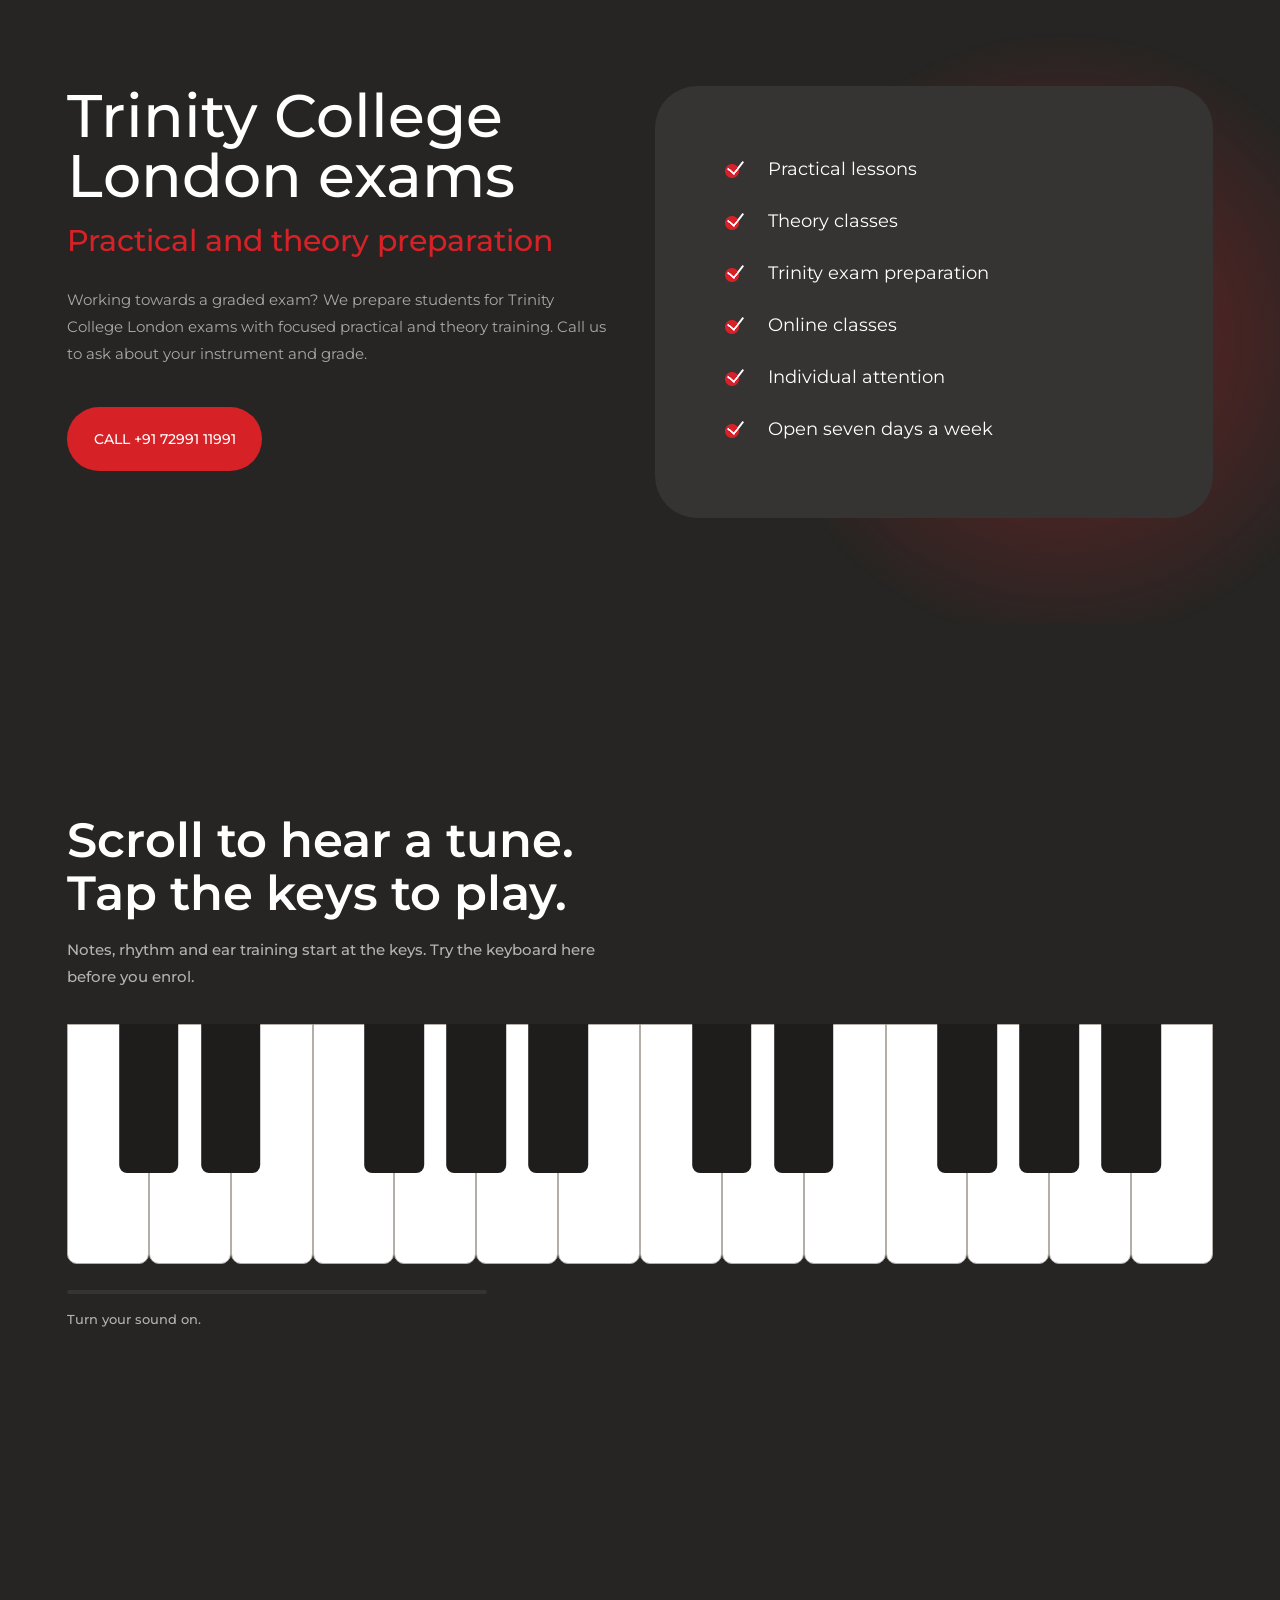
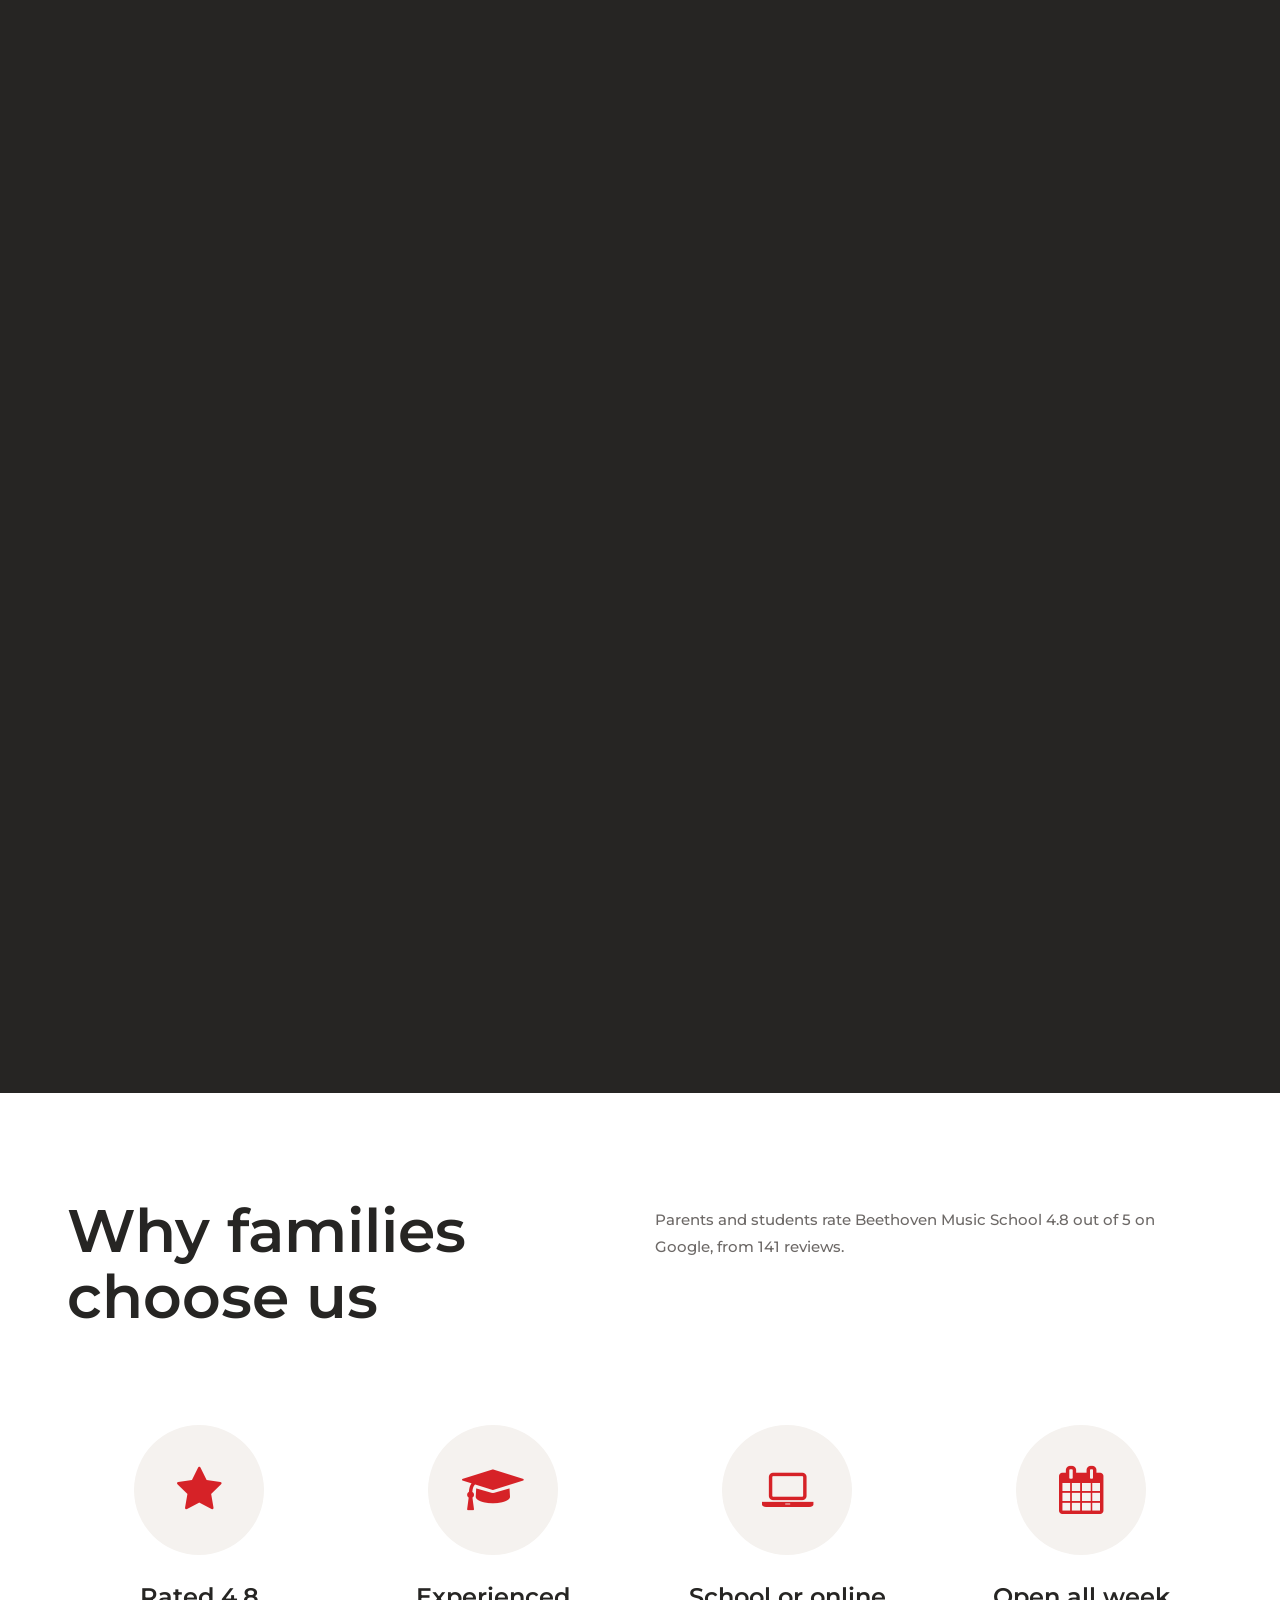
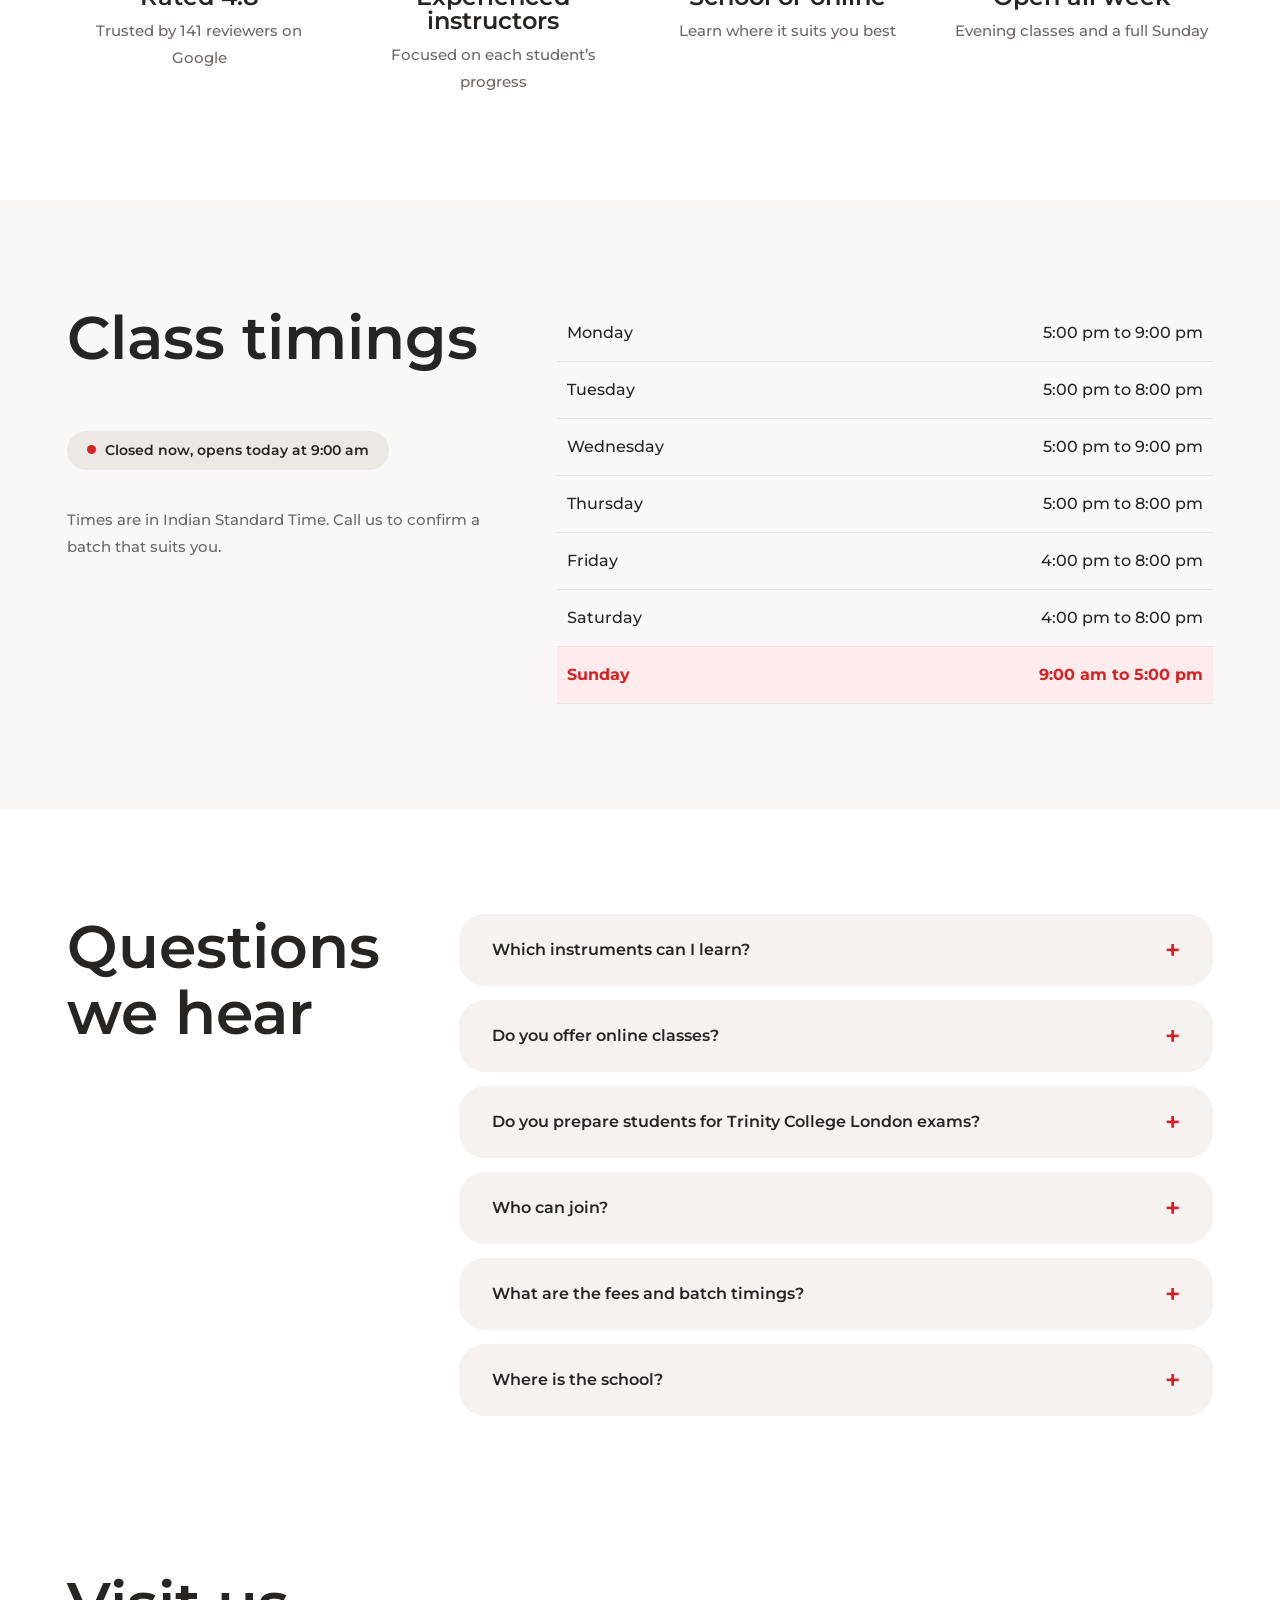
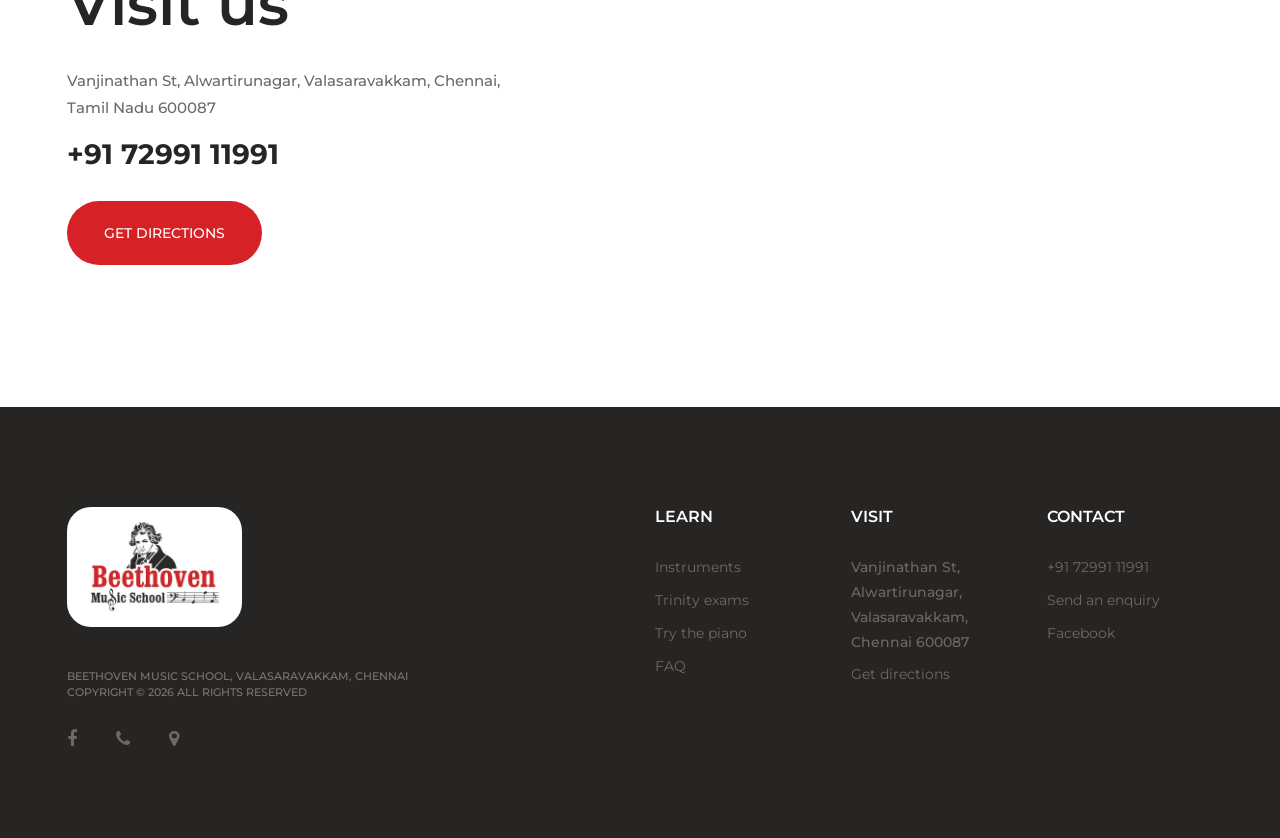
==== commit 7cded764: "Gallery Page Added" ====
--- a/index.html
+++ b/index.html
@@ -5,13 +5,20 @@
 	<title>Beethoven Music School | Music classes in Valasaravakkam, Chennai</title>
 	<meta charset="UTF-8">
 	<meta name="description"
-		content="Beethoven Music School in Valasaravakkam, Chennai: piano, keyboard, guitar and violin lessons, practical and theory, Trinity College London exam preparation and online classes.">
+		content="Beethoven Music School offers piano, keyboard, guitar, violin, drums and Carnatic vocal lessons in Valasaravakkam, Chennai, plus online music classes across Tamil Nadu.">
 	<meta name="keywords"
-		content="music school Valasaravakkam, piano classes Chennai, guitar classes Chennai, violin classes, keyboard classes, Trinity College London exams, online music classes">
+		content="music school Valasaravakkam, piano classes Chennai, guitar classes Chennai, violin classes, keyboard classes, drum lessons Chennai, Carnatic vocal classes Chennai, Trinity College London exams, online music classes">
 	<meta name="viewport" content="width=device-width, initial-scale=1.0">
+	<link rel="canonical" href="https://beethovenmusicschool.org/">
 	<meta property="og:title" content="Beethoven Music School | Music classes in Valasaravakkam, Chennai">
 	<meta property="og:description"
-		content="Beethoven Music School in Valasaravakkam, Chennai: piano, keyboard, guitar and violin lessons, practical and theory, Trinity College London exam preparation and online classes.">
+		content="Piano, keyboard, guitar, violin, drums and Carnatic vocal lessons in Valasaravakkam, Chennai, plus online music classes across Tamil Nadu.">
+	<meta property="og:type" content="website">
+	<meta property="og:url" content="https://beethovenmusicschool.org/">
+	<meta property="og:site_name" content="Beethoven Music School">
+	<meta property="og:image" content="https://beethovenmusicschool.org/img/logo.jpg">
+	<meta property="og:image:alt" content="Beethoven Music School">
+	<meta name="twitter:card" content="summary">
 	<link href="img/favicon.png" rel="icon" type="image/png" />
 	<link href="https://fonts.googleapis.com/css?family=Montserrat:300,400,500,600,700&display=swap" rel="stylesheet">
 	<link rel="stylesheet" href="css/bootstrap.min.css" />
@@ -21,7 +28,7 @@
 	<link rel="stylesheet" href="css/style.css" />
 	<link rel="stylesheet" href="css/custom.css" />
 	<script type="application/ld+json">
-	{"@context":"https://schema.org","@type":"EducationalOrganization","name":"Beethoven Music School","logo":"img/logo.jpg","telephone":"+917299111991","url":"https://www.facebook.com/BeethovenMusicSchool/",
+	{"@context":"https://schema.org","@type":"EducationalOrganization","@id":"https://beethovenmusicschool.org/#school","name":"Beethoven Music School","logo":"https://beethovenmusicschool.org/img/logo.jpg","image":"https://beethovenmusicschool.org/img/hero-bg.png","telephone":"+917299111991","url":"https://beethovenmusicschool.org/","sameAs":["https://www.facebook.com/BeethovenMusicSchool/","https://www.google.com/maps?cid=969597509734079938"],"areaServed":[{"@type":"City","name":"Chennai"},{"@type":"AdministrativeArea","name":"Tamil Nadu"}],"knowsAbout":["Piano lessons","Keyboard lessons","Guitar lessons","Violin lessons","Drum lessons","Carnatic vocal lessons","Trinity College London exam preparation","Online music classes"],
 	"address":{"@type":"PostalAddress","streetAddress":"Vanjinathan St, Alwartirunagar, Valasaravakkam","addressLocality":"Chennai","addressRegion":"Tamil Nadu","postalCode":"600087","addressCountry":"IN"},
 	"openingHoursSpecification":[
 	{"@type":"OpeningHoursSpecification","dayOfWeek":["Monday","Wednesday"],"opens":"17:00","closes":"21:00"},
@@ -51,6 +58,7 @@
 			<li><a href="index.html#instruments">Instruments</a></li>
 			<li><a href="index.html#timings">Timings</a></li>
 			<li><a href="index.html#faq">FAQ</a></li>
+			<li><a href="gallery.html">Gallery</a></li>
 			<li><a href="contact.html">Contact</a></li>
 		</ul>
 	</header>
@@ -83,9 +91,9 @@
 					<div class="row">
 						<div class="col-lg-6">
 							<div class="hs-text">
-								<h2><span>Learn</span> music with Beethoven.</h2>
-								<p>Piano, keyboard, guitar and violin lessons in Valasaravakkam, Chennai. Practical and
-									theory training for all ages, at the school or online.</p>
+								<h1><span>Learn</span> music in Chennai with Beethoven.</h1>
+								<p>Piano, keyboard, guitar, violin, drums and Carnatic vocal lessons in Valasaravakkam, Chennai. Practical and
+									theory training for all ages, at the school or online across Tamil Nadu.</p>
 								<a href="contact.html" class="site-btn">Enquire now</a>
 								<a href="tel:+917299111991" class="site-btn sb-c2">Call +91 72991 11991</a>
 								<div class="rating"><i class="fa fa-star"></i><i class="fa fa-star"></i><i
@@ -145,9 +153,9 @@
 	<!-- Marquee banner -->
 	<div class="marquee" aria-hidden="true">
 		<div class="mq-track"><span>♪ Piano</span><span>♪ Keyboard</span><span>♪ Guitar</span><span>♪
-				Violin</span><span>♪ Trinity College London exam preparation</span><span>♪ Practical and
+				Violin</span><span>♪ Drums</span><span>♪ Carnatic vocals</span><span>♪ Trinity College London exam preparation</span><span>♪ Practical and
 				theory</span><span>♪ Online classes</span><span>♪ Open 7 days a week</span><span>♪ Piano</span><span>♪
-				Keyboard</span><span>♪ Guitar</span><span>♪ Violin</span><span>♪ Trinity College London exam
+				Keyboard</span><span>♪ Guitar</span><span>♪ Violin</span><span>♪ Drums</span><span>♪ Carnatic vocals</span><span>♪ Trinity College London exam
 				preparation</span><span>♪ Practical and theory</span><span>♪ Online classes</span><span>♪ Open 7 days a
 				week</span></div>
 	</div>
@@ -183,7 +191,7 @@
 				</div>
 				<div class="col-6 col-md-3">
 					<div class="stat">
-						<div class="num"><span class="count" data-to="4">4</span></div>
+						<div class="num"><span class="count" data-to="6">6</span></div>
 						<p>Instruments taught</p>
 					</div>
 				</div>
@@ -247,7 +255,7 @@
 				</div>
 			</div>
 			<div class="row">
-				<div class="col-lg-3 col-sm-6">
+				<div class="col-lg-4 col-sm-6">
 					<div class="inst-card">
 						<div class="ic"><svg viewBox="0 0 64 64">
 								<rect x="8" y="16" width="48" height="32" rx="4" />
@@ -261,7 +269,7 @@
 							href="contact.html?instrument=Piano">Enquire about piano &rarr;</a>
 					</div>
 				</div>
-				<div class="col-lg-3 col-sm-6">
+				<div class="col-lg-4 col-sm-6">
 					<div class="inst-card">
 						<div class="ic"><svg viewBox="0 0 64 64">
 								<rect x="5" y="20" width="54" height="26" rx="4" />
@@ -275,7 +283,7 @@
 							href="contact.html?instrument=Keyboard">Enquire about keyboard &rarr;</a>
 					</div>
 				</div>
-				<div class="col-lg-3 col-sm-6">
+				<div class="col-lg-4 col-sm-6">
 					<div class="inst-card">
 						<div class="ic"><svg viewBox="0 0 64 64">
 								<path d="M38 26L56 8M52 6l6 6" />
@@ -288,7 +296,7 @@
 							href="contact.html?instrument=Guitar">Enquire about guitar &rarr;</a>
 					</div>
 				</div>
-				<div class="col-lg-3 col-sm-6">
+				<div class="col-lg-4 col-sm-6">
 					<div class="inst-card">
 						<div class="ic"><svg viewBox="0 0 64 64">
 								<path d="M32 4v14" />
@@ -299,6 +307,28 @@
 						<h5>Violin</h5>
 						<p>Violin lessons with practical training and theory, step by step.</p><a
 							href="contact.html?instrument=Violin">Enquire about violin &rarr;</a>
+					</div>
+				</div>
+				<div class="col-lg-4 col-sm-6">
+					<div class="inst-card">
+						<div class="ic"><svg viewBox="0 0 64 64" aria-hidden="true" focusable="false">
+								<ellipse cx="32" cy="15" rx="20" ry="8" />
+								<path d="M12 15v31c0 4.5 9 8 20 8s20-3.5 20-8V15M12 30c0 4.5 9 8 20 8s20-3.5 20-8M19 7l26 24M45 7 19 31" />
+							</svg></div>
+						<h5>Drums</h5>
+						<p>Build rhythm, coordination and technique with practical drum lessons.</p>
+						<a href="contact.html?instrument=Drums">Enquire about drums &rarr;</a>
+					</div>
+				</div>
+				<div class="col-lg-4 col-sm-6">
+					<div class="inst-card">
+						<div class="ic"><svg viewBox="0 0 64 64" aria-hidden="true" focusable="false">
+								<rect x="25" y="7" width="14" height="30" rx="7" />
+								<path d="M18 27v4a14 14 0 0 0 28 0v-4M32 45v10M23 55h18M22 18h20M22 25h20" />
+							</svg></div>
+						<h5>Vocals (Carnatic)</h5>
+						<p>Learn Carnatic vocal music through melody, rhythm and vocal practice.</p>
+						<a href="contact.html?instrument=Vocals%20%28Carnatic%29">Enquire about Carnatic vocals &rarr;</a>
 					</div>
 				</div>
 			</div>
@@ -464,7 +494,7 @@
 									data-toggle="collapse" data-target="#fc0" aria-expanded="false"
 									aria-controls="fc0">Which instruments can I learn?</button></div>
 							<div id="fc0" class="collapse" aria-labelledby="fh0" data-parent="#faq-acc">
-								<div class="card-body">We teach piano, keyboard, guitar and violin.</div>
+								<div class="card-body">We teach piano, keyboard, guitar, violin, drums and Carnatic vocals.</div>
 							</div>
 						</div>
 						<div class="card">
--- a/css/style.css
+++ b/css/style.css
@@ -353,6 +353,7 @@
 	background: #262523;
 }
 
+.hs-item h1,
 .hs-item h2 {
 	color: #fff;
 	font-size: 70px;
@@ -363,6 +364,7 @@
 	opacity: 0;
 }
 
+.hs-item h1 span,
 .hs-item h2 span {
 	color: #d62227;
 }
@@ -401,6 +403,7 @@
 }
 
 .owl-item.active .hs-item img,
+.owl-item.active .hs-item h1,
 .owl-item.active .hs-item h2,
 .owl-item.active .hs-item p,
 .owl-item.active .hs-item .site-btn,
@@ -414,6 +417,7 @@
 	transition: all 0.5s ease 0.2s;
 }
 
+.owl-item.active .hs-item h1,
 .owl-item.active .hs-item h2 {
 	-webkit-transition: all 0.5s ease 0.4s;
 	transition: all 0.5s ease 0.4s;
@@ -1750,6 +1754,7 @@
 
 @media only screen and (max-width: 479px) {
 	.section-title h2,
+	.hs-item h1,
 	.hs-item h2,
 	.sub-text h2 {
 		font-size: 36px;
--- a/css/custom.css
+++ b/css/custom.css
@@ -138,11 +138,13 @@
 .sub-list li img{margin-right:24px;padding-right:0}
 .visit-box .section-title{margin-bottom:30px}
 .stat{padding-bottom:10px}
+.gallery-drive-frame{display:block;width:100%;height:min(78vh,900px);min-height:500px;border:0;background:#fff}
 @media(max-width:767px){
   .section-title{margin-bottom:34px}
   .section-title h2{font-size:38px}
-  .hs-item h2{font-size:46px}
+  .hs-item h1,.hs-item h2{font-size:46px}
   .visit-map iframe{min-height:280px;border-radius:28px}
+  .gallery-drive-frame{height:70vh;min-height:420px}
   .hours-table td{padding:14px 4px}
 }
 
